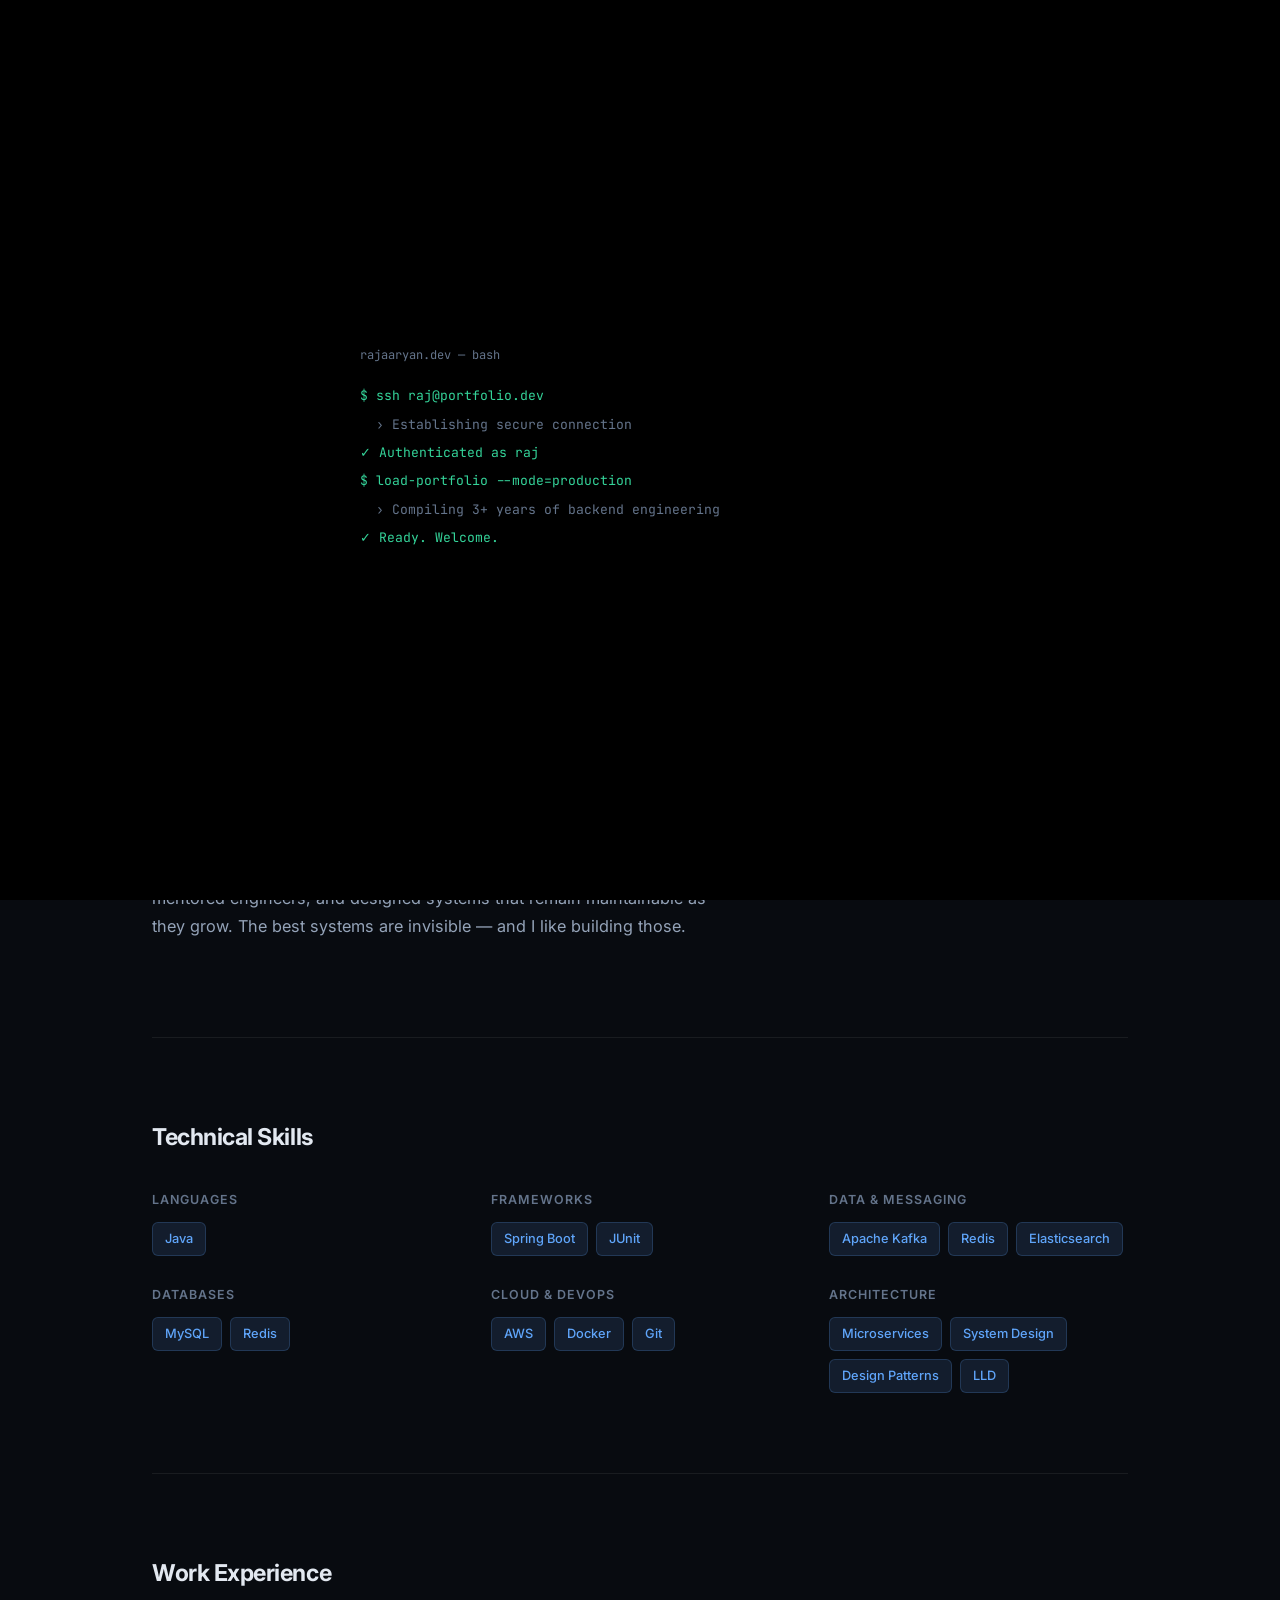
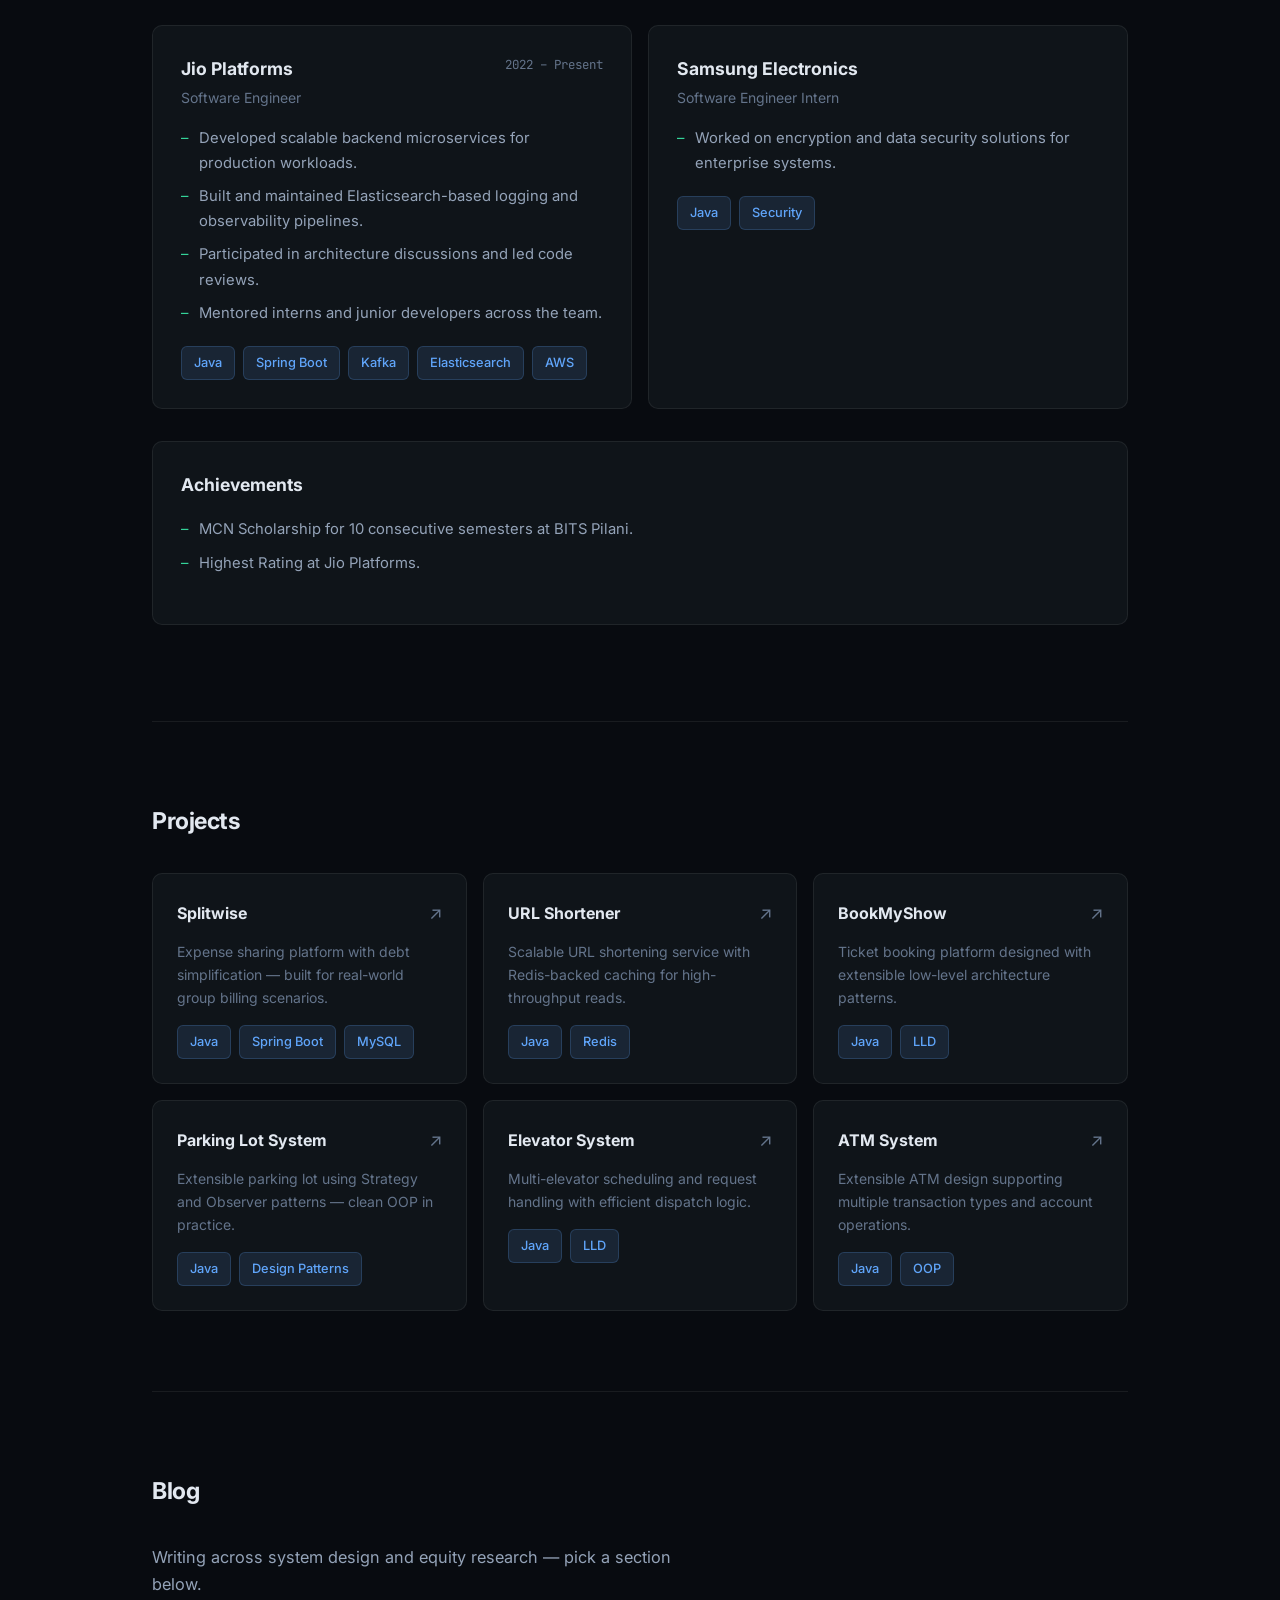
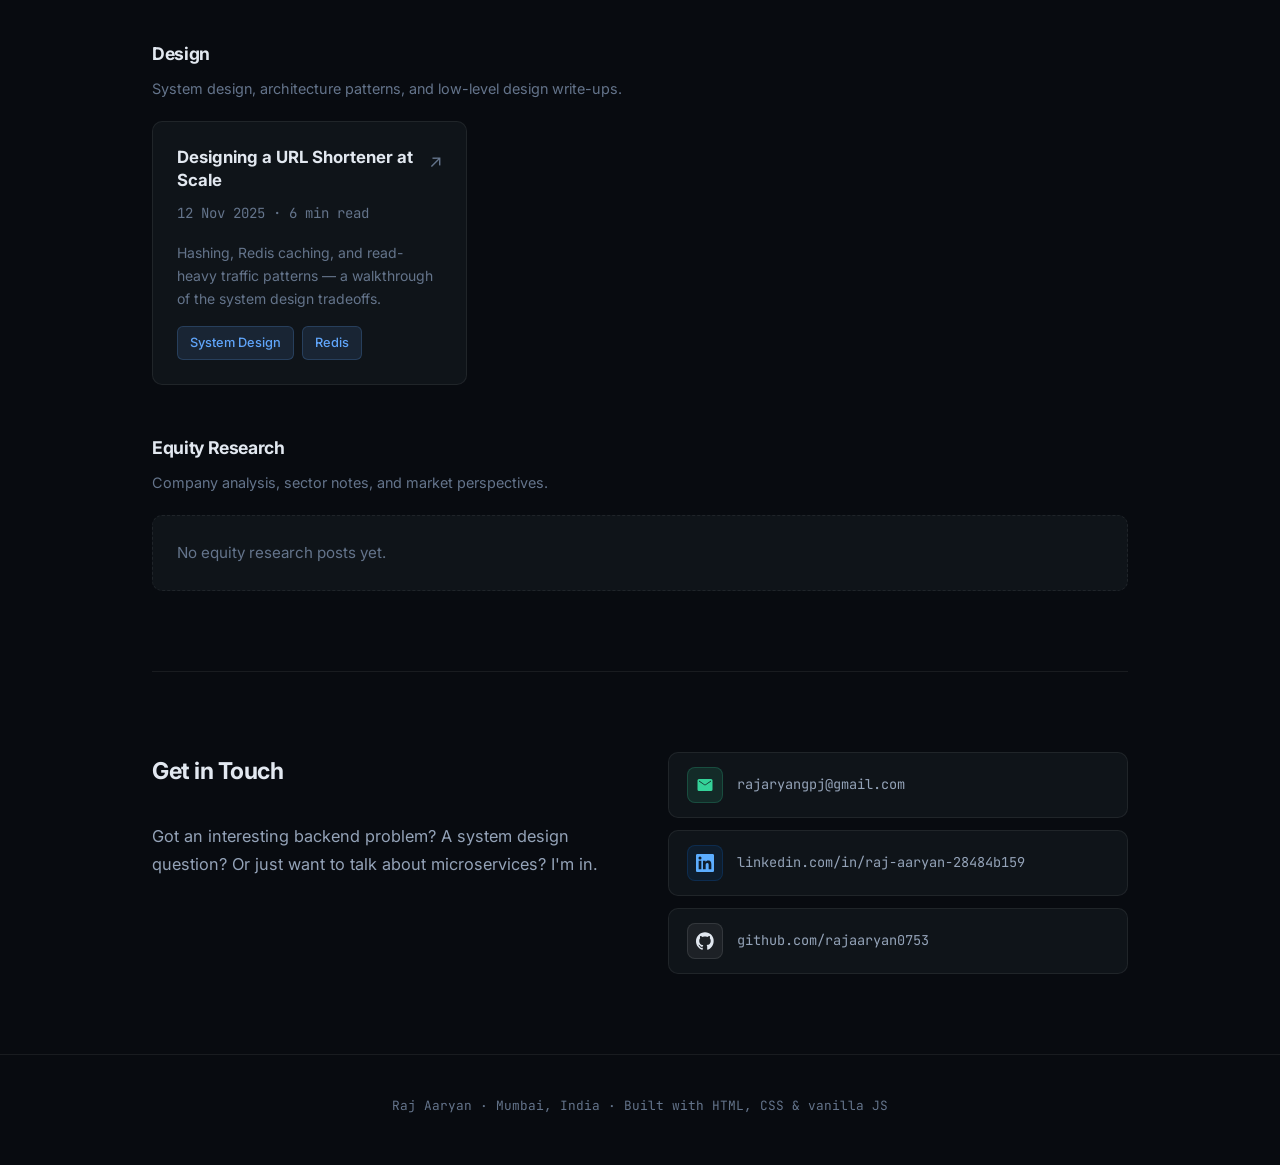
==== index.html @ 8c0559e5 "Update index.html" ====
<!DOCTYPE html>
<html lang="en" data-theme="dark">

<head>
    <meta charset="UTF-8">
    <meta name="viewport" content="width=device-width, initial-scale=1.0">
    <script>
        (function () {
            try {
                var t = localStorage.getItem('theme');
                if (t === 'light' || t === 'dark') {
                    document.documentElement.setAttribute('data-theme', t);
                }
            } catch (e) { /* ignore */ }
        })();
    </script>
    <meta name="description" content="Raj Aaryan — Software Engineer at Jio Platforms. Backend, distributed systems, and system design.">
    <title>Raj Aaryan – Software Engineer</title>
    <link rel="preconnect" href="https://fonts.googleapis.com">
    <link rel="preconnect" href="https://fonts.gstatic.com" crossorigin>
    <link href="https://fonts.googleapis.com/css2?family=Inter:wght@400;500;600;700&family=JetBrains+Mono:wght@400;500;600&display=swap" rel="stylesheet">
    <link rel="stylesheet" href="./style.css">
</head>

<body>

    <svg class="icon-sprite" xmlns="http://www.w3.org/2000/svg" aria-hidden="true">
        <symbol id="icon-email" viewBox="0 0 24 24">
            <path fill="currentColor" d="M20 4H4a2 2 0 0 0-2 2v12a2 2 0 0 0 2 2h16a2 2 0 0 0 2-2V6a2 2 0 0 0-2-2Zm0 3.2-8 5.6-8-5.6V6l8 5.6L20 6v1.2Z"/>
        </symbol>
        <symbol id="icon-linkedin" viewBox="0 0 24 24">
            <path fill="currentColor" d="M20.45 20.45h-3.55v-5.57c0-1.33-.03-3.04-1.85-3.04-1.85 0-2.14 1.45-2.14 2.94v5.67H9.35V9h3.41v1.56h.05c.48-.9 1.64-1.85 3.37-1.85 3.6 0 4.27 2.37 4.27 5.46v6.28ZM5.34 7.43a2.06 2.06 0 1 1 0-4.12 2.06 2.06 0 0 1 0 4.12ZM7.12 20.45H3.56V9h3.56v11.45ZM22.23 0H1.77C.79 0 0 .77 0 1.73v20.54C0 23.23.79 24 1.77 24h20.46c.98 0 1.77-.77 1.77-1.73V1.73C24 .77 23.2 0 22.23 0Z"/>
        </symbol>
        <symbol id="icon-github" viewBox="0 0 24 24">
            <path fill="currentColor" d="M12 .3C5.37.3 0 5.67 0 12.3c0 5.3 3.44 9.8 8.2 11.39.6.11.82-.26.82-.58 0-.28-.01-1.04-.02-2.04-3.34.73-4.04-1.61-4.04-1.61-.55-1.4-1.35-1.77-1.35-1.77-1.08-.74.08-.73.08-.73 1.2.08 1.84 1.24 1.84 1.24 1.07 1.83 2.81 1.3 3.49 1 .11-.78.42-1.31.76-1.6-2.66-.3-5.47-1.33-5.47-5.93 0-1.31.47-2.38 1.24-3.22-.12-.3-.54-1.52.12-3.18 0 0 1.01-.32 3.3 1.23.96-.27 1.98-.4 3-.4s2.04.13 3 .4c2.29-1.55 3.29-1.23 3.29-1.23.66 1.66.24 2.88.12 3.18.77.84 1.23 1.91 1.23 3.22 0 4.61-2.8 5.63-5.48 5.93.43.37.81 1.1.81 2.22 0 1.61-.01 2.9-.01 3.29 0 .32.22.69.83.57 4.36-1.42 7.8-5.92 7.8-11.56C24 5.67 18.63.3 12 .3Z"/>
        </symbol>
        <symbol id="icon-sun" viewBox="0 0 24 24">
            <path fill="currentColor" d="M12 18a6 6 0 1 1 0-12 6 6 0 0 1 0 12Zm0-16h2v3h-2V2Zm0 19h2v3h-2v-3ZM2 11h3v2H2v-2Zm19 0h3v2h-3v-2ZM4.22 4.22l2.12 2.12-1.41 1.41-2.12-2.12 1.41-1.41Zm13.24 13.24 2.12 2.12-1.41 1.41-2.12-2.12 1.41-1.41ZM19.78 4.22l-1.41 1.41-2.12-2.12 1.41-1.41 2.12 2.12ZM6.34 17.66l-1.41 1.41-2.12-2.12 1.41-1.41 2.12 2.12Z"/>
        </symbol>
        <symbol id="icon-moon" viewBox="0 0 24 24">
            <path fill="currentColor" d="M21 14.5A8.5 8.5 0 0 1 9.5 3 7 7 0 1 0 21 14.5Z"/>
        </symbol>
    </svg>

    <!-- Boot sequence -->
    <div id="boot-screen" class="boot-screen">
        <div class="boot-inner">
            <p class="boot-title">rajaaryan.dev — bash</p>
            <div class="boot-log" id="boot-log"></div>
        </div>
    </div>

    <nav class="nav">
        <div class="nav-inner">
            <a href="#" class="nav-brand">
                <span class="nav-initials">RA</span>
            </a>
            <div class="nav-links">
                <a href="#about">About</a>
                <a href="#skills">Skills</a>
                <a href="#experience">Experience</a>
                <a href="#projects">Projects</a>
                <a href="#blog">Blog</a>
                <a href="#contact">Contact</a>
            </div>
            <div class="nav-tools">
                <button type="button" id="theme-toggle" class="theme-toggle" aria-label="Switch to light mode" title="Light mode">
                    <svg class="theme-icon theme-icon--sun" width="18" height="18" aria-hidden="true"><use href="#icon-sun"/></svg>
                    <svg class="theme-icon theme-icon--moon" width="18" height="18" aria-hidden="true"><use href="#icon-moon"/></svg>
                </button>
                <button class="nav-toggle" aria-label="Open menu" aria-expanded="false">
                    <span></span><span></span><span></span>
                </button>
            </div>
        </div>
    </nav>

    <main>

        <section class="hero">
            <div class="hero-inner">
                <div class="hero-terminal">
                    <p class="cmd">$ whoami</p>
                     <h1>Raj Aaryan</h1>

<div class="role-container">
    <span id="rotating-text">Software Engineer @ Jio</span>
</div>

<p class="hero-tagline">
    I build backend systems that stay up when it matters —
    microservices, observability, and clean architecture at scale.
    Backend is where the real work happens.
</p>
                    <div class="hero-actions">
                        <a href="./resume.pdf" class="btn btn-primary" download>View Resume</a>
                        <a href="https://www.linkedin.com/in/raj-aaryan-28484b159/" target="_blank" rel="noopener noreferrer" class="btn btn-ghost btn-icon">
                            <svg class="icon" width="18" height="18" aria-hidden="true"><use href="#icon-linkedin"/></svg>
                            LinkedIn
                        </a>
                        <a href="https://github.com/rajaaryan0753" target="_blank" rel="noopener noreferrer" class="btn btn-ghost btn-icon">
                            <svg class="icon" width="18" height="18" aria-hidden="true"><use href="#icon-github"/></svg>
                            GitHub
                        </a>
                    </div>
                </div>
                <div class="hero-photo">
                    <img src="./profile.jpg" alt="Raj Aaryan" width="300" height="360">
                </div>
            </div>
            <a href="#about" class="scroll-hint" aria-label="Scroll down">
                <span class="scroll-hint-inner">
                    <span>scroll</span>
                    <svg width="16" height="16" viewBox="0 0 16 16" fill="none" aria-hidden="true">
                        <path d="M8 3v10M4 9l4 4 4-4" stroke="currentColor" stroke-width="1.5" stroke-linecap="round" stroke-linejoin="round"/>
                    </svg>
                </span>
            </a>
        </section>

        <section id="about" class="section">
            <h2 class="section-title">About Me</h2>
            <div class="about-text">
                <p>
                    3+ years building production backend systems at
                    <strong>Jio Platforms</strong> and <strong>Samsung Electronics</strong>.
                    My focus is the work most teams underestimate — distributed services,
                    observability pipelines, and infrastructure that has to work
                    <em>every single time</em>.
                </p>
                <p>
                    I've shipped scalable microservices, built Elasticsearch-based logging,
                    mentored engineers, and designed systems that remain maintainable as they grow.
                    The best systems are invisible — and I like building those.
                </p>
            </div>
            <div class="stats-row">
                <div class="stat">
                    <strong>3+</strong>
                    <span>Years Experience</span>
                </div>
                <div class="stat">
                    <strong>2</strong>
                    <span>Companies</span>
                </div>
                <div class="stat">
                    <strong>10+</strong>
                    <span>Projects Built</span>
                </div>
                <div class="stat">
                    <strong>BITS</strong>
                    <span>Pilani Graduate</span>
                </div>
            </div>
        </section>

        <section id="skills" class="section">
            <h2 class="section-title">Technical Skills</h2>
            <div class="skills-list">

                <div class="skill-group">
                    <h3>Languages</h3>
                    <div class="tags">
                        <span class="tag">Java</span>
                    </div>
                </div>

                <div class="skill-group">
                    <h3>Frameworks</h3>
                    <div class="tags">
                        <span class="tag">Spring Boot</span>
                        <span class="tag">JUnit</span>
                    </div>
                </div>

                <div class="skill-group">
                    <h3>Data &amp; Messaging</h3>
                    <div class="tags">
                        <span class="tag">Apache Kafka</span>
                        <span class="tag">Redis</span>
                        <span class="tag">Elasticsearch</span>
                    </div>
                </div>

                <div class="skill-group">
                    <h3>Databases</h3>
                    <div class="tags">
                        <span class="tag">MySQL</span>
                        <span class="tag">Redis</span>
                    </div>
                </div>

                <div class="skill-group">
                    <h3>Cloud &amp; DevOps</h3>
                    <div class="tags">
                        <span class="tag">AWS</span>
                        <span class="tag">Docker</span>
                        <span class="tag">Git</span>
                    </div>
                </div>

                <div class="skill-group">
                    <h3>Architecture</h3>
                    <div class="tags">
                        <span class="tag">Microservices</span>
                        <span class="tag">System Design</span>
                        <span class="tag">Design Patterns</span>
                        <span class="tag">LLD</span>
                    </div>
                </div>

            </div>
        </section>

        <section id="experience" class="section">
            <h2 class="section-title">Work Experience</h2>

            <article class="exp-card">
                <div class="exp-header">
                    <div>
                        <h3>Jio Platforms</h3>
                        <p class="exp-role">Software Engineer</p>
                    </div>
                    <span class="exp-date">2022 – Present</span>
                </div>
                <ul class="exp-bullets">
                    <li>Developed scalable backend microservices for production workloads.</li>
                    <li>Built and maintained Elasticsearch-based logging and observability pipelines.</li>
                    <li>Participated in architecture discussions and led code reviews.</li>
                    <li>Mentored interns and junior developers across the team.</li>
                </ul>
                <div class="tags">
                    <span class="tag">Java</span>
                    <span class="tag">Spring Boot</span>
                    <span class="tag">Kafka</span>
                    <span class="tag">Elasticsearch</span>
                    <span class="tag">AWS</span>
                </div>
            </article>

            <article class="exp-card">
                <div class="exp-header">
                    <div>
                        <h3>Samsung Electronics</h3>
                        <p class="exp-role">Software Engineer Intern</p>
                    </div>
                </div>
                <ul class="exp-bullets">
                    <li>Worked on encryption and data security solutions for enterprise systems.</li>
                </ul>
                <div class="tags">
                    <span class="tag">Java</span>
                    <span class="tag">Security</span>
                </div>
            </article>

            <article class="exp-card exp-card--compact">
                <div class="exp-header">
                    <div>
                        <h3>Achievements</h3>
                    </div>
                </div>
                <ul class="exp-bullets">
                    <li>MCN Scholarship for 10 consecutive semesters at BITS Pilani.</li>
                    <li>Highest Rating at Jio Platforms.</li>
                </ul>
            </article>
        </section>

        <section id="projects" class="section">
            <h2 class="section-title">Projects</h2>
            <div class="projects-grid">

                <article class="project-card">
                    <div class="project-top">
                        <h3>Splitwise</h3>
                        <span class="project-arrow" aria-hidden="true">↗</span>
                    </div>
                    <p>Expense sharing platform with debt simplification — built for real-world group billing scenarios.</p>
                    <div class="tags">
                        <span class="tag">Java</span>
                        <span class="tag">Spring Boot</span>
                        <span class="tag">MySQL</span>
                    </div>
                </article>

                <article class="project-card">
                    <div class="project-top">
                        <h3>URL Shortener</h3>
                        <span class="project-arrow" aria-hidden="true">↗</span>
                    </div>
                    <p>Scalable URL shortening service with Redis-backed caching for high-throughput reads.</p>
                    <div class="tags">
                        <span class="tag">Java</span>
                        <span class="tag">Redis</span>
                    </div>
                </article>

                <article class="project-card">
                    <div class="project-top">
                        <h3>BookMyShow</h3>
                        <span class="project-arrow" aria-hidden="true">↗</span>
                    </div>
                    <p>Ticket booking platform designed with extensible low-level architecture patterns.</p>
                    <div class="tags">
                        <span class="tag">Java</span>
                        <span class="tag">LLD</span>
                    </div>
                </article>

                <article class="project-card">
                    <div class="project-top">
                        <h3>Parking Lot System</h3>
                        <span class="project-arrow" aria-hidden="true">↗</span>
                    </div>
                    <p>Extensible parking lot using Strategy and Observer patterns — clean OOP in practice.</p>
                    <div class="tags">
                        <span class="tag">Java</span>
                        <span class="tag">Design Patterns</span>
                    </div>
                </article>

                <article class="project-card">
                    <div class="project-top">
                        <h3>Elevator System</h3>
                        <span class="project-arrow" aria-hidden="true">↗</span>
                    </div>
                    <p>Multi-elevator scheduling and request handling with efficient dispatch logic.</p>
                    <div class="tags">
                        <span class="tag">Java</span>
                        <span class="tag">LLD</span>
                    </div>
                </article>

                <article class="project-card">
                    <div class="project-top">
                        <h3>ATM System</h3>
                        <span class="project-arrow" aria-hidden="true">↗</span>
                    </div>
                    <p>Extensible ATM design supporting multiple transaction types and account operations.</p>
                    <div class="tags">
                        <span class="tag">Java</span>
                        <span class="tag">OOP</span>
                    </div>
                </article>

            </div>
        </section>

        <section id="blog" class="section">
            <h2 class="section-title">Blog</h2>
            <p class="blog-intro">
                Writing across system design and equity research — pick a section below.
            </p>
            <div id="blog-sections" class="blog-sections" aria-live="polite"></div>
        </section>

        <section id="contact" class="section">
            <h2 class="section-title">Get in Touch</h2>
            <p class="contact-intro">
                Got an interesting backend problem? A system design question?
                Or just want to talk about microservices? I'm in.
            </p>
            <div class="contact-links">
                <a href="mailto:rajaryangpj@gmail.com" class="contact-link">
                    <span class="contact-icon contact-icon--email" aria-hidden="true">
                        <svg class="icon" width="18" height="18"><use href="#icon-email"/></svg>
                    </span>
                    rajaryangpj@gmail.com
                </a>
                <a href="https://www.linkedin.com/in/raj-aaryan-28484b159/" target="_blank" rel="noopener noreferrer" class="contact-link">
                    <span class="contact-icon contact-icon--linkedin" aria-hidden="true">
                        <svg class="icon" width="18" height="18"><use href="#icon-linkedin"/></svg>
                    </span>
                    linkedin.com/in/raj-aaryan-28484b159
                </a>
                <a href="https://github.com/rajaaryan0753" target="_blank" rel="noopener noreferrer" class="contact-link">
                    <span class="contact-icon contact-icon--github" aria-hidden="true">
                        <svg class="icon" width="18" height="18"><use href="#icon-github"/></svg>
                    </span>
                    github.com/rajaaryan0753
                </a>
            </div>
        </section>

    </main>

    <footer>
        <p>Raj Aaryan · Mumbai, India · Built with HTML, CSS &amp; vanilla JS</p>
    </footer>

    <script src="./blogs.js"></script>
    <script src="./script.js"></script>

</body>

</html>
---- style.css ----
*,
*::before,
*::after {
    margin: 0;
    padding: 0;
    box-sizing: border-box;
}

:root,
[data-theme="dark"] {
    color-scheme: dark;
    --bg: #080b10;
    --surface: #0f1419;
    --surface-2: #151b24;
    --border: rgba(255, 255, 255, 0.07);
    --text: #e2e8f0;
    --muted: #64748b;
    --dim: #94a3b8;
    --green: #34d399;
    --green-dim: rgba(52, 211, 153, 0.15);
    --blue: #60a5fa;
    --blue-dim: rgba(96, 165, 250, 0.12);
    --nav-bg: rgba(8, 11, 16, 0.85);
    --nav-mobile-bg: rgba(8, 11, 16, 0.98);
    --boot-bg: #000;
    --glow-green: rgba(52, 211, 153, 0.05);
    --glow-blue: rgba(96, 165, 250, 0.05);
    --initials-border: rgba(52, 211, 153, 0.25);
    --btn-primary-fg: #052e1a;
    --btn-primary-hover: #2dd4a0;
    --ghost-hover-border: rgba(255, 255, 255, 0.18);
    --tag-border: rgba(96, 165, 250, 0.2);
    --card-hover-border: rgba(255, 255, 255, 0.12);
    --project-hover-border: rgba(52, 211, 153, 0.3);
    --contact-hover-border: rgba(52, 211, 153, 0.3);
    --accent-type: #3b82f6;
    --selection-fg: #052e1a;
    --linkedin-icon: #5cadff;
    --github-icon-fg: #e2e8f0;
    --github-icon-bg: rgba(255, 255, 255, 0.06);
    --github-icon-border: rgba(255, 255, 255, 0.1);
    --github-icon-fg-hover: #fff;
    --github-icon-bg-hover: rgba(255, 255, 255, 0.1);
    --github-icon-border-hover: rgba(255, 255, 255, 0.18);
    --mono: 'JetBrains Mono', 'Fira Code', monospace;
    --sans: 'Inter', -apple-system, BlinkMacSystemFont, 'Segoe UI', sans-serif;
    --max: 860px;
    --gutter: 24px;
    --radius: 10px;
}

[data-theme="light"] {
    color-scheme: light;
    --bg: #f4f7fb;
    --surface: #ffffff;
    --surface-2: #eef2f7;
    --border: rgba(15, 23, 42, 0.1);
    --text: #0f172a;
    --muted: #64748b;
    --dim: #475569;
    --green: #059669;
    --green-dim: rgba(5, 150, 105, 0.12);
    --blue: #2563eb;
    --blue-dim: rgba(37, 99, 235, 0.1);
    --nav-bg: rgba(244, 247, 251, 0.92);
    --nav-mobile-bg: rgba(244, 247, 251, 0.98);
    --boot-bg: #e8edf4;
    --glow-green: rgba(5, 150, 105, 0.08);
    --glow-blue: rgba(37, 99, 235, 0.08);
    --initials-border: rgba(5, 150, 105, 0.28);
    --btn-primary-fg: #ffffff;
    --btn-primary-hover: #047857;
    --ghost-hover-border: rgba(15, 23, 42, 0.2);
    --tag-border: rgba(37, 99, 235, 0.22);
    --card-hover-border: rgba(15, 23, 42, 0.14);
    --project-hover-border: rgba(5, 150, 105, 0.35);
    --contact-hover-border: rgba(5, 150, 105, 0.35);
    --accent-type: #2563eb;
    --selection-fg: #ffffff;
    --linkedin-icon: #0a66c2;
    --github-icon-fg: #0f172a;
    --github-icon-bg: rgba(15, 23, 42, 0.06);
    --github-icon-border: rgba(15, 23, 42, 0.1);
    --github-icon-fg-hover: #0f172a;
    --github-icon-bg-hover: rgba(15, 23, 42, 0.1);
    --github-icon-border-hover: rgba(15, 23, 42, 0.18);
}

@media (min-width: 1100px) {
    :root {
        --max: 1040px;
        --gutter: 32px;
    }
}

@media (min-width: 1400px) {
    :root {
        --max: 1200px;
        --gutter: 40px;
    }
}

html {
    scroll-behavior: smooth;
}

body {
    font-family: var(--sans);
    background: var(--bg);
    color: var(--text);
    line-height: 1.7;
    -webkit-font-smoothing: antialiased;
    overflow-x: hidden;
    transition: background-color 0.25s ease, color 0.25s ease;
}

body::before {
    content: '';
    position: fixed;
    inset: 0;
    z-index: -1;
    pointer-events: none;
    background:
        radial-gradient(ellipse 50% 70% at 0% 40%, var(--glow-green), transparent 55%),
        radial-gradient(ellipse 50% 70% at 100% 60%, var(--glow-blue), transparent 55%);
    transition: opacity 0.25s ease;
}

body.booting {
    overflow: hidden;
}

a {
    color: var(--blue);
    text-decoration: none;
}

img {
    max-width: 100%;
    display: block;
}

/* ── Boot screen ── */

.boot-screen {
    position: fixed;
    inset: 0;
    z-index: 9999;
    background: var(--boot-bg);
    display: flex;
    align-items: center;
    justify-content: center;
    transition: opacity 0.5s ease, visibility 0.5s ease;
}

.boot-screen.hidden {
    opacity: 0;
    visibility: hidden;
    pointer-events: none;
}

.boot-inner {
    width: min(560px, 90vw);
    font-family: var(--mono);
    font-size: 0.82rem;
}

.boot-title {
    color: var(--muted);
    margin-bottom: 20px;
    font-size: 0.75rem;
}

.boot-log p {
    margin-bottom: 6px;
    color: var(--dim);
    opacity: 0;
    animation: fadeIn 0.3s ease forwards;
}

.boot-log .cmd-line {
    color: var(--green);
}

.boot-log .info-line {
    color: var(--muted);
    padding-left: 16px;
}

.boot-log .ok-line {
    color: var(--green);
}

@keyframes fadeIn {
    to { opacity: 1; }
}

/* ── Nav ── */

.nav {
    position: fixed;
    top: 0;
    left: 0;
    right: 0;
    z-index: 100;
    background: var(--nav-bg);
    backdrop-filter: blur(12px);
    -webkit-backdrop-filter: blur(12px);
    border-bottom: 1px solid var(--border);
    transition: background-color 0.25s ease, border-color 0.25s ease;
}

.nav-inner {
    max-width: calc(var(--max) + var(--gutter) * 2);
    margin: 0 auto;
    padding: 0 var(--gutter);
    height: 56px;
    display: flex;
    align-items: center;
    justify-content: space-between;
}

.nav-brand {
    display: flex;
    align-items: center;
}

.nav-initials {
    display: flex;
    align-items: center;
    justify-content: center;
    width: 36px;
    height: 36px;
    border-radius: 8px;
    background: var(--green-dim);
    border: 1px solid var(--initials-border);
    color: var(--green);
    font-family: var(--mono);
    font-size: 0.75rem;
    font-weight: 600;
}

.nav-tools {
    display: flex;
    align-items: center;
    gap: 8px;
    flex-shrink: 0;
}

.theme-toggle {
    display: flex;
    align-items: center;
    justify-content: center;
    width: 36px;
    height: 36px;
    padding: 0;
    border: 1px solid var(--border);
    border-radius: 8px;
    background: var(--surface);
    color: var(--dim);
    cursor: pointer;
    transition: color 0.2s, border-color 0.2s, background 0.2s;
}

.theme-toggle:hover {
    color: var(--text);
    border-color: var(--ghost-hover-border);
}

.theme-icon {
    display: block;
}

.theme-icon--moon {
    display: none;
}

[data-theme="light"] .theme-icon--sun {
    display: none;
}

[data-theme="light"] .theme-icon--moon {
    display: block;
}

.nav-links a.is-active {
    color: var(--text);
}

.nav-links {
    display: flex;
    gap: 32px;
}

.nav-links a {
    color: var(--muted);
    font-size: 0.85rem;
    font-weight: 500;
    transition: color 0.2s;
}

.nav-links a:hover {
    color: var(--text);
}

.nav-toggle {
    display: none;
    flex-direction: column;
    gap: 5px;
    background: none;
    border: none;
    cursor: pointer;
    padding: 4px;
}

.nav-toggle span {
    display: block;
    width: 20px;
    height: 2px;
    background: var(--text);
    border-radius: 2px;
}

/* ── Layout ── */

main {
    max-width: var(--max);
    margin: 0 auto;
    padding: 0 var(--gutter);
}

.section {
    padding: 80px 0;
    border-top: 1px solid var(--border);
}

.section-title {
    font-size: 1.35rem;
    font-weight: 700;
    letter-spacing: -0.02em;
    margin-bottom: 32px;
}

/* ── Hero ── */

.hero {
    min-height: 100vh;
    display: flex;
    flex-direction: column;
    justify-content: center;
    padding: 100px 0 60px;
    position: relative;
}

.hero-inner {
    display: flex;
    align-items: center;
    gap: 56px;
}

.hero-terminal {
    flex: 1;
    min-width: 0;
}

.cmd {
    font-family: var(--mono);
    font-size: 0.9rem;
    color: var(--green);
    margin-bottom: 16px;
}

.hero h1 {
    font-size: clamp(2.5rem, 6vw, 3.75rem);
    font-weight: 800;
    letter-spacing: -0.04em;
    line-height: 1.05;
    margin-bottom: 24px;
}

.cursor {
    color: var(--green);
    animation: blink 1s step-end infinite;
    font-weight: 400;
}

@keyframes blink {
    50% { opacity: 0; }
}

.hero-tagline {
    color: var(--dim);
    font-size: 1.05rem;
    max-width: 480px;
    margin-bottom: 32px;
    line-height: 1.75;
}

.hero-actions {
    display: flex;
    flex-wrap: wrap;
    gap: 12px;
}

.hero-photo {
    flex-shrink: 0;
}

.hero-photo img {
    width: 260px;
    height: 320px;
    object-fit: cover;
    object-position: center 15%;
    border-radius: var(--radius);
    border: 1px solid var(--border);
    filter: grayscale(15%);
    transition: filter 0.3s, transform 0.3s;
}

.hero-photo img:hover {
    filter: grayscale(0%);
    transform: translateY(-4px);
}

.scroll-hint {
    position: absolute;
    bottom: 32px;
    left: 50%;
    transform: translateX(-50%);
    display: flex;
    flex-direction: column;
    align-items: center;
    gap: 6px;
    color: var(--muted);
    font-family: var(--mono);
    font-size: 0.7rem;
    letter-spacing: 0.1em;
    text-transform: uppercase;
    animation: bob 2s ease-in-out infinite;
}

.scroll-hint:hover {
    color: var(--dim);
}

@keyframes bob {
    0%, 100% { transform: translateX(-50%) translateY(0); }
    50% { transform: translateX(-50%) translateY(6px); }
}

/* ── Buttons ── */

.icon-sprite {
    position: absolute;
    width: 0;
    height: 0;
    overflow: hidden;
}

.icon {
    display: block;
    flex-shrink: 0;
}

.btn-icon {
    display: inline-flex;
    align-items: center;
    gap: 8px;
}

.btn {
    display: inline-block;
    padding: 11px 22px;
    border-radius: 8px;
    font-size: 0.875rem;
    font-weight: 600;
    transition: background 0.2s, border-color 0.2s, transform 0.2s;
}

.btn:hover {
    transform: translateY(-1px);
}

.btn-primary {
    background: var(--green);
    color: var(--btn-primary-fg);
}

.btn-primary:hover {
    background: var(--btn-primary-hover);
    color: var(--btn-primary-fg);
}

.btn-ghost {
    background: transparent;
    color: var(--text);
    border: 1px solid var(--border);
}

.btn-ghost:hover {
    border-color: var(--ghost-hover-border);
    color: var(--text);
}

/* ── About ── */

.about-text {
    margin-bottom: 40px;
}

.about-text p {
    color: var(--dim);
    margin-bottom: 16px;
    font-size: 1.02rem;
}

.about-text strong {
    color: var(--text);
    font-weight: 600;
}

.about-text em {
    color: var(--text);
    font-style: italic;
}

.stats-row {
    display: grid;
    grid-template-columns: repeat(4, 1fr);
    gap: 16px;
}

.stat {
    background: var(--surface);
    border: 1px solid var(--border);
    border-radius: var(--radius);
    padding: 24px 16px;
    text-align: center;
}

.stat strong {
    display: block;
    font-size: 1.6rem;
    font-weight: 800;
    letter-spacing: -0.03em;
    color: var(--green);
    margin-bottom: 6px;
}

.stat span {
    font-size: 0.78rem;
    color: var(--muted);
    line-height: 1.4;
}

/* ── Skills ── */

.skills-list {
    display: flex;
    flex-direction: column;
    gap: 28px;
}

.skill-group h3 {
    font-size: 0.78rem;
    font-weight: 600;
    text-transform: uppercase;
    letter-spacing: 0.08em;
    color: var(--muted);
    margin-bottom: 12px;
}

.tags {
    display: flex;
    flex-wrap: wrap;
    gap: 8px;
}

.tag {
    display: inline-block;
    padding: 5px 12px;
    background: var(--blue-dim);
    border: 1px solid var(--tag-border);
    border-radius: 6px;
    font-size: 0.8rem;
    color: var(--blue);
    font-weight: 500;
}

/* ── Experience ── */

.exp-card {
    background: var(--surface);
    border: 1px solid var(--border);
    border-radius: var(--radius);
    padding: 28px;
    margin-bottom: 16px;
    transition: border-color 0.2s;
}

.exp-card:hover {
    border-color: var(--card-hover-border);
}

.exp-header {
    display: flex;
    justify-content: space-between;
    align-items: flex-start;
    gap: 16px;
    margin-bottom: 16px;
}

.exp-header h3 {
    font-size: 1.1rem;
    font-weight: 700;
    margin-bottom: 2px;
}

.exp-role {
    color: var(--muted);
    font-size: 0.875rem;
}

.exp-date {
    font-family: var(--mono);
    font-size: 0.78rem;
    color: var(--muted);
    white-space: nowrap;
    flex-shrink: 0;
}

.exp-bullets {
    list-style: none;
    margin-bottom: 20px;
}

.exp-bullets li {
    position: relative;
    padding-left: 18px;
    color: var(--dim);
    font-size: 0.925rem;
    margin-bottom: 8px;
}

.exp-bullets li::before {
    content: '–';
    position: absolute;
    left: 0;
    color: var(--green);
}

.exp-card .tags {
    margin-top: 4px;
}

/* ── Projects ── */

.projects-grid {
    display: grid;
    grid-template-columns: repeat(auto-fill, minmax(260px, 1fr));
    gap: 16px;
}

.project-card {
    background: var(--surface);
    border: 1px solid var(--border);
    border-radius: var(--radius);
    padding: 24px;
    transition: border-color 0.2s, transform 0.2s;
    cursor: default;
}

.project-card:hover {
    border-color: var(--project-hover-border);
    transform: translateY(-3px);
}

.project-top {
    display: flex;
    justify-content: space-between;
    align-items: center;
    margin-bottom: 12px;
}

.project-top h3 {
    font-size: 1rem;
    font-weight: 700;
}

.project-arrow {
    color: var(--muted);
    font-size: 1.1rem;
    transition: color 0.2s, transform 0.2s;
}

.project-card:hover .project-arrow {
    color: var(--green);
    transform: translate(2px, -2px);
}

.project-card p {
    color: var(--muted);
    font-size: 0.875rem;
    margin-bottom: 16px;
    line-height: 1.65;
}
.role-container{
    margin: 12px 0 24px;
}

#rotating-text {
    color: var(--accent-type);
    font-family: 'JetBrains Mono', monospace;
    font-size: 1.7rem;
    font-weight: 500;
}

#rotating-text::after {
    content: '|';
    animation: blink 1s infinite;
}

@keyframes blink {
    50% {
        opacity: 0;
    }
}

#rotating-text.fade{
    opacity: 0;
    transform: translateY(-10px);
}

/* ── Blog ── */

.blog-intro {
    color: var(--dim);
    font-size: 1.02rem;
    margin-bottom: 40px;
    max-width: 560px;
}

.blog-sections {
    display: flex;
    flex-direction: column;
    gap: 48px;
}

.blog-category-title {
    font-size: 1.1rem;
    font-weight: 700;
    letter-spacing: -0.02em;
    margin-bottom: 8px;
}

.blog-category-desc {
    color: var(--muted);
    font-size: 0.9rem;
    margin-bottom: 20px;
    max-width: 520px;
}

.blog-grid {
    display: grid;
    grid-template-columns: repeat(auto-fill, minmax(280px, 1fr));
    gap: 16px;
}

.blog-card {
    display: flex;
    flex-direction: column;
    background: var(--surface);
    border: 1px solid var(--border);
    border-radius: var(--radius);
    padding: 24px;
    color: inherit;
    transition: border-color 0.2s, transform 0.2s;
    height: 100%;
}

.blog-card:hover {
    border-color: var(--project-hover-border);
    transform: translateY(-3px);
    color: inherit;
}

.blog-card-top {
    display: flex;
    justify-content: space-between;
    align-items: flex-start;
    gap: 12px;
    margin-bottom: 10px;
}

.blog-card-top h3 {
    font-size: 1.05rem;
    font-weight: 700;
    line-height: 1.35;
}

.blog-meta {
    font-family: var(--mono);
    font-size: 0.72rem;
    color: var(--muted);
    margin-bottom: 12px;
}

.blog-card p {
    color: var(--muted);
    font-size: 0.875rem;
    line-height: 1.65;
    margin-bottom: 16px;
    flex: 1;
}

.blog-card .tags {
    margin-top: auto;
}

.blog-arrow {
    color: var(--muted);
    font-size: 1.1rem;
    flex-shrink: 0;
    transition: color 0.2s, transform 0.2s;
}

.blog-card:hover .blog-arrow {
    color: var(--green);
    transform: translate(2px, -2px);
}

.blog-empty {
    color: var(--muted);
    font-size: 0.95rem;
    padding: 24px;
    background: var(--surface);
    border: 1px dashed var(--border);
    border-radius: var(--radius);
}

.blog-empty--inline {
    grid-column: 1 / -1;
}

/* ── Blog post page ── */

.post-page {
    max-width: 720px;
    padding: 96px var(--gutter) 80px;
}

.post-back {
    display: inline-block;
    font-family: var(--mono);
    font-size: 0.85rem;
    color: var(--muted);
    margin-bottom: 32px;
    transition: color 0.2s;
}

.post-back:hover {
    color: var(--green);
}

.post-header {
    margin-bottom: 32px;
}

.post-meta {
    font-family: var(--mono);
    font-size: 0.78rem;
    color: var(--muted);
    margin-bottom: 12px;
}

.post-header h1 {
    font-size: clamp(1.75rem, 4vw, 2.35rem);
    font-weight: 800;
    letter-spacing: -0.03em;
    line-height: 1.15;
    margin-bottom: 16px;
}

.post-body {
    color: var(--dim);
    font-size: 1.02rem;
}

.post-body h2 {
    color: var(--text);
    font-size: 1.2rem;
    font-weight: 700;
    margin: 32px 0 12px;
}

.post-body p {
    margin-bottom: 16px;
}

.post-body ul {
    margin: 0 0 16px 1.25rem;
}

.post-body li {
    margin-bottom: 8px;
}

.post-body code {
    font-family: var(--mono);
    font-size: 0.88em;
    background: var(--surface-2);
    padding: 2px 6px;
    border-radius: 4px;
    color: var(--green);
}

/* ── Contact ── */

.contact-intro {
    color: var(--dim);
    font-size: 1.02rem;
    margin-bottom: 28px;
    max-width: 520px;
}

.contact-links {
    display: flex;
    flex-direction: column;
    gap: 12px;
}

.contact-link {
    display: flex;
    align-items: center;
    gap: 14px;
    padding: 14px 18px;
    background: var(--surface);
    border: 1px solid var(--border);
    border-radius: var(--radius);
    color: var(--dim);
    font-family: var(--mono);
    font-size: 0.85rem;
    transition: border-color 0.2s, color 0.2s;
}

.contact-link:hover {
    border-color: var(--contact-hover-border);
    color: var(--text);
}

.contact-icon {
    display: flex;
    align-items: center;
    justify-content: center;
    width: 36px;
    height: 36px;
    border-radius: 8px;
    border: 1px solid transparent;
    flex-shrink: 0;
    transition: background 0.2s, border-color 0.2s, color 0.2s;
}

.contact-icon--email {
    background: rgba(52, 211, 153, 0.12);
    border-color: rgba(52, 211, 153, 0.2);
    color: var(--green);
}

.contact-icon--linkedin {
    background: rgba(10, 102, 194, 0.12);
    border-color: rgba(10, 102, 194, 0.22);
    color: var(--linkedin-icon);
}

.contact-icon--github {
    background: var(--github-icon-bg);
    border-color: var(--github-icon-border);
    color: var(--github-icon-fg);
}

.contact-link:hover .contact-icon--email {
    background: rgba(52, 211, 153, 0.2);
    color: #4ade80;
}

.contact-link:hover .contact-icon--linkedin {
    background: rgba(10, 102, 194, 0.22);
    color: #7cbcff;
}

.contact-link:hover .contact-icon--github {
    background: var(--github-icon-bg-hover);
    border-color: var(--github-icon-border-hover);
    color: var(--github-icon-fg-hover);
}

/* ── Footer ── */

footer {
    text-align: center;
    padding: 40px 24px 48px;
    color: var(--muted);
    font-size: 0.8rem;
    font-family: var(--mono);
    border-top: 1px solid var(--border);
}

/* ── Large screens ── */

@media (min-width: 1024px) {

    .hero {
        min-height: auto;
        padding: 110px 0 72px;
    }

    .hero-inner {
        gap: 64px;
    }

    .hero-tagline {
        max-width: none;
        font-size: 1.1rem;
    }

    .hero-photo img {
        width: 300px;
        height: 380px;
    }

    #about.section {
        display: grid;
        grid-template-columns: 1fr minmax(280px, 360px);
        gap: 24px 48px;
        align-items: start;
    }

    #about .section-title {
        grid-column: 1 / -1;
        margin-bottom: 8px;
    }

    .about-text {
        margin-bottom: 0;
    }

    .stats-row {
        gap: 12px;
    }

    .stat {
        padding: 20px 12px;
    }

    .skills-list {
        display: grid;
        grid-template-columns: repeat(2, 1fr);
        gap: 28px 40px;
    }

    #experience.section {
        display: grid;
        grid-template-columns: repeat(2, 1fr);
        gap: 16px;
    }

    #experience .section-title {
        grid-column: 1 / -1;
        margin-bottom: 16px;
    }

    .exp-card--compact {
        grid-column: 1 / -1;
    }

    .projects-grid,
    .blog-grid {
        grid-template-columns: repeat(3, 1fr);
    }

    #contact.section {
        display: grid;
        grid-template-columns: 1fr 1fr;
        gap: 20px 56px;
        align-items: start;
    }

    #contact .section-title {
        grid-column: 1;
        margin-bottom: 12px;
    }

    .contact-intro {
        grid-column: 1;
        max-width: none;
        margin-bottom: 0;
    }

    .contact-links {
        grid-column: 2;
        grid-row: 1 / span 3;
        align-self: center;
    }
}

@media (min-width: 1280px) {

    .skills-list {
        grid-template-columns: repeat(3, 1fr);
    }

    .section-title {
        font-size: 1.45rem;
    }

    .hero h1 {
        font-size: 4rem;
    }

    #rotating-text {
        font-size: 1.85rem;
    }
}

/* ── Mobile ── */

@media (max-width: 768px) {

    .nav-toggle {
        display: flex;
    }

    .nav-links {
        display: none;
        position: absolute;
        top: 56px;
        left: 0;
        right: 0;
        flex-direction: column;
        gap: 0;
        background: var(--nav-mobile-bg);
        border-bottom: 1px solid var(--border);
        padding: 8px 0 16px;
    }

    .nav-links.open {
        display: flex;
    }

    .nav-links a {
        padding: 12px 24px;
    }

    .hero-inner {
        flex-direction: column-reverse;
        text-align: center;
        gap: 40px;
    }

    .hero-tagline {
        margin-left: auto;
        margin-right: auto;
    }

    .hero-actions {
        justify-content: center;
    }

    .hero-photo img {
        width: 200px;
        height: 250px;
    }

    .stats-row {
        grid-template-columns: repeat(2, 1fr);
    }

    .exp-header {
        flex-direction: column;
        gap: 4px;
    }

    .section {
        padding: 60px 0;
    }

    .scroll-hint {
        display: none;
    }
}

.stat,
.exp-card,
.project-card,
.contact-link,
.tag {
    transition: background-color 0.25s ease, border-color 0.25s ease, color 0.25s ease;
}

::selection {
    background: var(--green);
    color: var(--selection-fg);
}
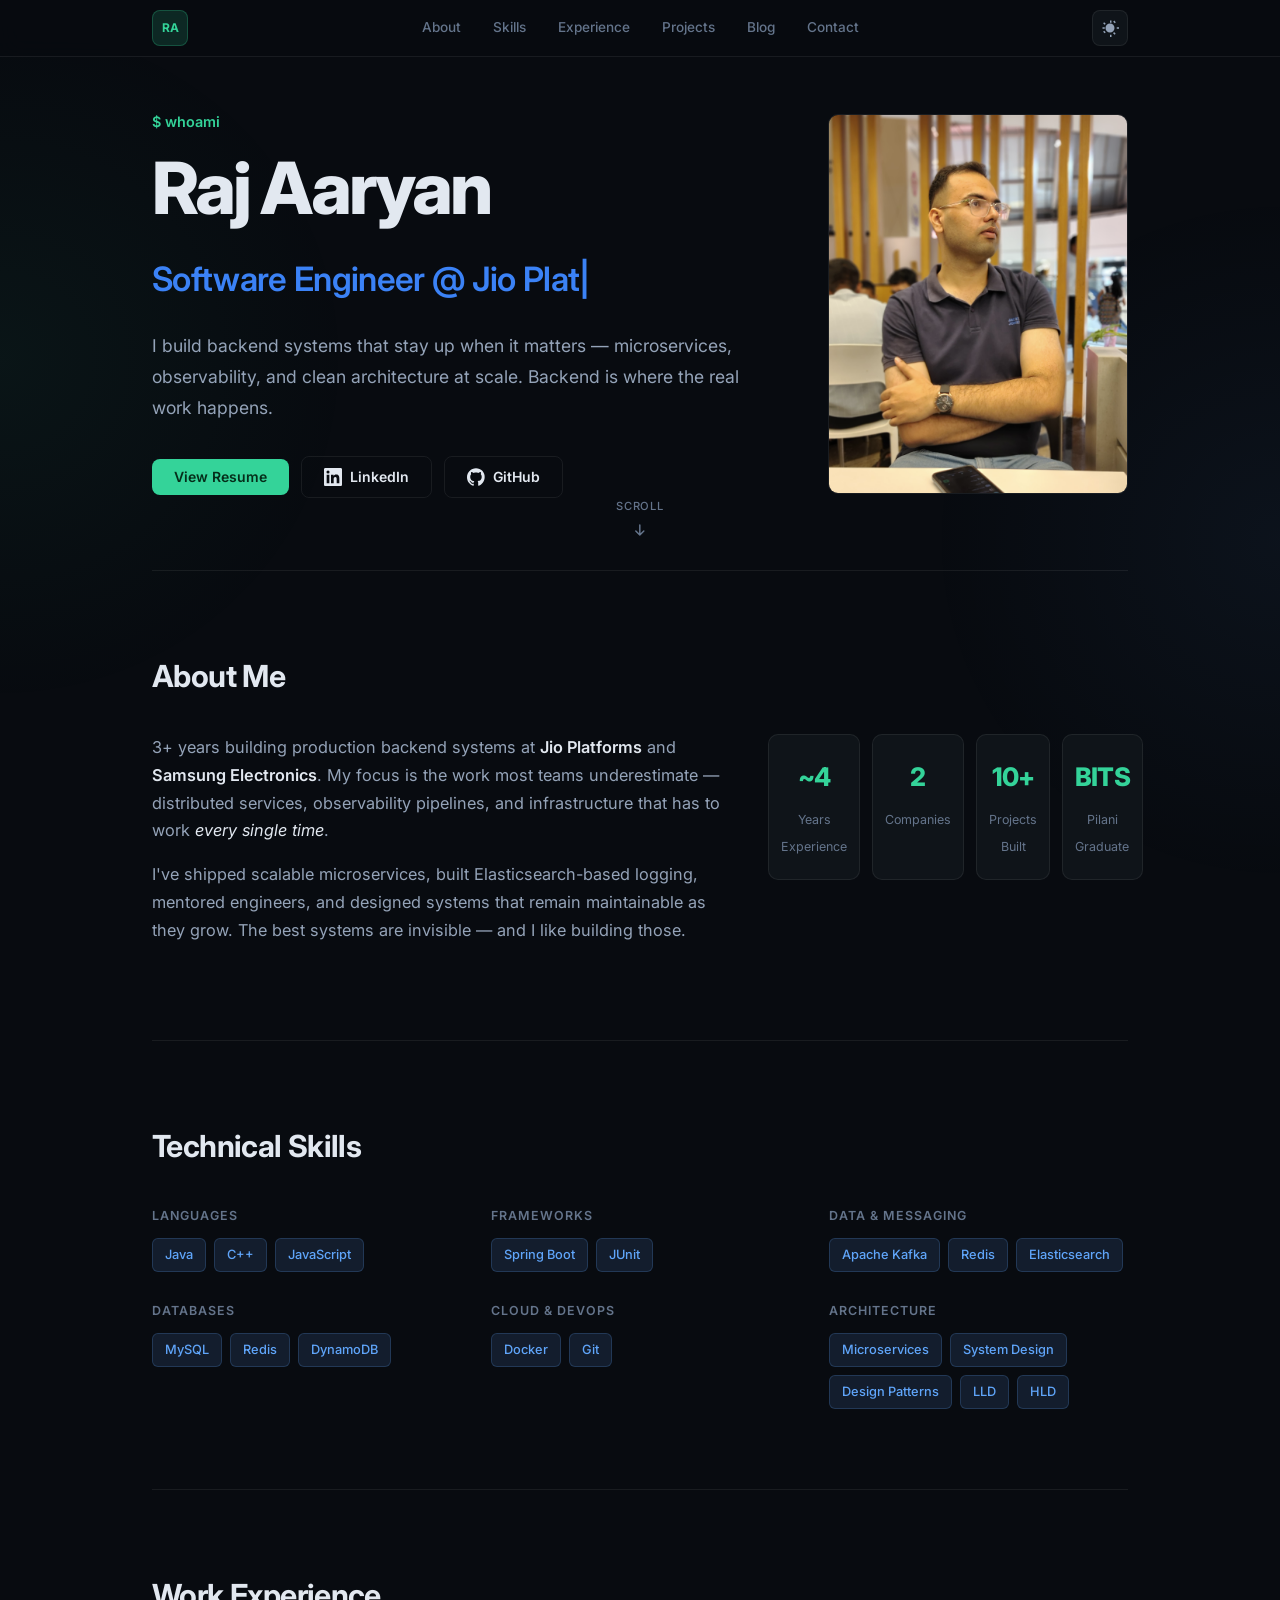
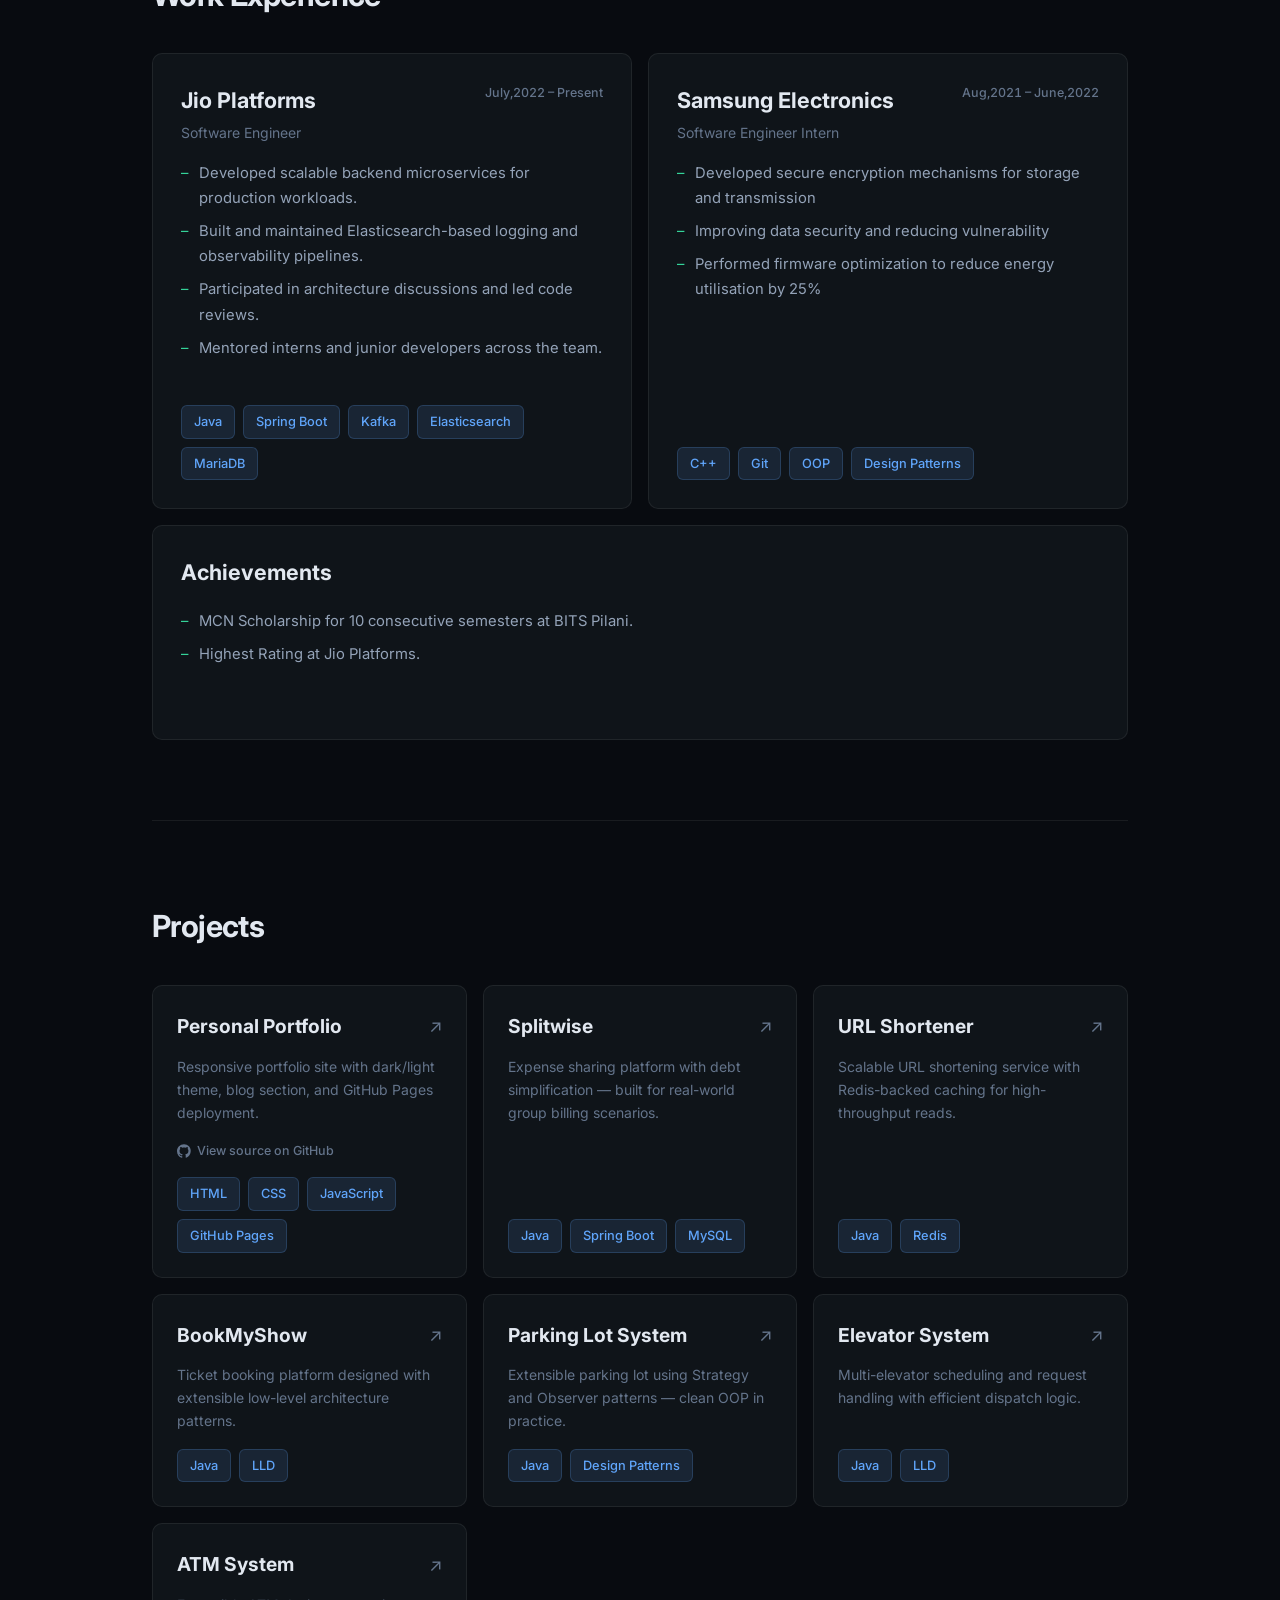
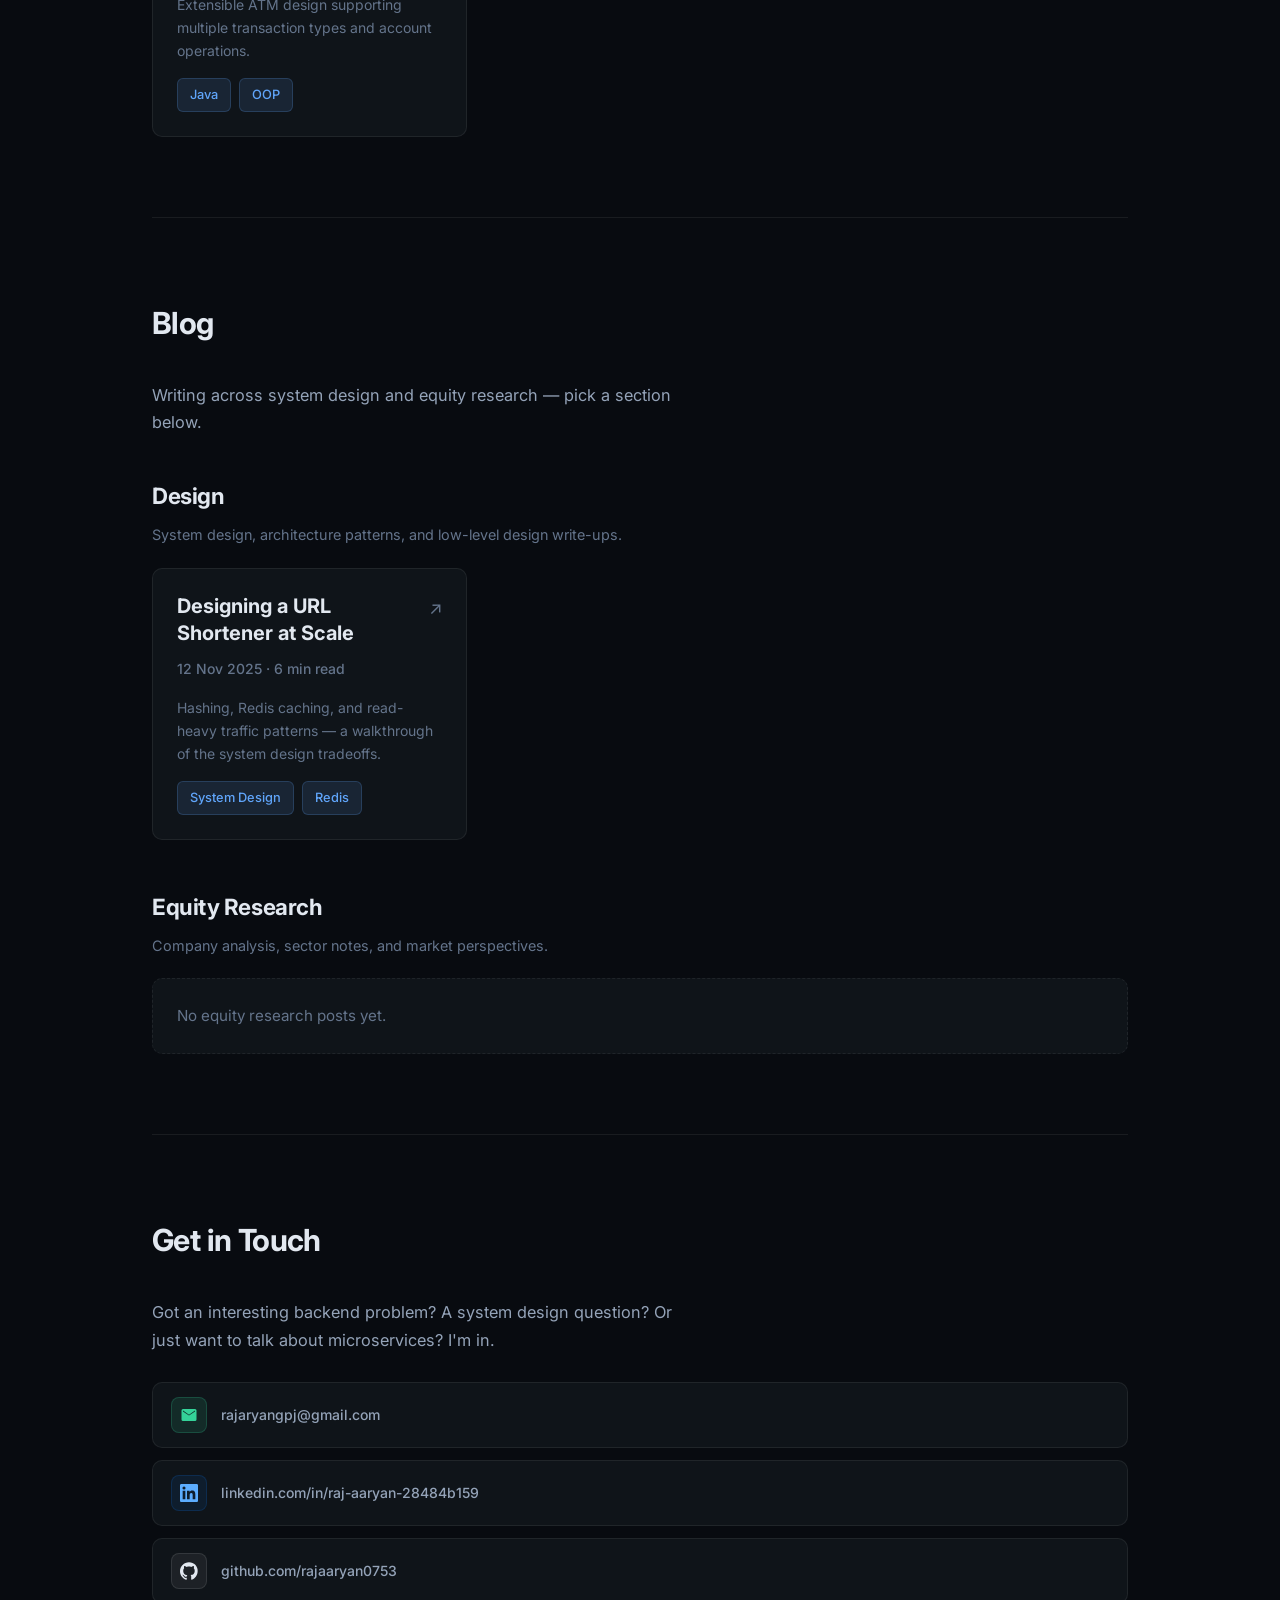
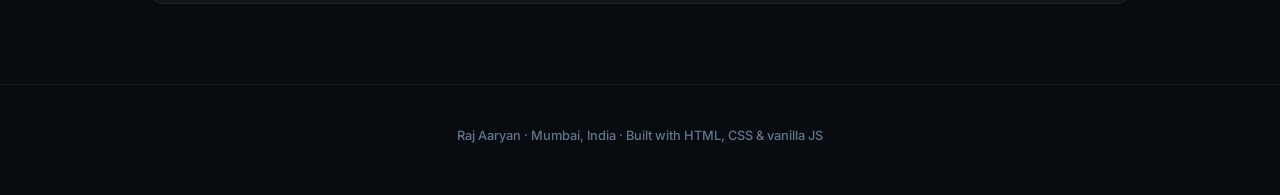
==== commit 1ec05308: "Update index.html" ====
--- a/index.html
+++ b/index.html
@@ -136,7 +136,7 @@
             </div>
             <div class="stats-row">
                 <div class="stat">
-                    <strong>3+</strong>
+                    <strong>~4</strong>
                     <span>Years Experience</span>
                 </div>
                 <div class="stat">
@@ -162,6 +162,8 @@
                     <h3>Languages</h3>
                     <div class="tags">
                         <span class="tag">Java</span>
+                        <span class="tag">C++</span>
+                        <span class="tag">JavaScript</span>
                     </div>
                 </div>
 
@@ -187,13 +189,13 @@
                     <div class="tags">
                         <span class="tag">MySQL</span>
                         <span class="tag">Redis</span>
+                        <span class="tag">DynamoDB</span>
                     </div>
                 </div>
 
                 <div class="skill-group">
                     <h3>Cloud &amp; DevOps</h3>
                     <div class="tags">
-                        <span class="tag">AWS</span>
                         <span class="tag">Docker</span>
                         <span class="tag">Git</span>
                     </div>
@@ -206,6 +208,7 @@
                         <span class="tag">System Design</span>
                         <span class="tag">Design Patterns</span>
                         <span class="tag">LLD</span>
+                        <span class="tag">HLD</span>
                     </div>
                 </div>
 
@@ -221,7 +224,7 @@
                         <h3>Jio Platforms</h3>
                         <p class="exp-role">Software Engineer</p>
                     </div>
-                    <span class="exp-date">2022 – Present</span>
+                    <span class="exp-date">July,2022 – Present</span>
                 </div>
                 <ul class="exp-bullets">
                     <li>Developed scalable backend microservices for production workloads.</li>
@@ -234,7 +237,7 @@
                     <span class="tag">Spring Boot</span>
                     <span class="tag">Kafka</span>
                     <span class="tag">Elasticsearch</span>
-                    <span class="tag">AWS</span>
+                    <span class="tag">MariaDB</span>
                 </div>
             </article>
 
@@ -244,13 +247,18 @@
                         <h3>Samsung Electronics</h3>
                         <p class="exp-role">Software Engineer Intern</p>
                     </div>
+                    <span class="exp-date">Aug,2021 – June,2022</span>
                 </div>
                 <ul class="exp-bullets">
-                    <li>Worked on encryption and data security solutions for enterprise systems.</li>
+                    <li>Developed secure encryption mechanisms for storage and transmission</li>
+                    <li>Improving data security and reducing vulnerability </li>
+                    <li>Performed firmware optimization to reduce energy utilisation by 25%</li>
                 </ul>
                 <div class="tags">
-                    <span class="tag">Java</span>
-                    <span class="tag">Security</span>
+                    <span class="tag">C++</span>
+                    <span class="tag">Git</span>
+                    <span class="tag">OOP</span>
+                    <span class="tag">Design Patterns</span>
                 </div>
             </article>
 
@@ -270,6 +278,26 @@
         <section id="projects" class="section">
             <h2 class="section-title">Projects</h2>
             <div class="projects-grid">
+
+                <article class="project-card project-card--linked">
+                    <a href="https://rajaaryan0753.github.io/" target="_blank" rel="noopener noreferrer" class="project-card-link">
+                        <div class="project-top">
+                            <h3>Personal Portfolio</h3>
+                            <span class="project-arrow" aria-hidden="true">↗</span>
+                        </div>
+                        <p>Responsive portfolio site with dark/light theme, blog section, and GitHub Pages deployment.</p>
+                    </a>
+                    <a href="https://github.com/rajaaryan0753/rajaaryan0753.github.io" target="_blank" rel="noopener noreferrer" class="project-repo-link">
+                        <svg class="icon" width="14" height="14" aria-hidden="true"><use href="#icon-github"/></svg>
+                        View source on GitHub
+                    </a>
+                    <div class="tags">
+                        <span class="tag">HTML</span>
+                        <span class="tag">CSS</span>
+                        <span class="tag">JavaScript</span>
+                        <span class="tag">GitHub Pages</span>
+                    </div>
+                </article>
 
                 <article class="project-card">
                     <div class="project-top">
--- a/style.css
+++ b/style.css
@@ -102,16 +102,24 @@
 
 html {
     scroll-behavior: smooth;
+    font-family: var(--sans);
 }
 
 body {
-    font-family: var(--sans);
+    font-family: inherit;
     background: var(--bg);
     color: var(--text);
     line-height: 1.7;
     -webkit-font-smoothing: antialiased;
     overflow-x: hidden;
     transition: background-color 0.25s ease, color 0.25s ease;
+}
+
+button,
+input,
+textarea,
+select {
+    font: inherit;
 }
 
 body::before {
@@ -161,8 +169,8 @@
 
 .boot-inner {
     width: min(560px, 90vw);
-    font-family: var(--mono);
     font-size: 0.82rem;
+    font-weight: 500;
 }
 
 .boot-title {
@@ -211,18 +219,19 @@
 }
 
 .nav-inner {
-    max-width: calc(var(--max) + var(--gutter) * 2);
+    max-width: var(--max);
     margin: 0 auto;
     padding: 0 var(--gutter);
     height: 56px;
-    display: flex;
-    align-items: center;
-    justify-content: space-between;
+    display: grid;
+    grid-template-columns: 1fr auto 1fr;
+    align-items: center;
 }
 
 .nav-brand {
     display: flex;
     align-items: center;
+    justify-self: start;
 }
 
 .nav-initials {
@@ -235,9 +244,8 @@
     background: var(--green-dim);
     border: 1px solid var(--initials-border);
     color: var(--green);
-    font-family: var(--mono);
     font-size: 0.75rem;
-    font-weight: 600;
+    font-weight: 700;
 }
 
 .nav-tools {
@@ -245,6 +253,7 @@
     align-items: center;
     gap: 8px;
     flex-shrink: 0;
+    justify-self: end;
 }
 
 .theme-toggle {
@@ -290,6 +299,7 @@
 .nav-links {
     display: flex;
     gap: 32px;
+    justify-self: center;
 }
 
 .nav-links a {
@@ -364,8 +374,8 @@
 }
 
 .cmd {
-    font-family: var(--mono);
     font-size: 0.9rem;
+    font-weight: 600;
     color: var(--green);
     margin-bottom: 16px;
 }
@@ -399,6 +409,7 @@
 .hero-actions {
     display: flex;
     flex-wrap: wrap;
+    align-items: center;
     gap: 12px;
 }
 
@@ -427,25 +438,29 @@
     bottom: 32px;
     left: 50%;
     transform: translateX(-50%);
+    color: var(--muted);
+    will-change: transform, opacity;
+}
+
+.scroll-hint-inner {
     display: flex;
     flex-direction: column;
     align-items: center;
     gap: 6px;
-    color: var(--muted);
-    font-family: var(--mono);
     font-size: 0.7rem;
-    letter-spacing: 0.1em;
+    font-weight: 500;
+    letter-spacing: 0.08em;
     text-transform: uppercase;
-    animation: bob 2s ease-in-out infinite;
+    animation: scroll-hint-bob 2s ease-in-out infinite;
 }
 
 .scroll-hint:hover {
     color: var(--dim);
 }
 
-@keyframes bob {
-    0%, 100% { transform: translateX(-50%) translateY(0); }
-    50% { transform: translateX(-50%) translateY(6px); }
+@keyframes scroll-hint-bob {
+    0%, 100% { transform: translateY(0); }
+    50% { transform: translateY(6px); }
 }
 
 /* ── Buttons ── */
@@ -469,11 +484,14 @@
 }
 
 .btn {
-    display: inline-block;
+    display: inline-flex;
+    align-items: center;
+    justify-content: center;
     padding: 11px 22px;
     border-radius: 8px;
     font-size: 0.875rem;
     font-weight: 600;
+    line-height: 1;
     transition: background 0.2s, border-color 0.2s, transform 0.2s;
 }
 
@@ -590,6 +608,9 @@
 /* ── Experience ── */
 
 .exp-card {
+    display: flex;
+    flex-direction: column;
+    height: 100%;
     background: var(--surface);
     border: 1px solid var(--border);
     border-radius: var(--radius);
@@ -622,11 +643,12 @@
 }
 
 .exp-date {
-    font-family: var(--mono);
     font-size: 0.78rem;
+    font-weight: 500;
     color: var(--muted);
     white-space: nowrap;
     flex-shrink: 0;
+    font-variant-numeric: tabular-nums;
 }
 
 .exp-bullets {
@@ -650,7 +672,7 @@
 }
 
 .exp-card .tags {
-    margin-top: 4px;
+    margin-top: auto;
 }
 
 /* ── Projects ── */
@@ -662,6 +684,9 @@
 }
 
 .project-card {
+    display: flex;
+    flex-direction: column;
+    height: 100%;
     background: var(--surface);
     border: 1px solid var(--border);
     border-radius: var(--radius);
@@ -703,6 +728,44 @@
     font-size: 0.875rem;
     margin-bottom: 16px;
     line-height: 1.65;
+    flex: 1;
+}
+
+.project-card .tags {
+    margin-top: auto;
+}
+
+.project-card-link {
+    display: flex;
+    flex-direction: column;
+    flex: 1;
+    color: inherit;
+    text-decoration: none;
+}
+
+.project-card-link:hover {
+    color: inherit;
+}
+
+.project-repo-link {
+    display: inline-flex;
+    align-items: center;
+    gap: 6px;
+    font-size: 0.78rem;
+    font-weight: 500;
+    color: var(--muted);
+    margin-bottom: 16px;
+    width: fit-content;
+    transition: color 0.2s;
+}
+
+.project-repo-link:hover {
+    color: var(--green);
+}
+
+.project-card--linked:hover .project-arrow {
+    color: var(--green);
+    transform: translate(2px, -2px);
 }
 .role-container{
     margin: 12px 0 24px;
@@ -710,9 +773,9 @@
 
 #rotating-text {
     color: var(--accent-type);
-    font-family: 'JetBrains Mono', monospace;
     font-size: 1.7rem;
-    font-weight: 500;
+    font-weight: 600;
+    letter-spacing: -0.02em;
 }
 
 #rotating-text::after {
@@ -799,8 +862,8 @@
 }
 
 .blog-meta {
-    font-family: var(--mono);
-    font-size: 0.72rem;
+    font-size: 0.78rem;
+    font-weight: 500;
     color: var(--muted);
     margin-bottom: 12px;
 }
@@ -851,8 +914,8 @@
 
 .post-back {
     display: inline-block;
-    font-family: var(--mono);
-    font-size: 0.85rem;
+    font-size: 0.875rem;
+    font-weight: 500;
     color: var(--muted);
     margin-bottom: 32px;
     transition: color 0.2s;
@@ -867,8 +930,8 @@
 }
 
 .post-meta {
-    font-family: var(--mono);
-    font-size: 0.78rem;
+    font-size: 0.8rem;
+    font-weight: 500;
     color: var(--muted);
     margin-bottom: 12px;
 }
@@ -938,8 +1001,8 @@
     border: 1px solid var(--border);
     border-radius: var(--radius);
     color: var(--dim);
-    font-family: var(--mono);
-    font-size: 0.85rem;
+    font-size: 0.875rem;
+    font-weight: 500;
     transition: border-color 0.2s, color 0.2s;
 }
 
@@ -1001,7 +1064,7 @@
     padding: 40px 24px 48px;
     color: var(--muted);
     font-size: 0.8rem;
-    font-family: var(--mono);
+    font-weight: 500;
     border-top: 1px solid var(--border);
 }
 
@@ -1016,6 +1079,34 @@
 
     .hero-inner {
         gap: 64px;
+    }
+
+    .hero h1 {
+        font-size: clamp(3.25rem, 4.5vw, 4.25rem);
+    }
+
+    #rotating-text {
+        font-size: 1.9rem;
+    }
+
+    .section-title {
+        font-size: 1.65rem;
+    }
+
+    .exp-header h3 {
+        font-size: 1.2rem;
+    }
+
+    .project-top h3 {
+        font-size: 1.1rem;
+    }
+
+    .blog-category-title {
+        font-size: 1.25rem;
+    }
+
+    .blog-card-top h3 {
+        font-size: 1.15rem;
     }
 
     .hero-tagline {
@@ -1077,30 +1168,6 @@
     .blog-grid {
         grid-template-columns: repeat(3, 1fr);
     }
-
-    #contact.section {
-        display: grid;
-        grid-template-columns: 1fr 1fr;
-        gap: 20px 56px;
-        align-items: start;
-    }
-
-    #contact .section-title {
-        grid-column: 1;
-        margin-bottom: 12px;
-    }
-
-    .contact-intro {
-        grid-column: 1;
-        max-width: none;
-        margin-bottom: 0;
-    }
-
-    .contact-links {
-        grid-column: 2;
-        grid-row: 1 / span 3;
-        align-self: center;
-    }
 }
 
 @media (min-width: 1280px) {
@@ -1110,21 +1177,63 @@
     }
 
     .section-title {
-        font-size: 1.45rem;
+        font-size: 1.9rem;
     }
 
     .hero h1 {
-        font-size: 4rem;
+        font-size: 4.5rem;
     }
 
     #rotating-text {
-        font-size: 1.85rem;
+        font-size: 2.1rem;
+    }
+
+    .exp-header h3 {
+        font-size: 1.35rem;
+    }
+
+    .project-top h3 {
+        font-size: 1.2rem;
+    }
+
+    .blog-category-title {
+        font-size: 1.4rem;
+    }
+
+    .blog-card-top h3 {
+        font-size: 1.25rem;
+    }
+}
+
+@media (min-width: 1400px) {
+
+    .section-title {
+        font-size: 2.1rem;
+    }
+
+    .hero h1 {
+        font-size: 5rem;
+    }
+
+    #rotating-text {
+        font-size: 2.25rem;
     }
 }
 
 /* ── Mobile ── */
 
 @media (max-width: 768px) {
+
+    .nav-inner {
+        display: flex;
+        justify-content: space-between;
+    }
+
+    .nav-brand,
+    .nav-links,
+    .nav-tools {
+        justify-self: auto;
+    }
 
     .nav-toggle {
         display: flex;
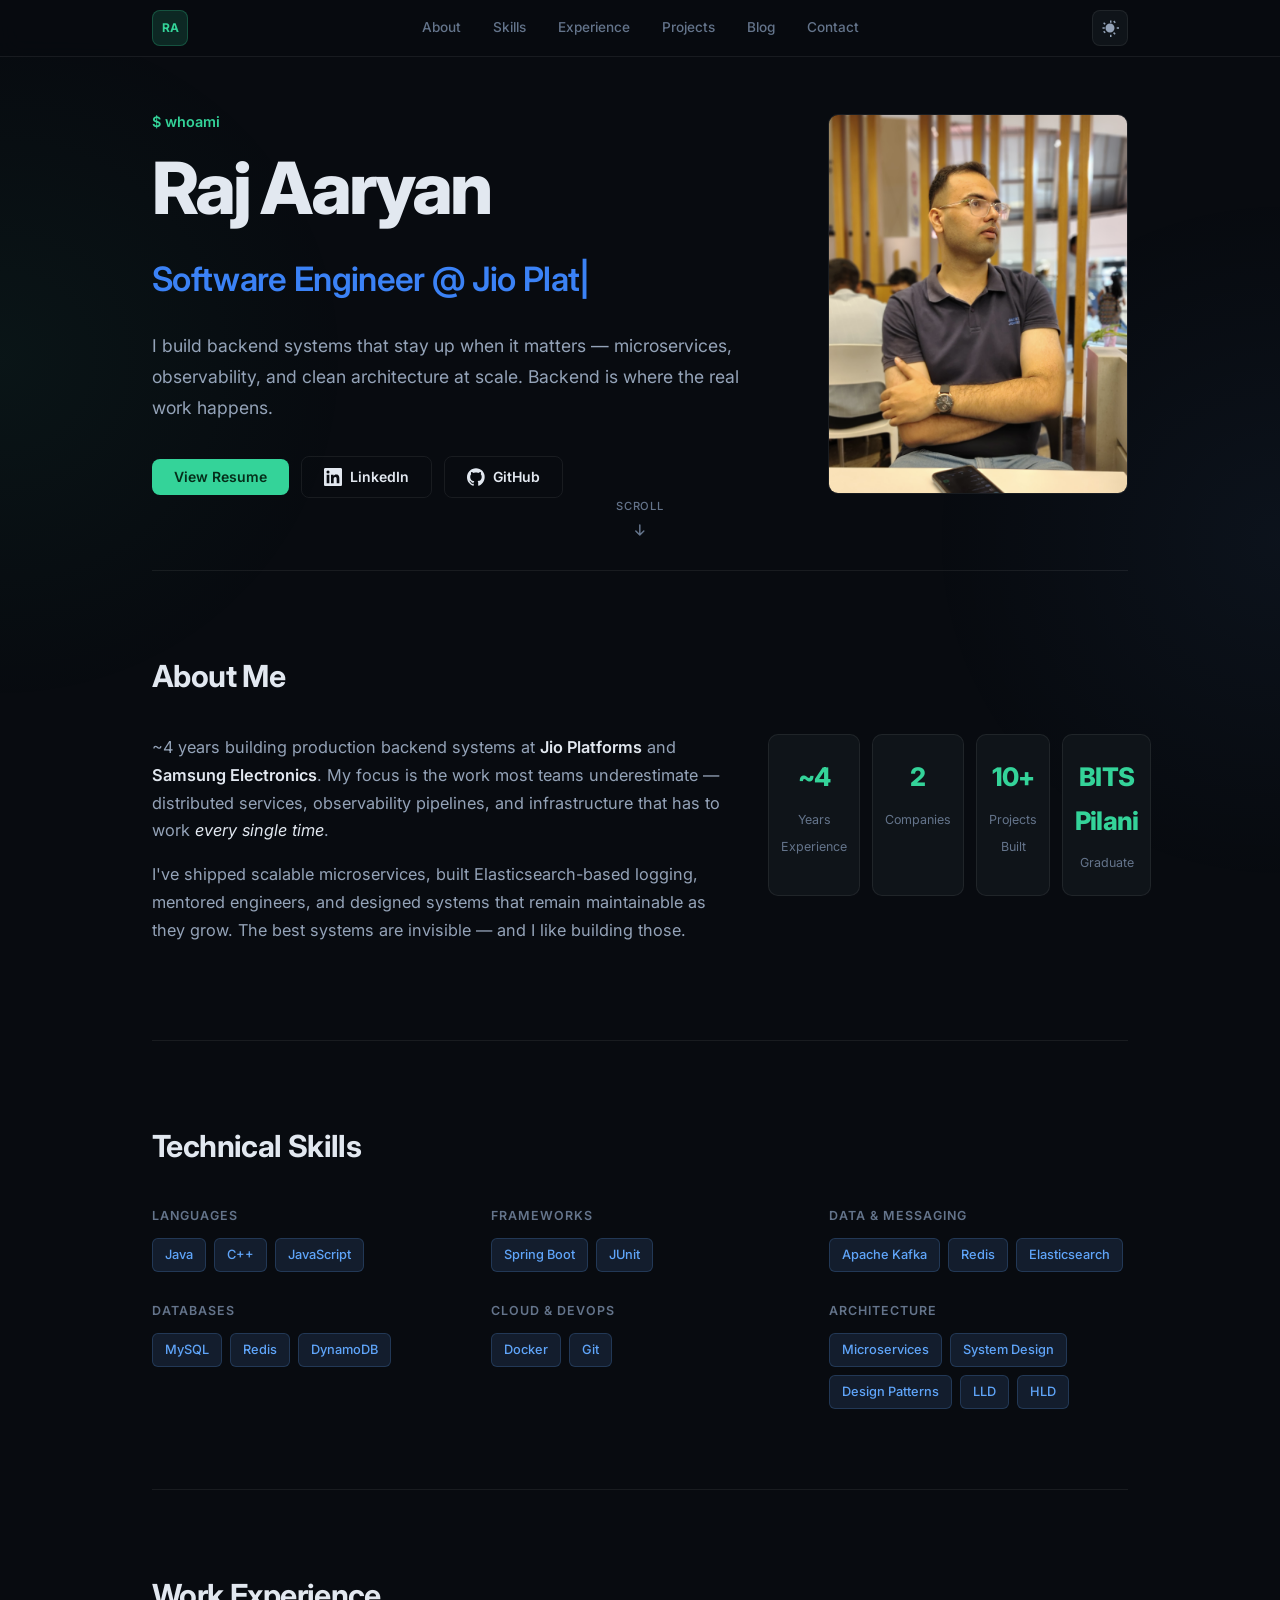
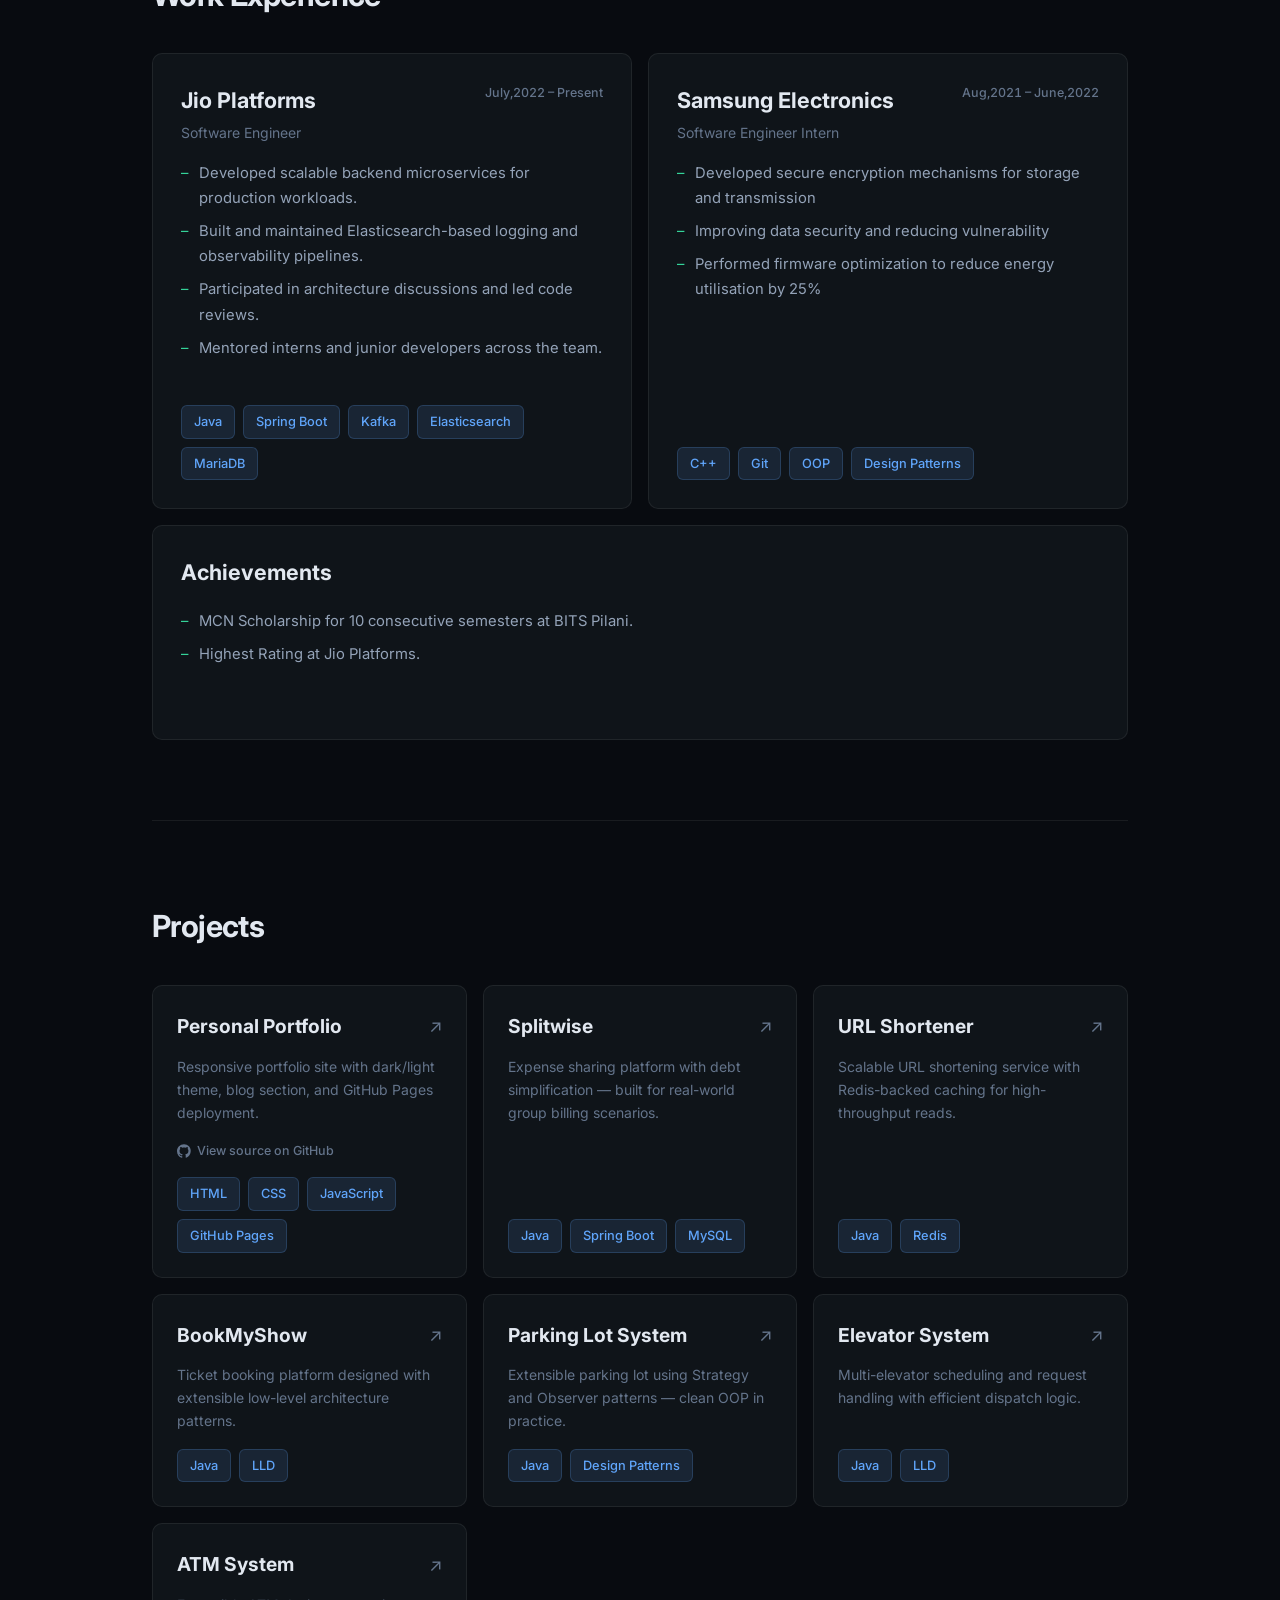
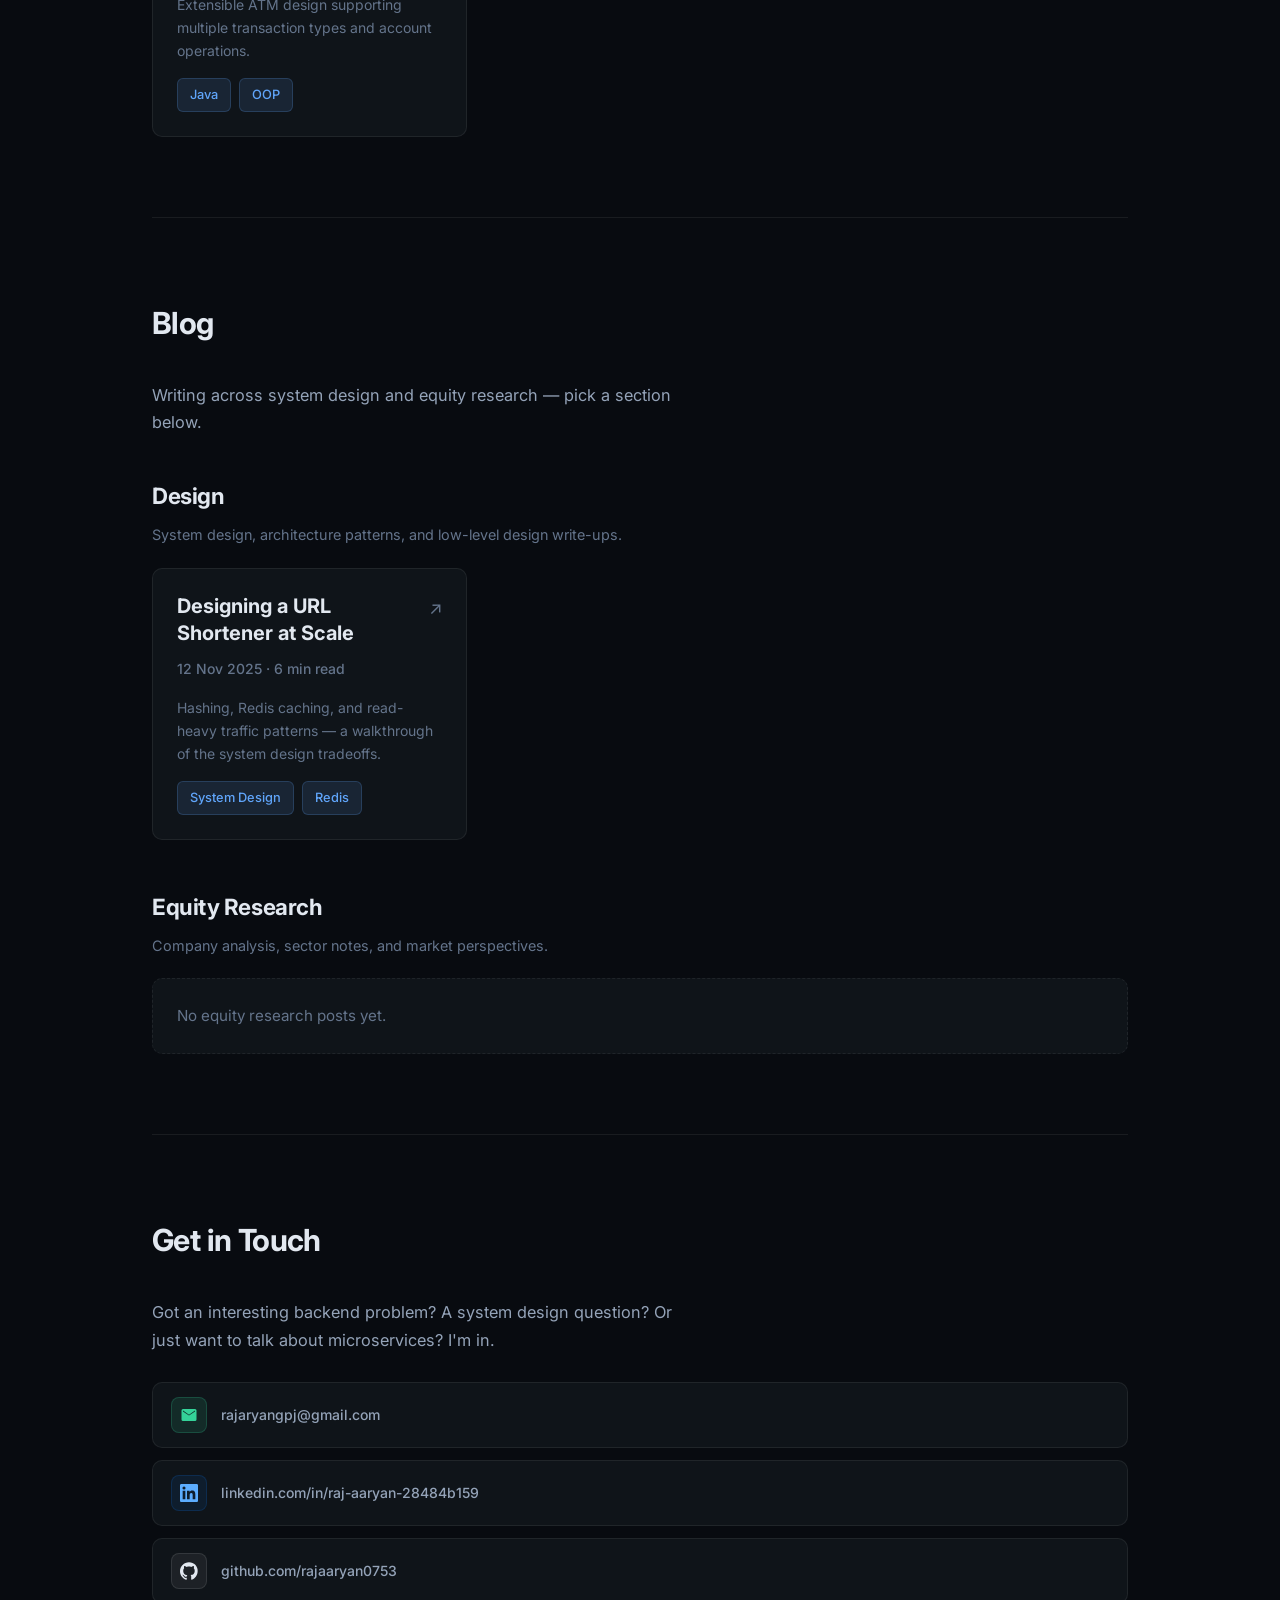
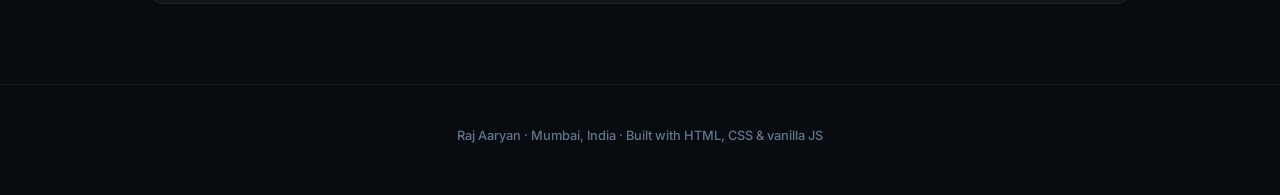
==== commit 080fb601: "Update index.html" ====
--- a/index.html
+++ b/index.html
@@ -122,7 +122,7 @@
             <h2 class="section-title">About Me</h2>
             <div class="about-text">
                 <p>
-                    3+ years building production backend systems at
+                    ~4 years building production backend systems at
                     <strong>Jio Platforms</strong> and <strong>Samsung Electronics</strong>.
                     My focus is the work most teams underestimate — distributed services,
                     observability pipelines, and infrastructure that has to work
@@ -148,8 +148,8 @@
                     <span>Projects Built</span>
                 </div>
                 <div class="stat">
-                    <strong>BITS</strong>
-                    <span>Pilani Graduate</span>
+                    <strong>BITS Pilani</strong>
+                    <span>Graduate</span>
                 </div>
             </div>
         </section>
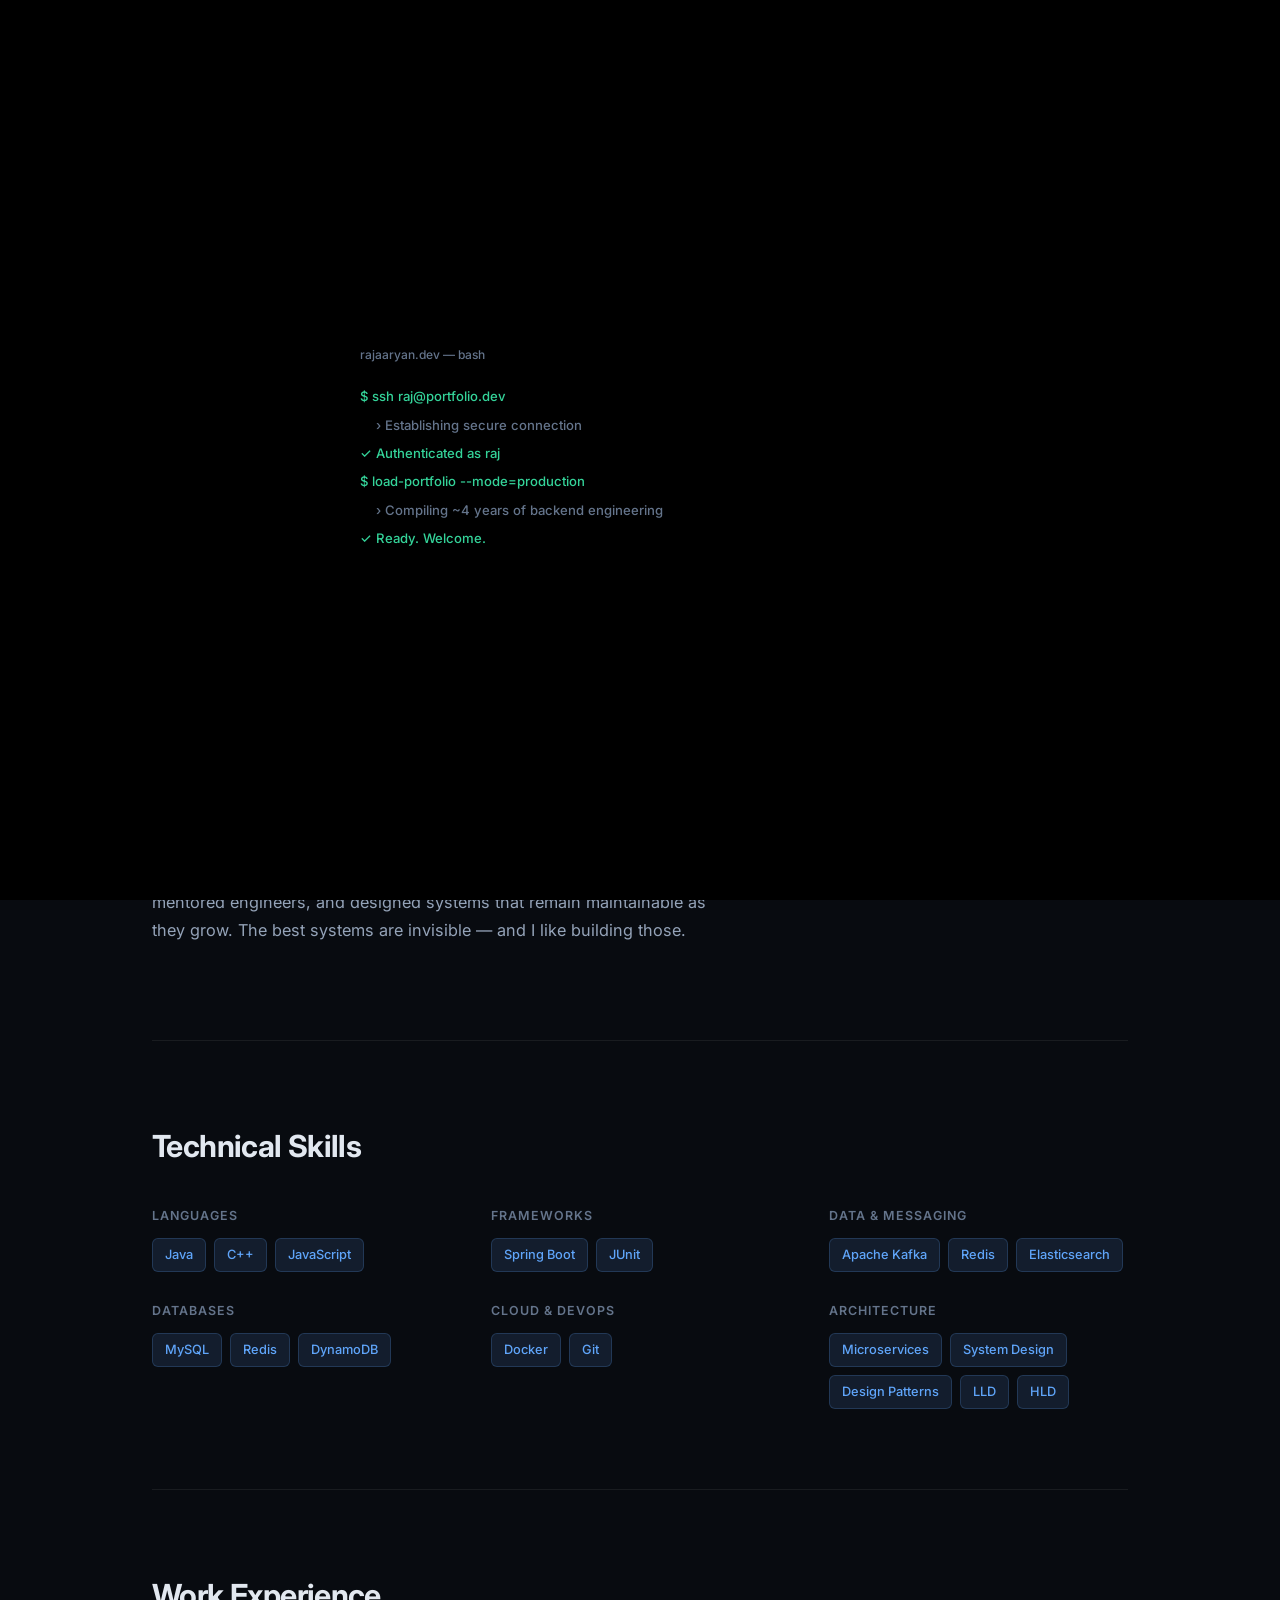
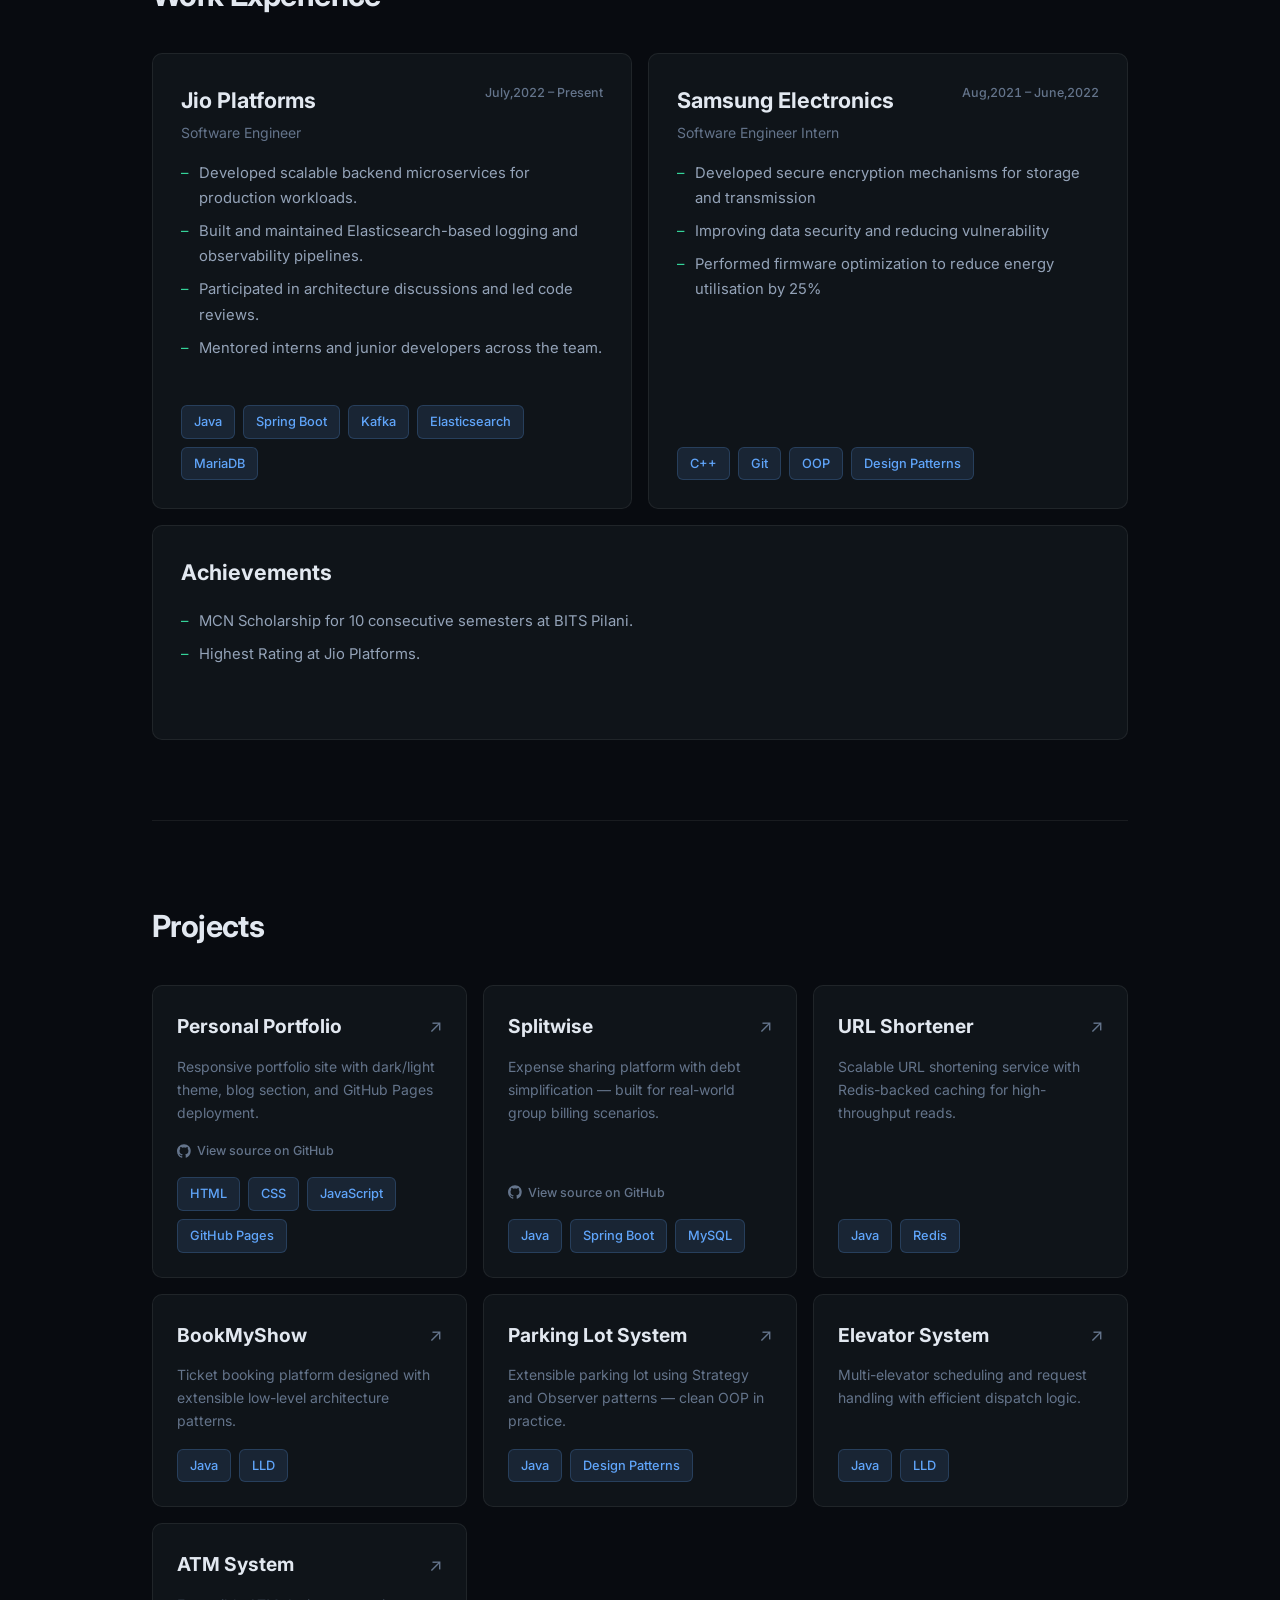
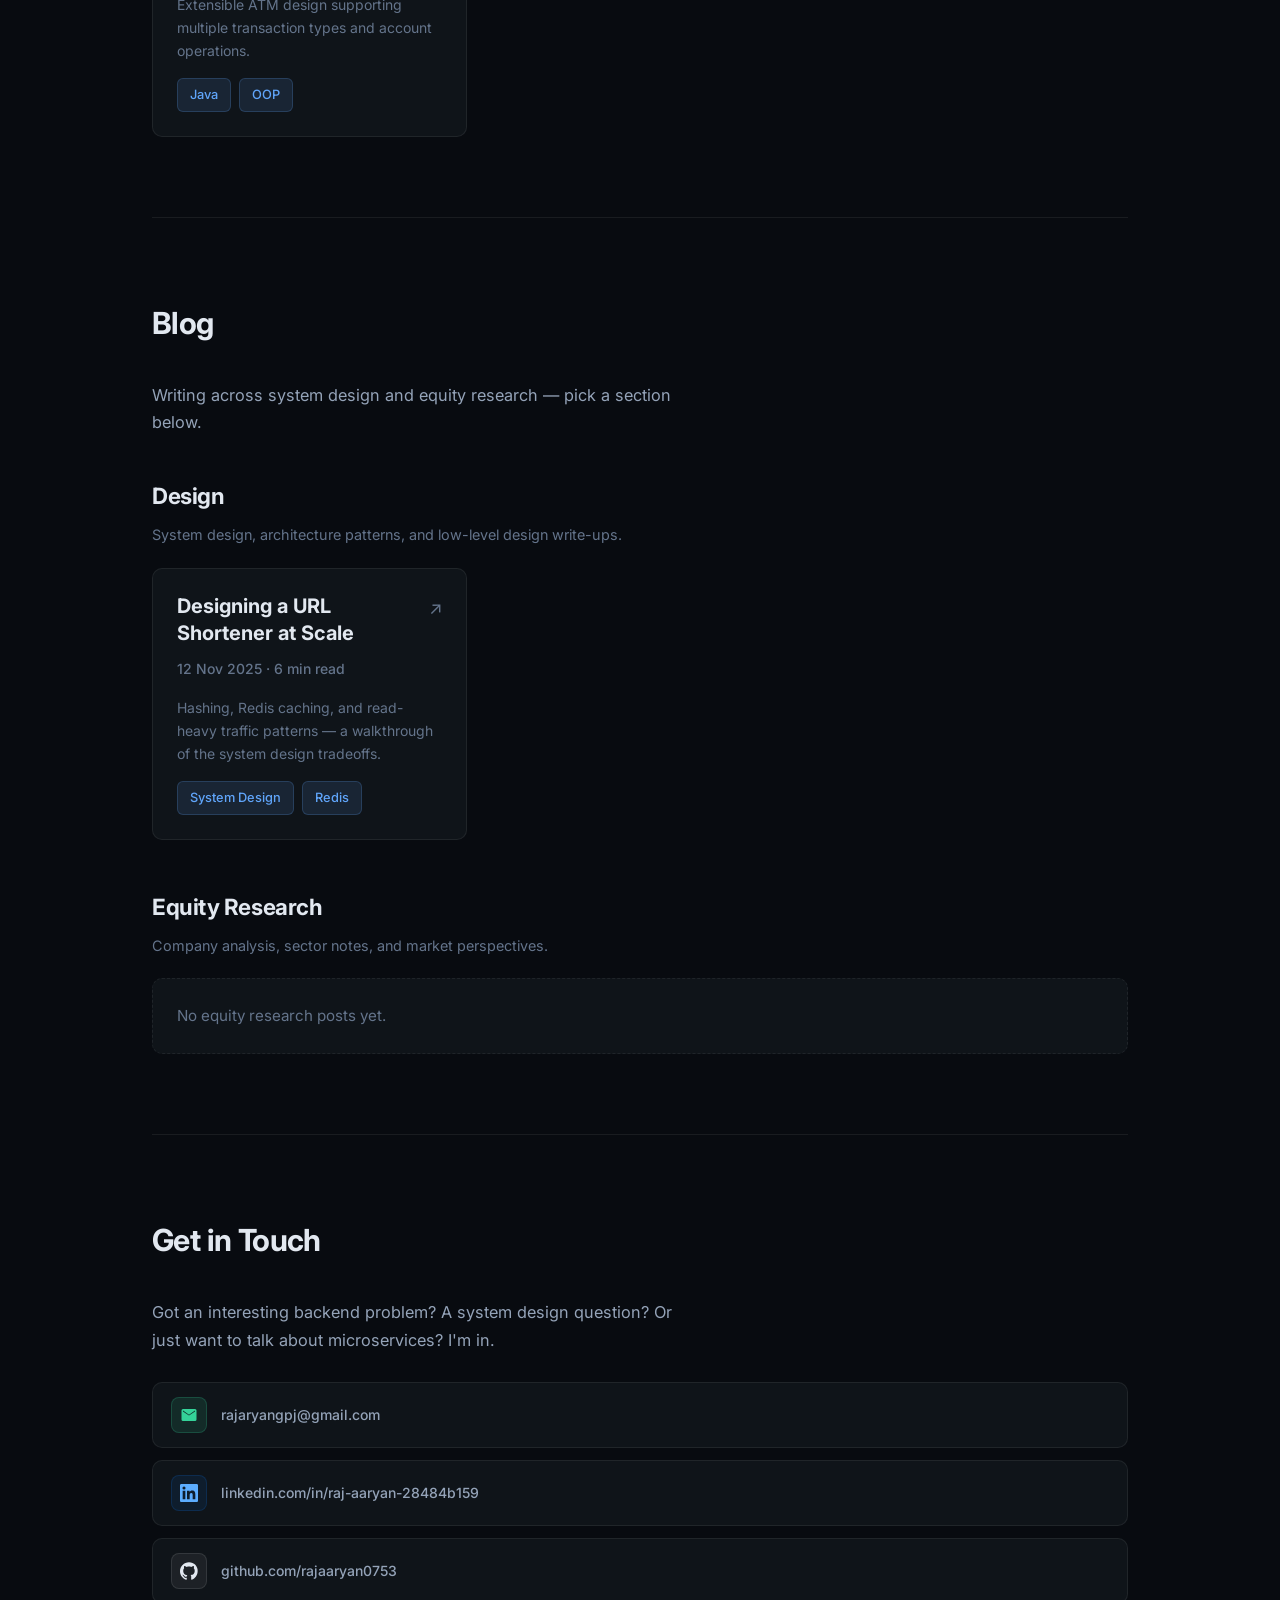
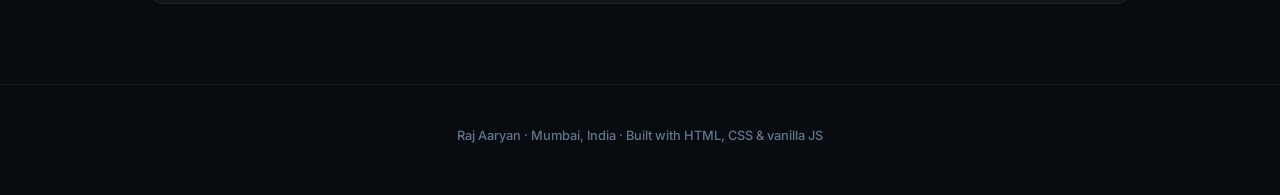
==== commit 6aca80d5: "Update index.html" ====
--- a/index.html
+++ b/index.html
@@ -299,12 +299,18 @@
                     </div>
                 </article>
 
-                <article class="project-card">
-                    <div class="project-top">
-                        <h3>Splitwise</h3>
-                        <span class="project-arrow" aria-hidden="true">↗</span>
-                    </div>
-                    <p>Expense sharing platform with debt simplification — built for real-world group billing scenarios.</p>
+                <article class="project-card project-card--linked">
+                    <a href="https://github.com/rajaaryan0753/Splitwise" target="_blank" rel="noopener noreferrer" class="project-card-link">
+                        <div class="project-top">
+                            <h3>Splitwise</h3>
+                            <span class="project-arrow" aria-hidden="true">↗</span>
+                        </div>
+                        <p>Expense sharing platform with debt simplification — built for real-world group billing scenarios.</p>
+                    </a>
+                    <a href="https://github.com/rajaaryan0753/Splitwise" target="_blank" rel="noopener noreferrer" class="project-repo-link">
+                        <svg class="icon" width="14" height="14" aria-hidden="true"><use href="#icon-github"/></svg>
+                        View source on GitHub
+                    </a>
                     <div class="tags">
                         <span class="tag">Java</span>
                         <span class="tag">Spring Boot</span>
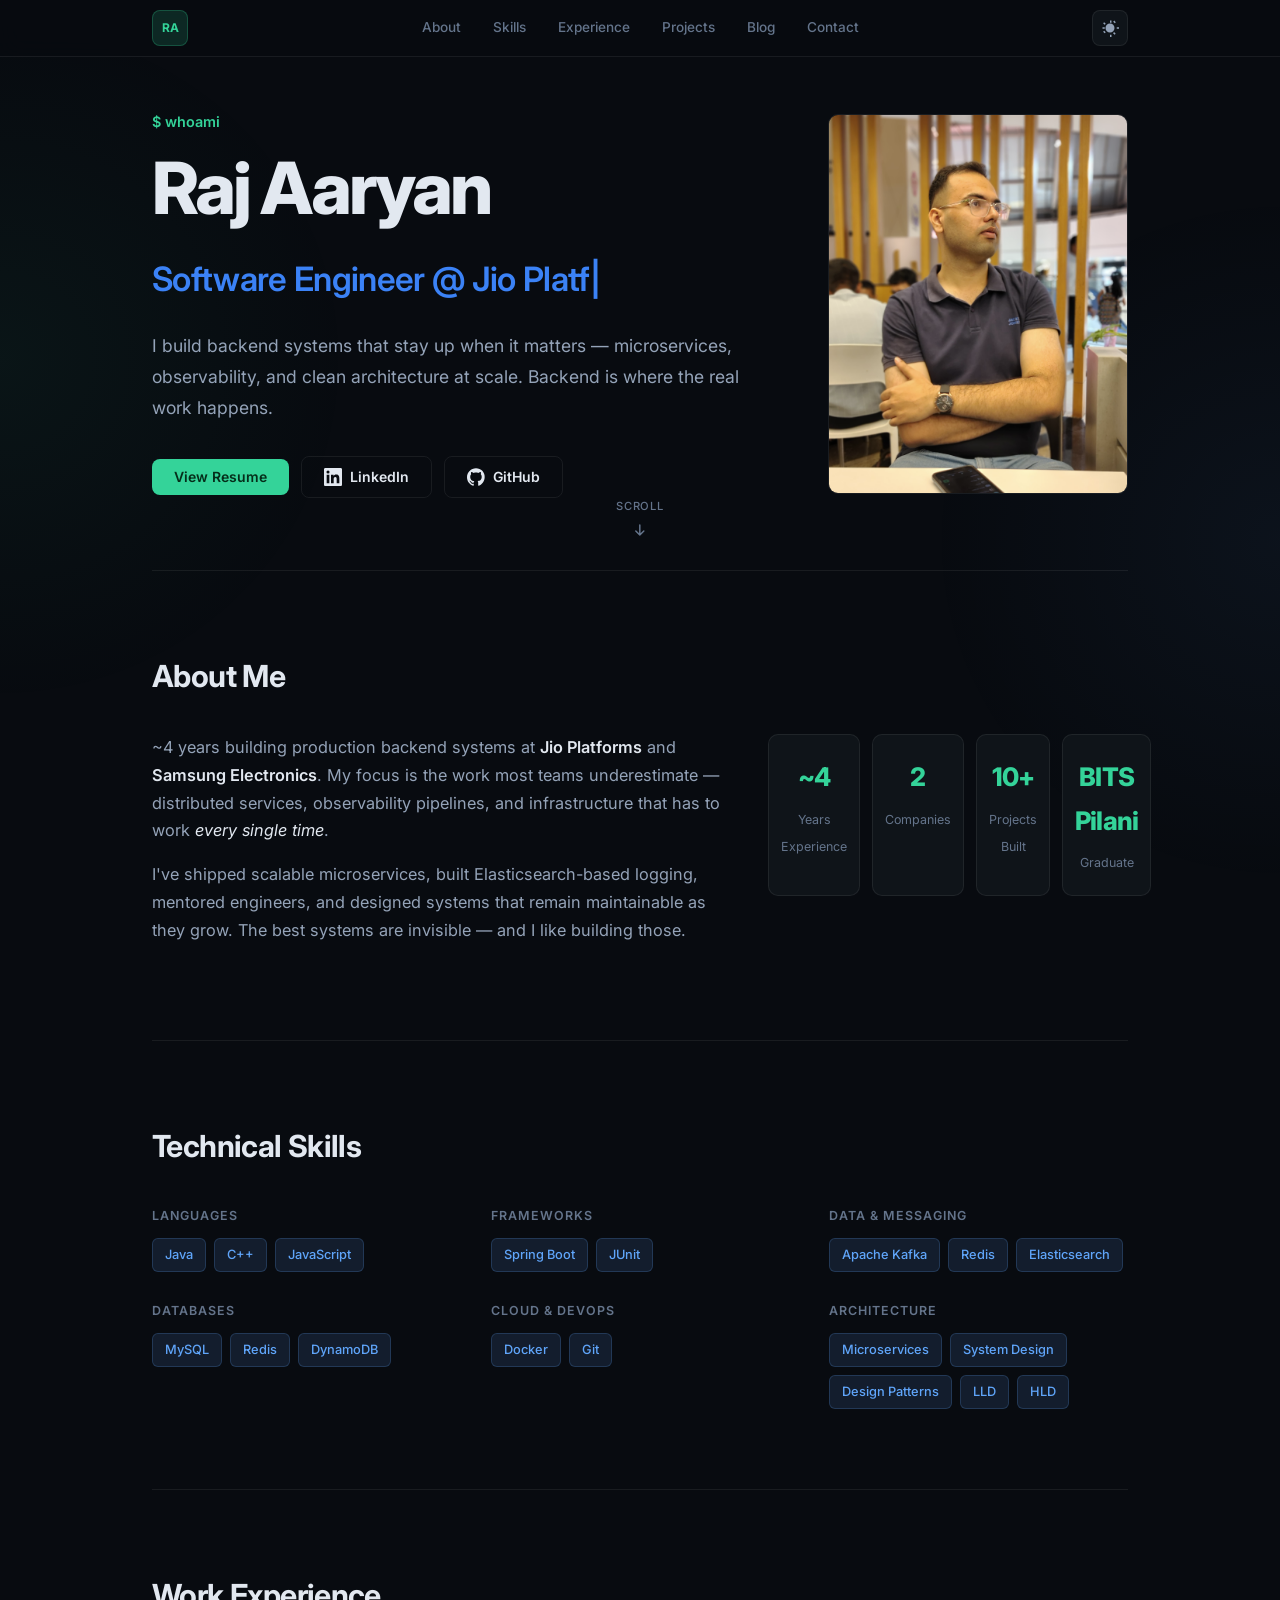
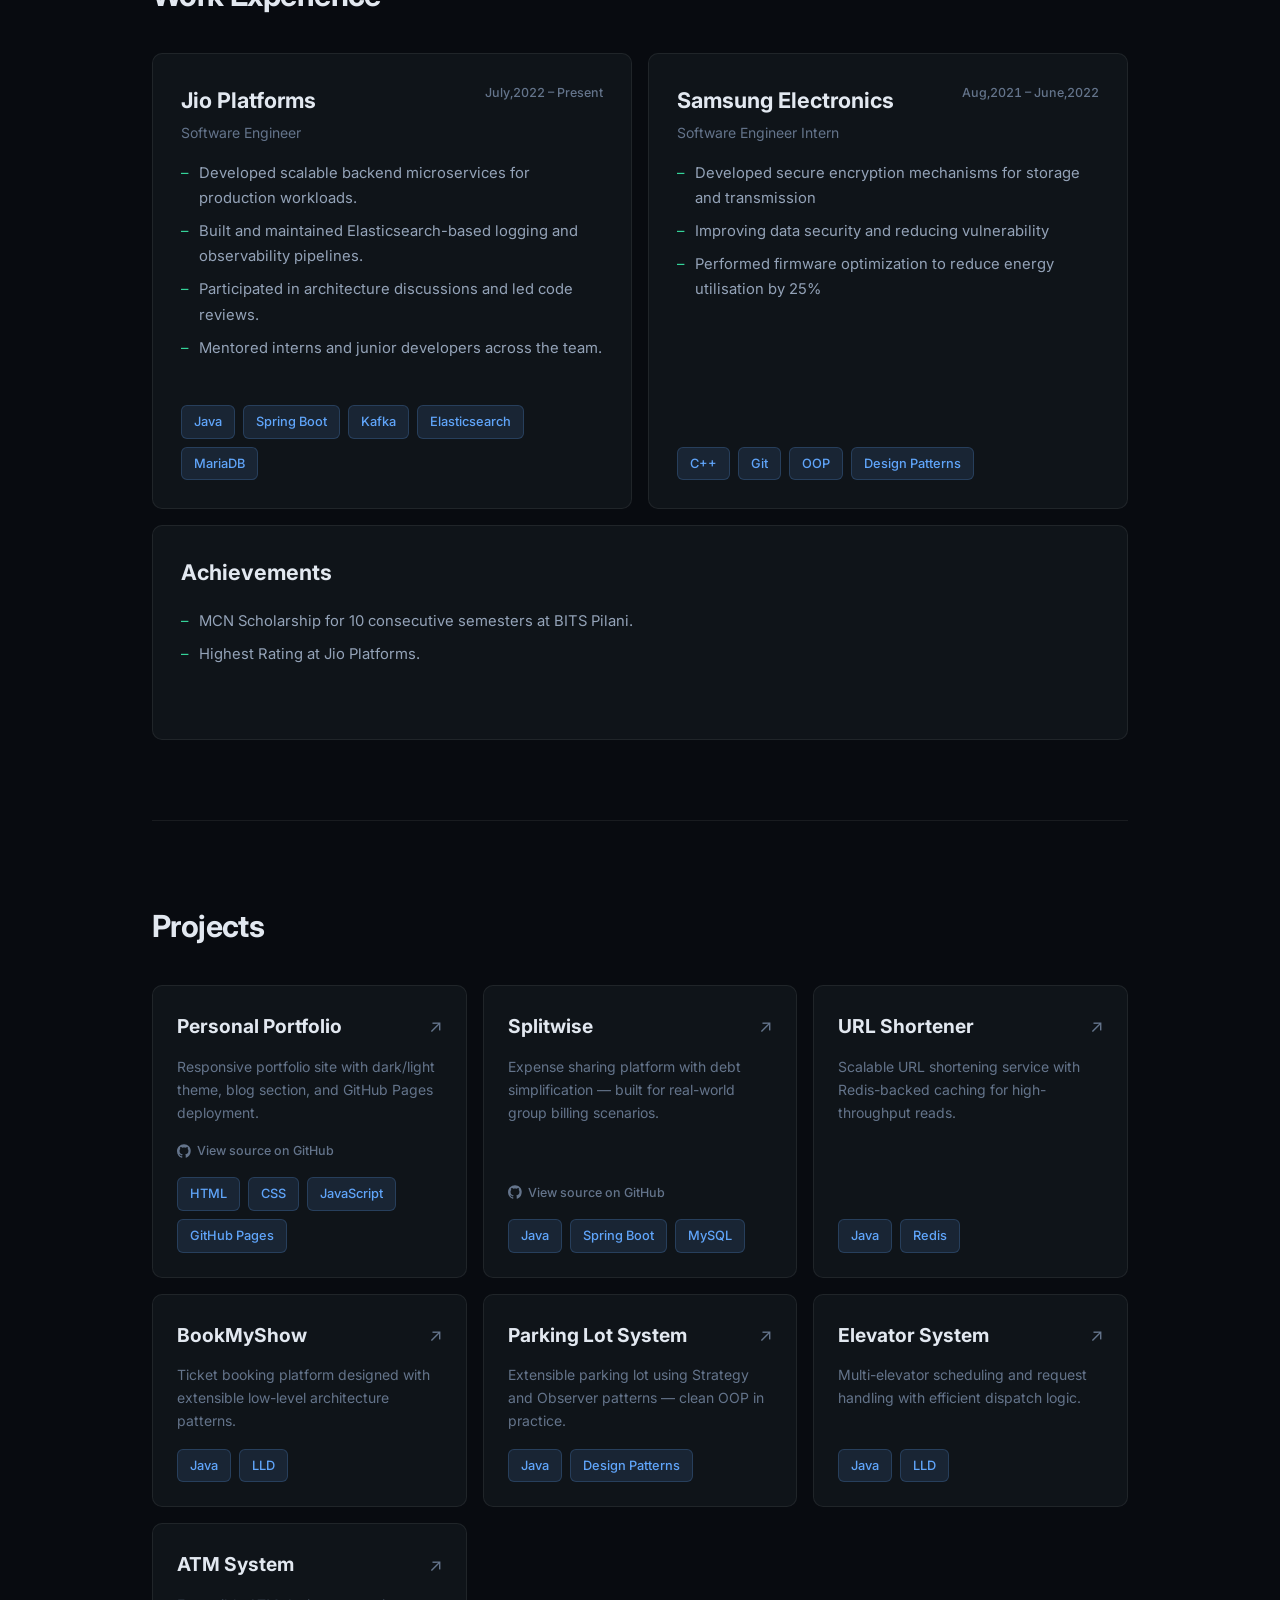
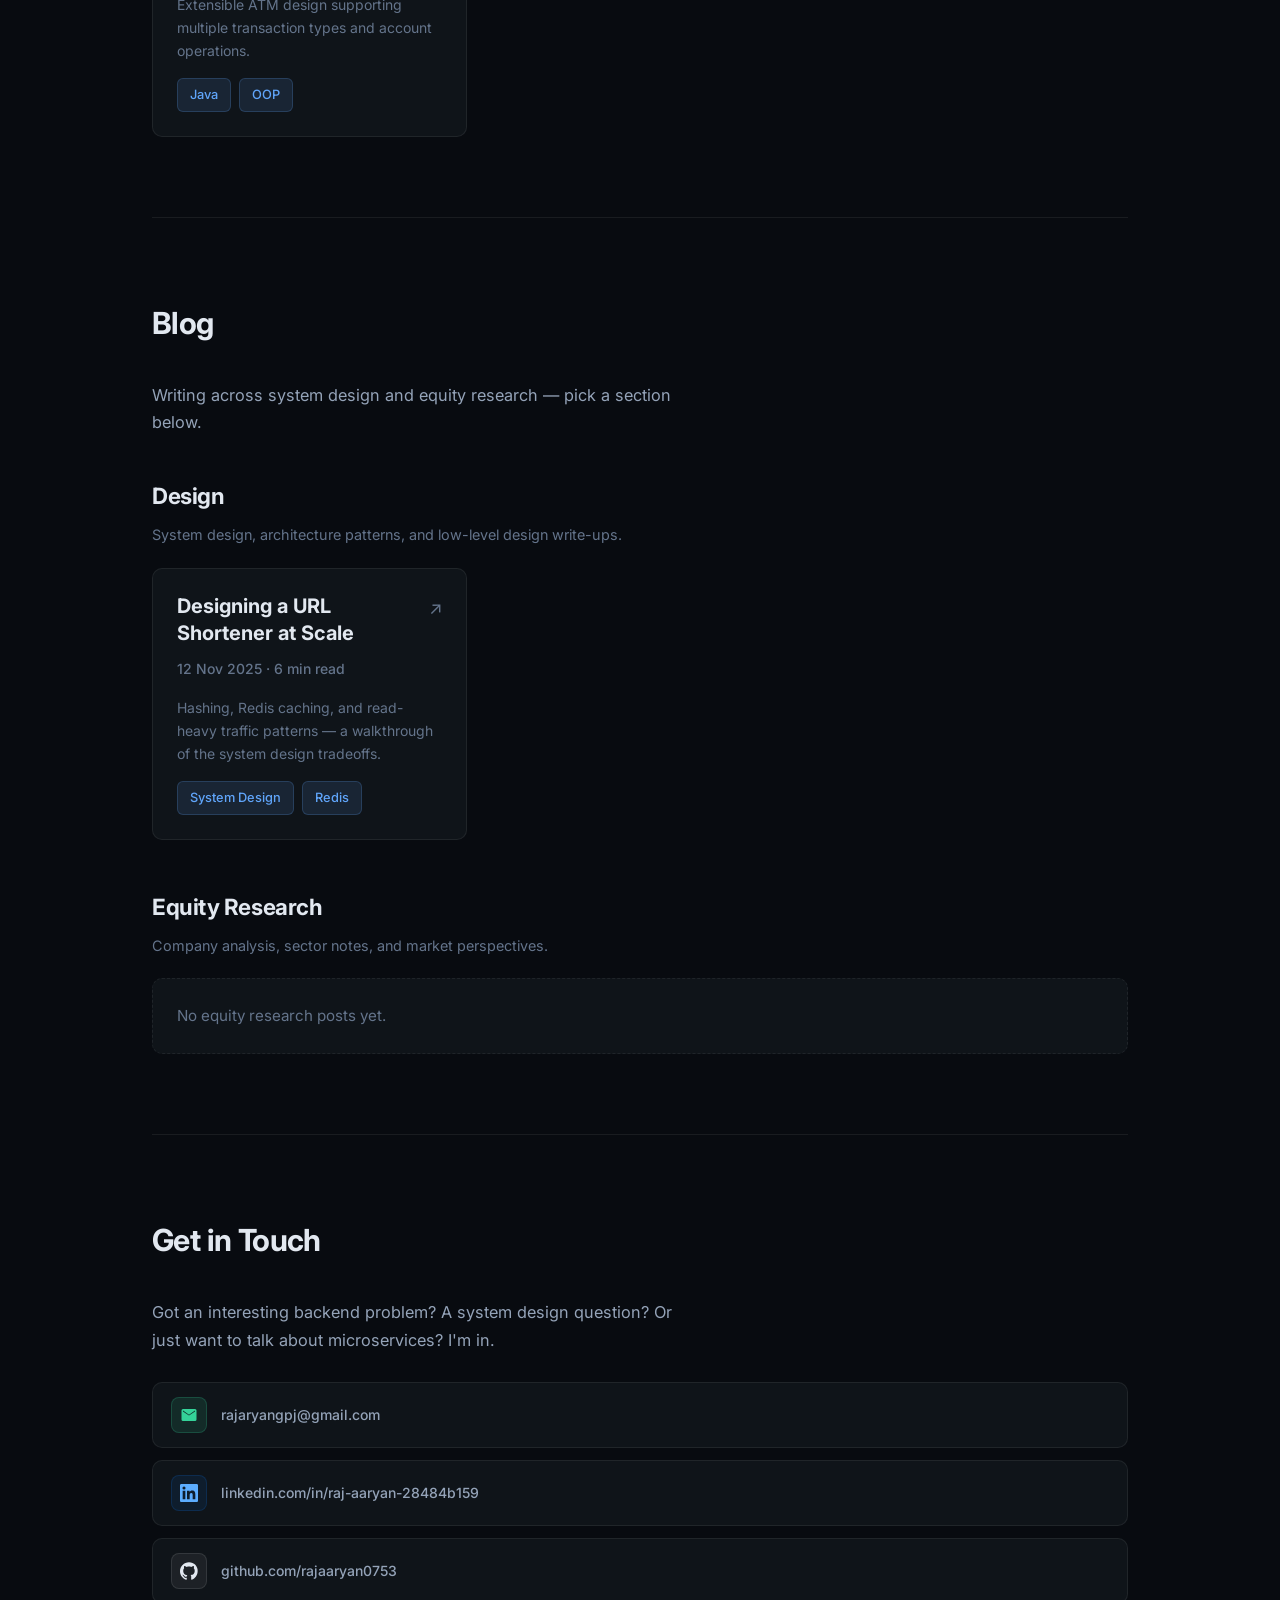
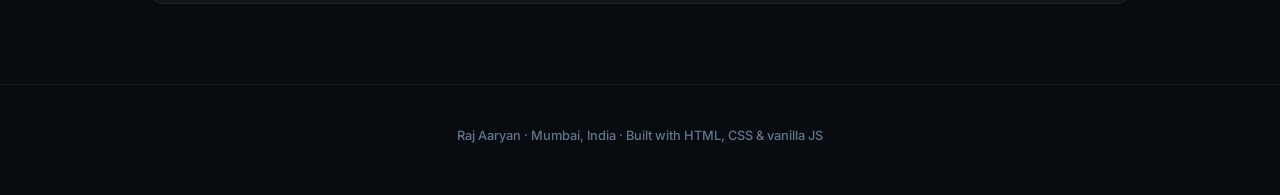
==== commit e48932aa: "Added resume" ====
--- a/index.html
+++ b/index.html
@@ -93,7 +93,7 @@
     Backend is where the real work happens.
 </p>
                     <div class="hero-actions">
-                        <a href="./resume.pdf" class="btn btn-primary" download>View Resume</a>
+                        <a href="./Raj_Aaryan_SDE_resume..pdf" class="btn btn-primary" download>View Resume</a>
                         <a href="https://www.linkedin.com/in/raj-aaryan-28484b159/" target="_blank" rel="noopener noreferrer" class="btn btn-ghost btn-icon">
                             <svg class="icon" width="18" height="18" aria-hidden="true"><use href="#icon-linkedin"/></svg>
                             LinkedIn
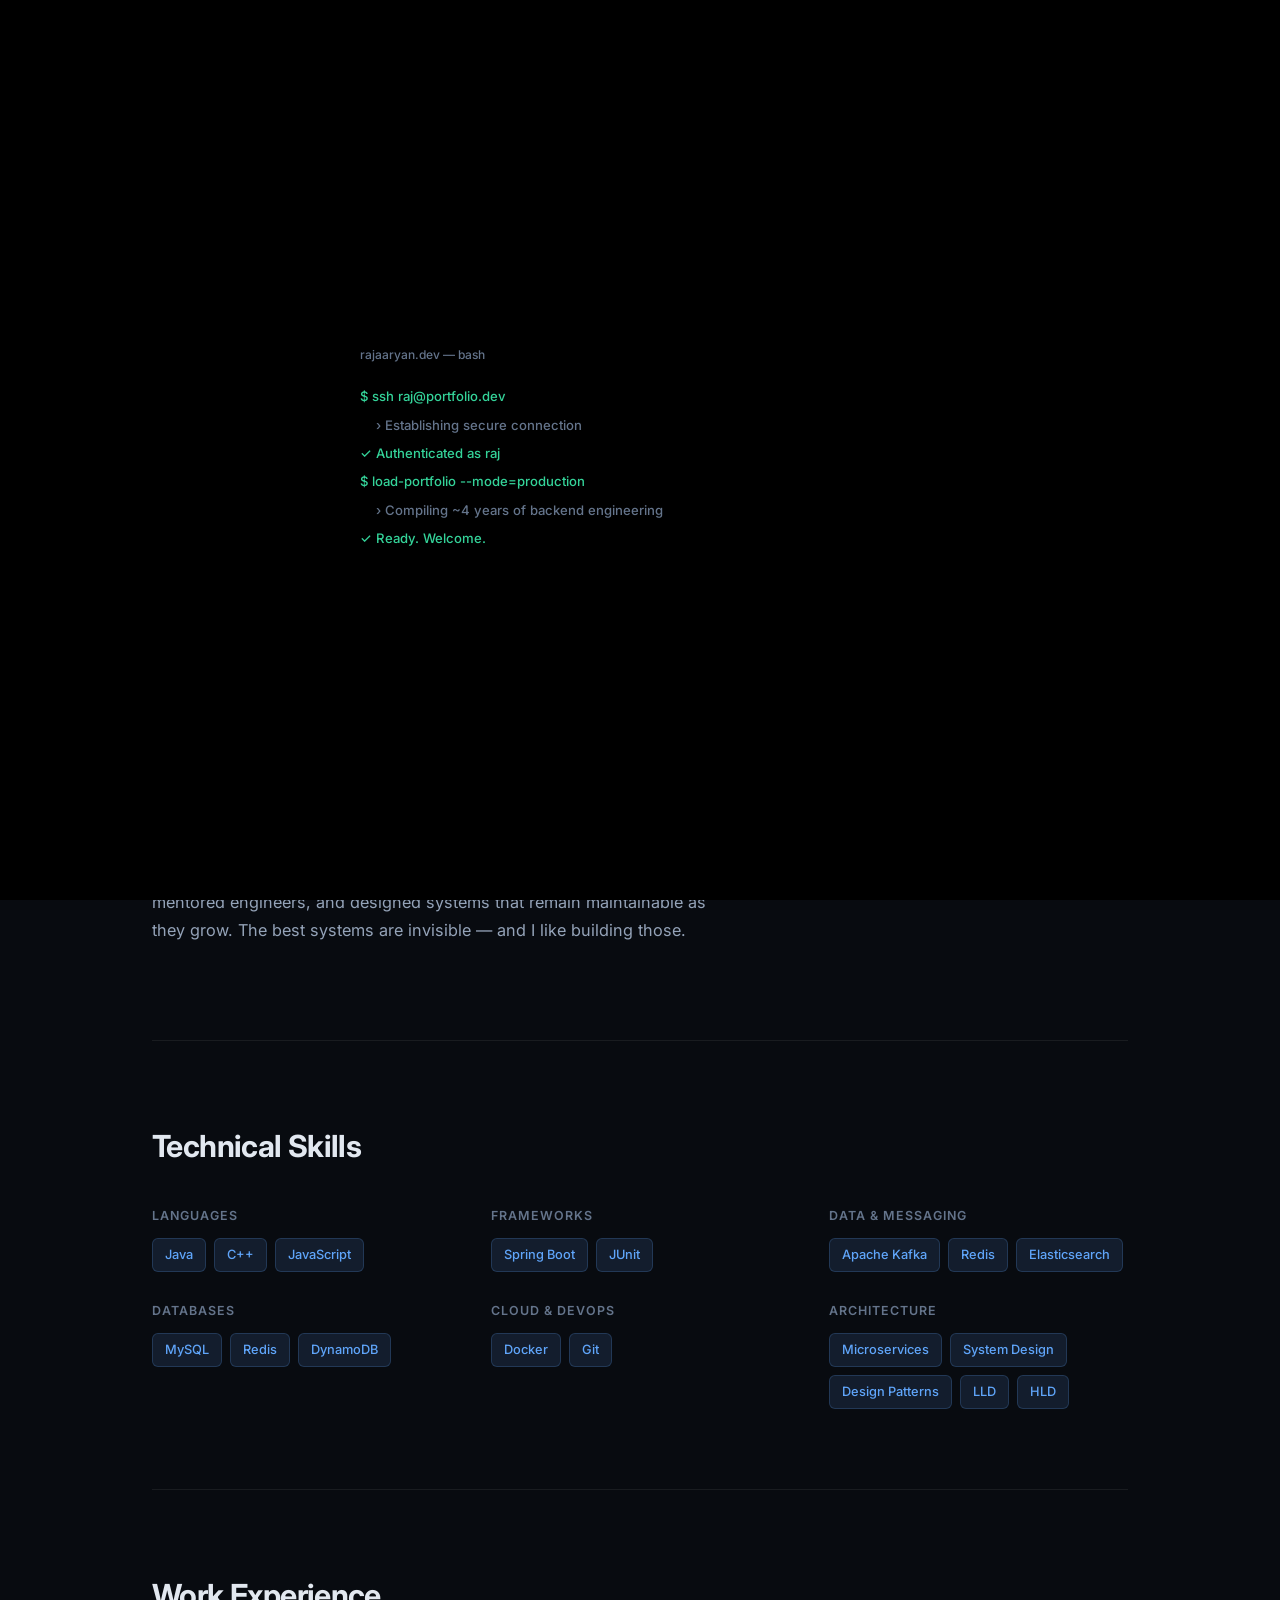
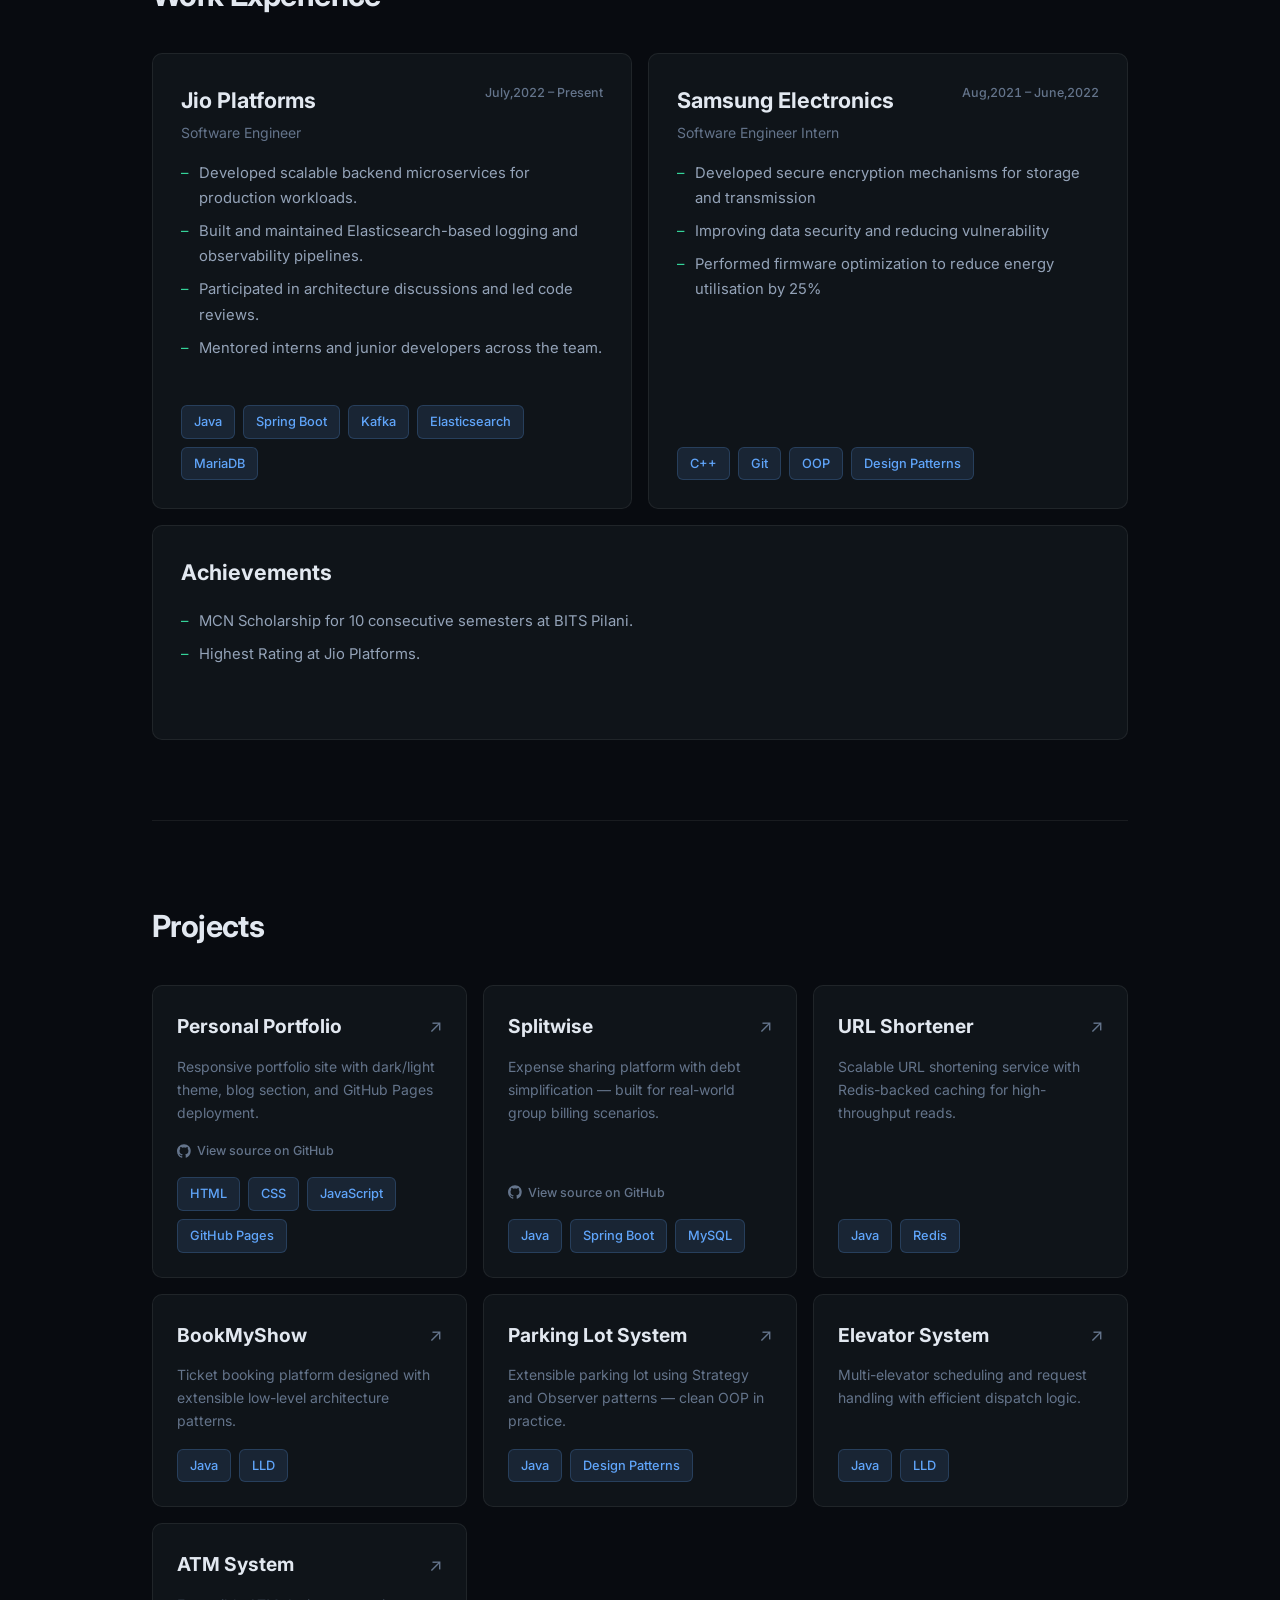
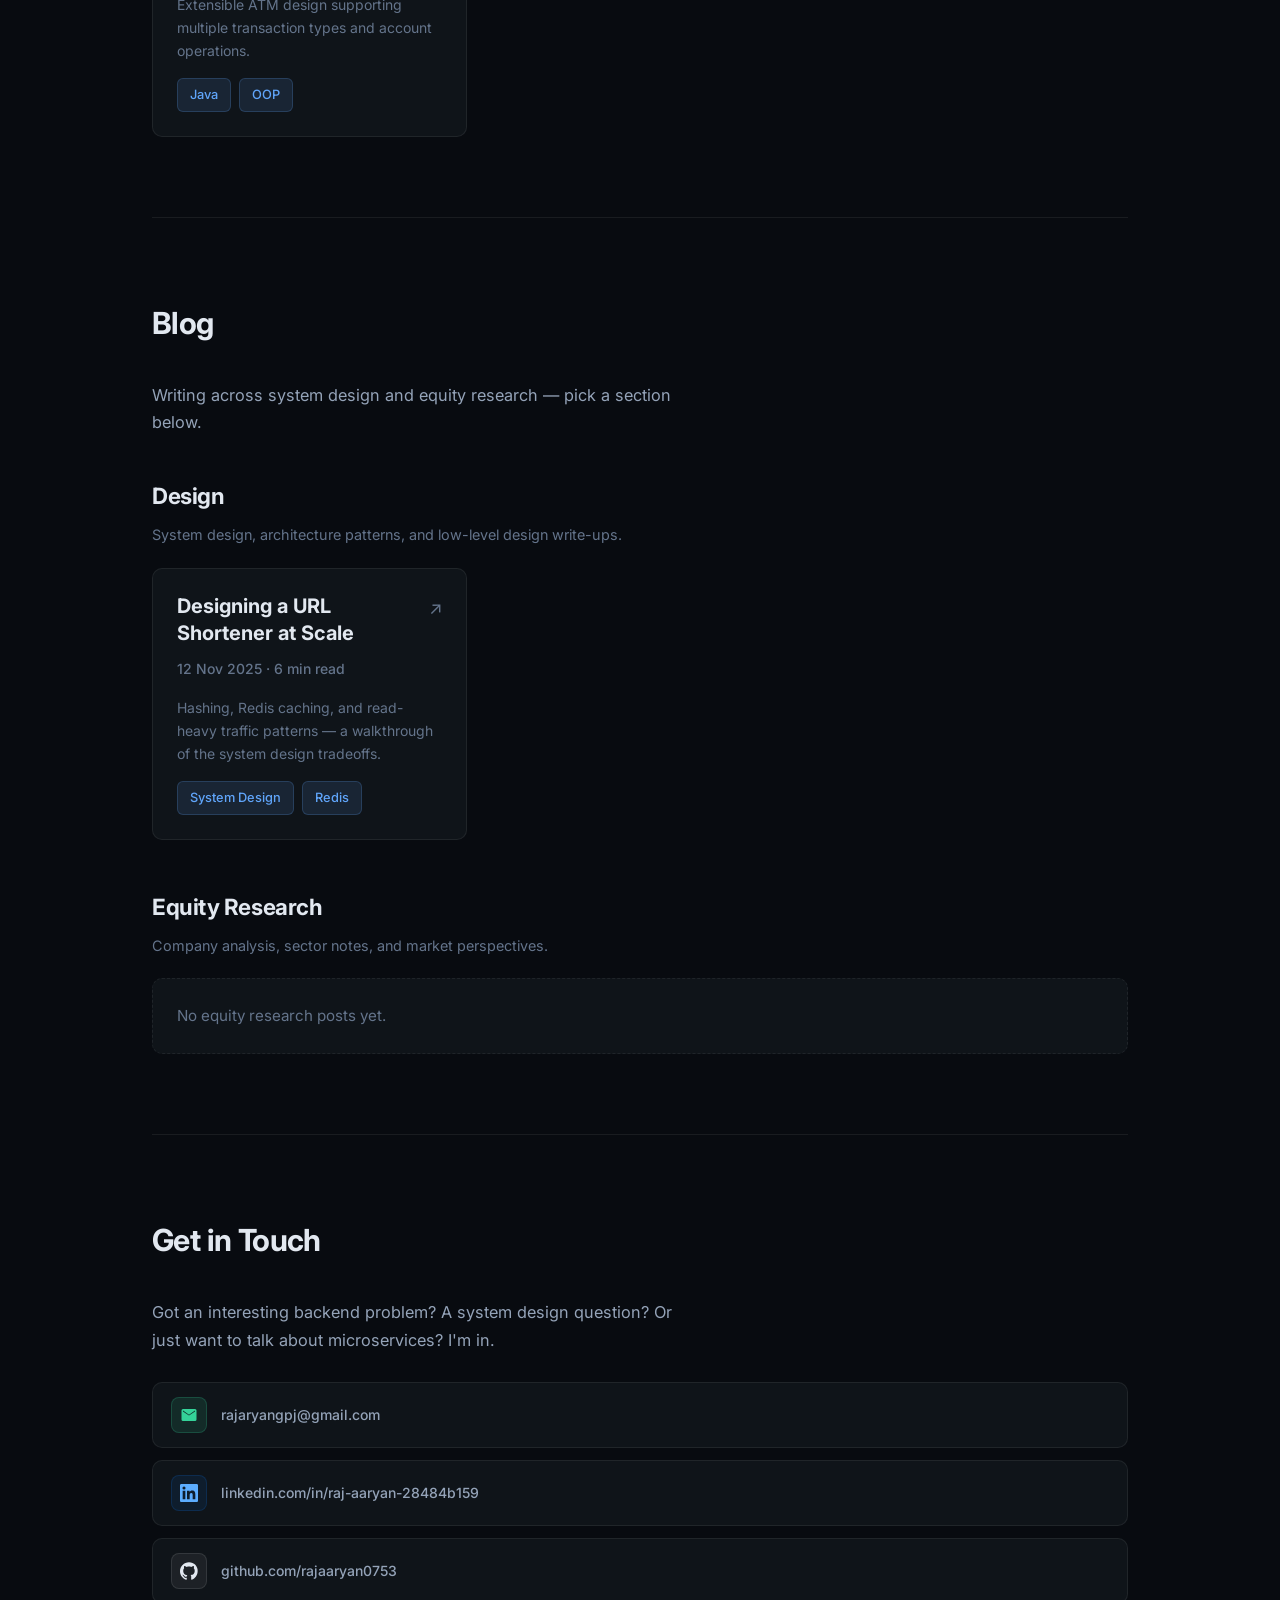
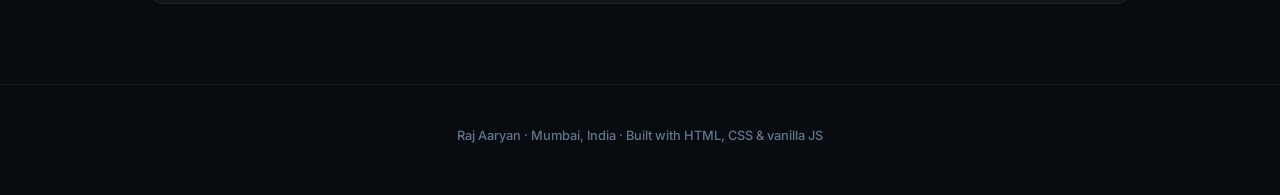
==== commit f5c8bd82: "Update index.html" ====
--- a/index.html
+++ b/index.html
@@ -93,7 +93,7 @@
     Backend is where the real work happens.
 </p>
                     <div class="hero-actions">
-                        <a href="./Raj_Aaryan_SDE_resume..pdf" class="btn btn-primary" download>View Resume</a>
+                        <a href="./Raj_Aaryan_SDE_resume.pdf" class="btn btn-primary" download>View Resume</a>
                         <a href="https://www.linkedin.com/in/raj-aaryan-28484b159/" target="_blank" rel="noopener noreferrer" class="btn btn-ghost btn-icon">
                             <svg class="icon" width="18" height="18" aria-hidden="true"><use href="#icon-linkedin"/></svg>
                             LinkedIn
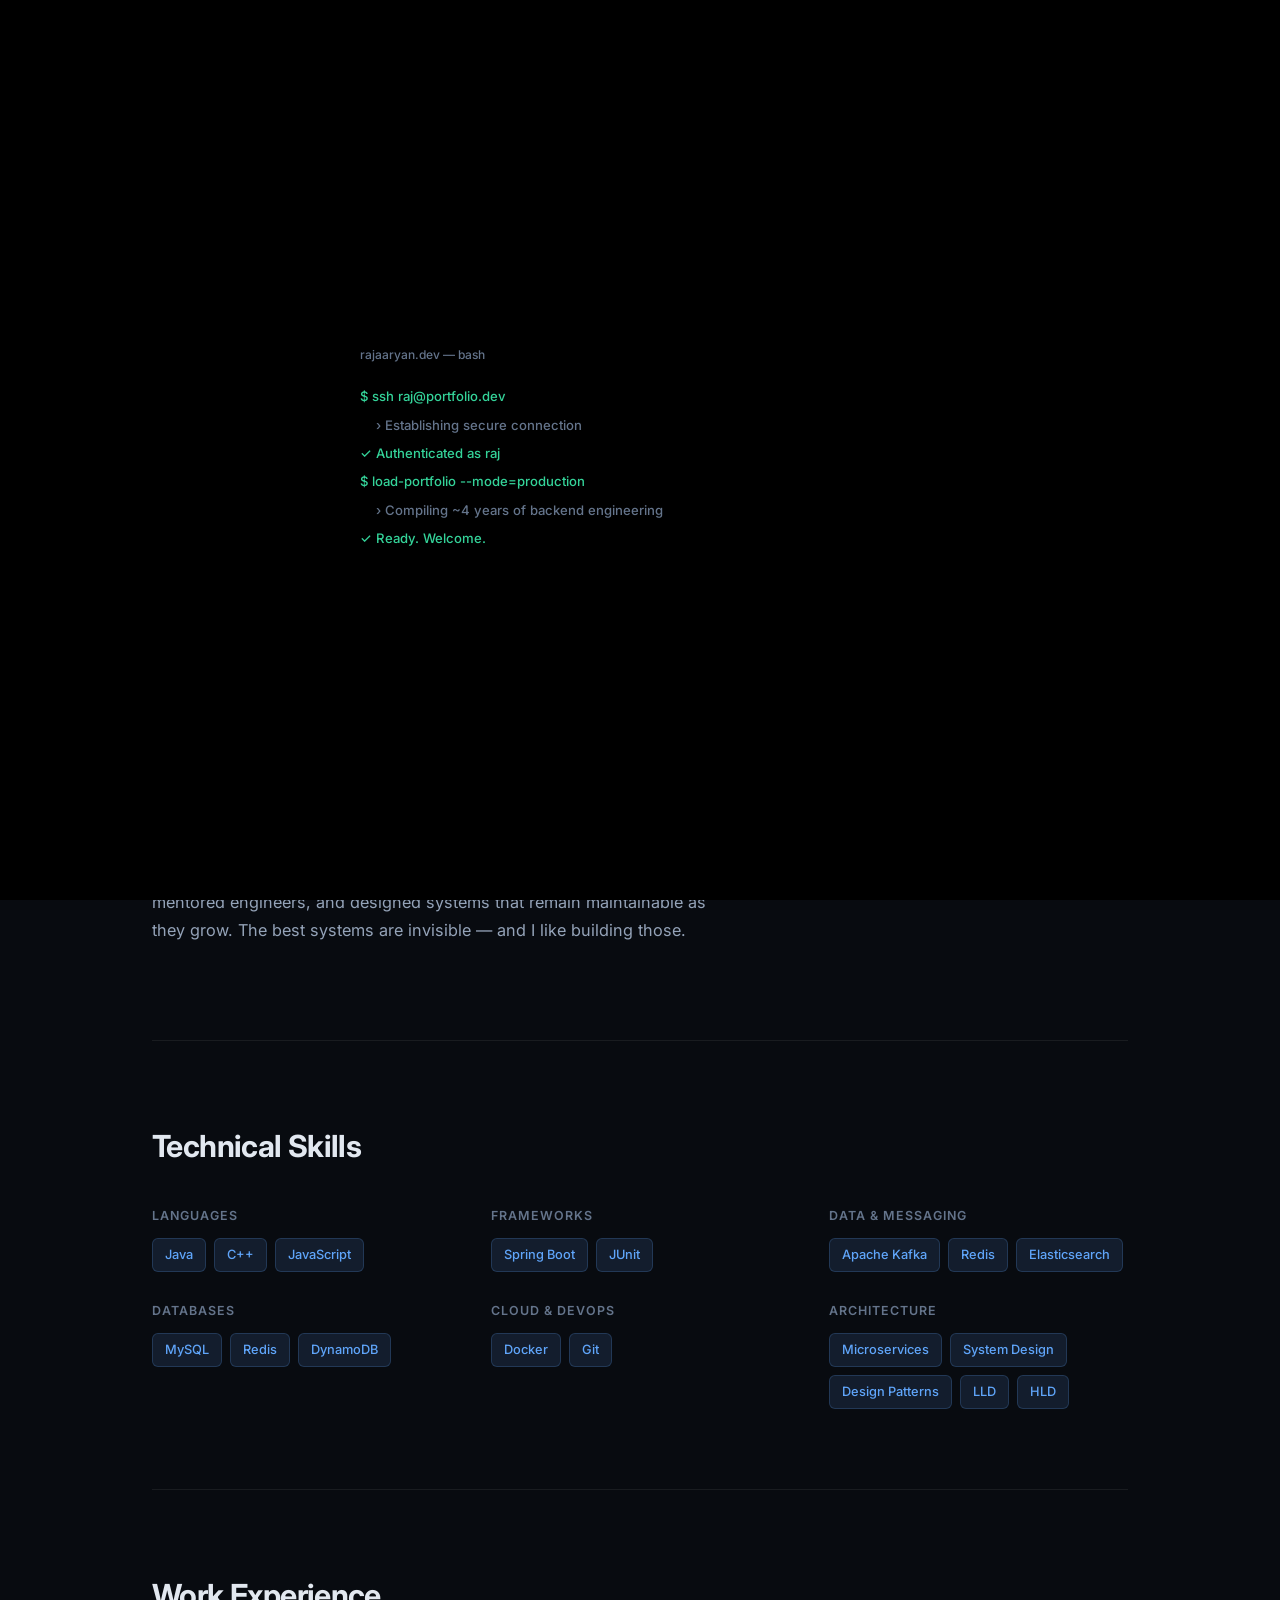
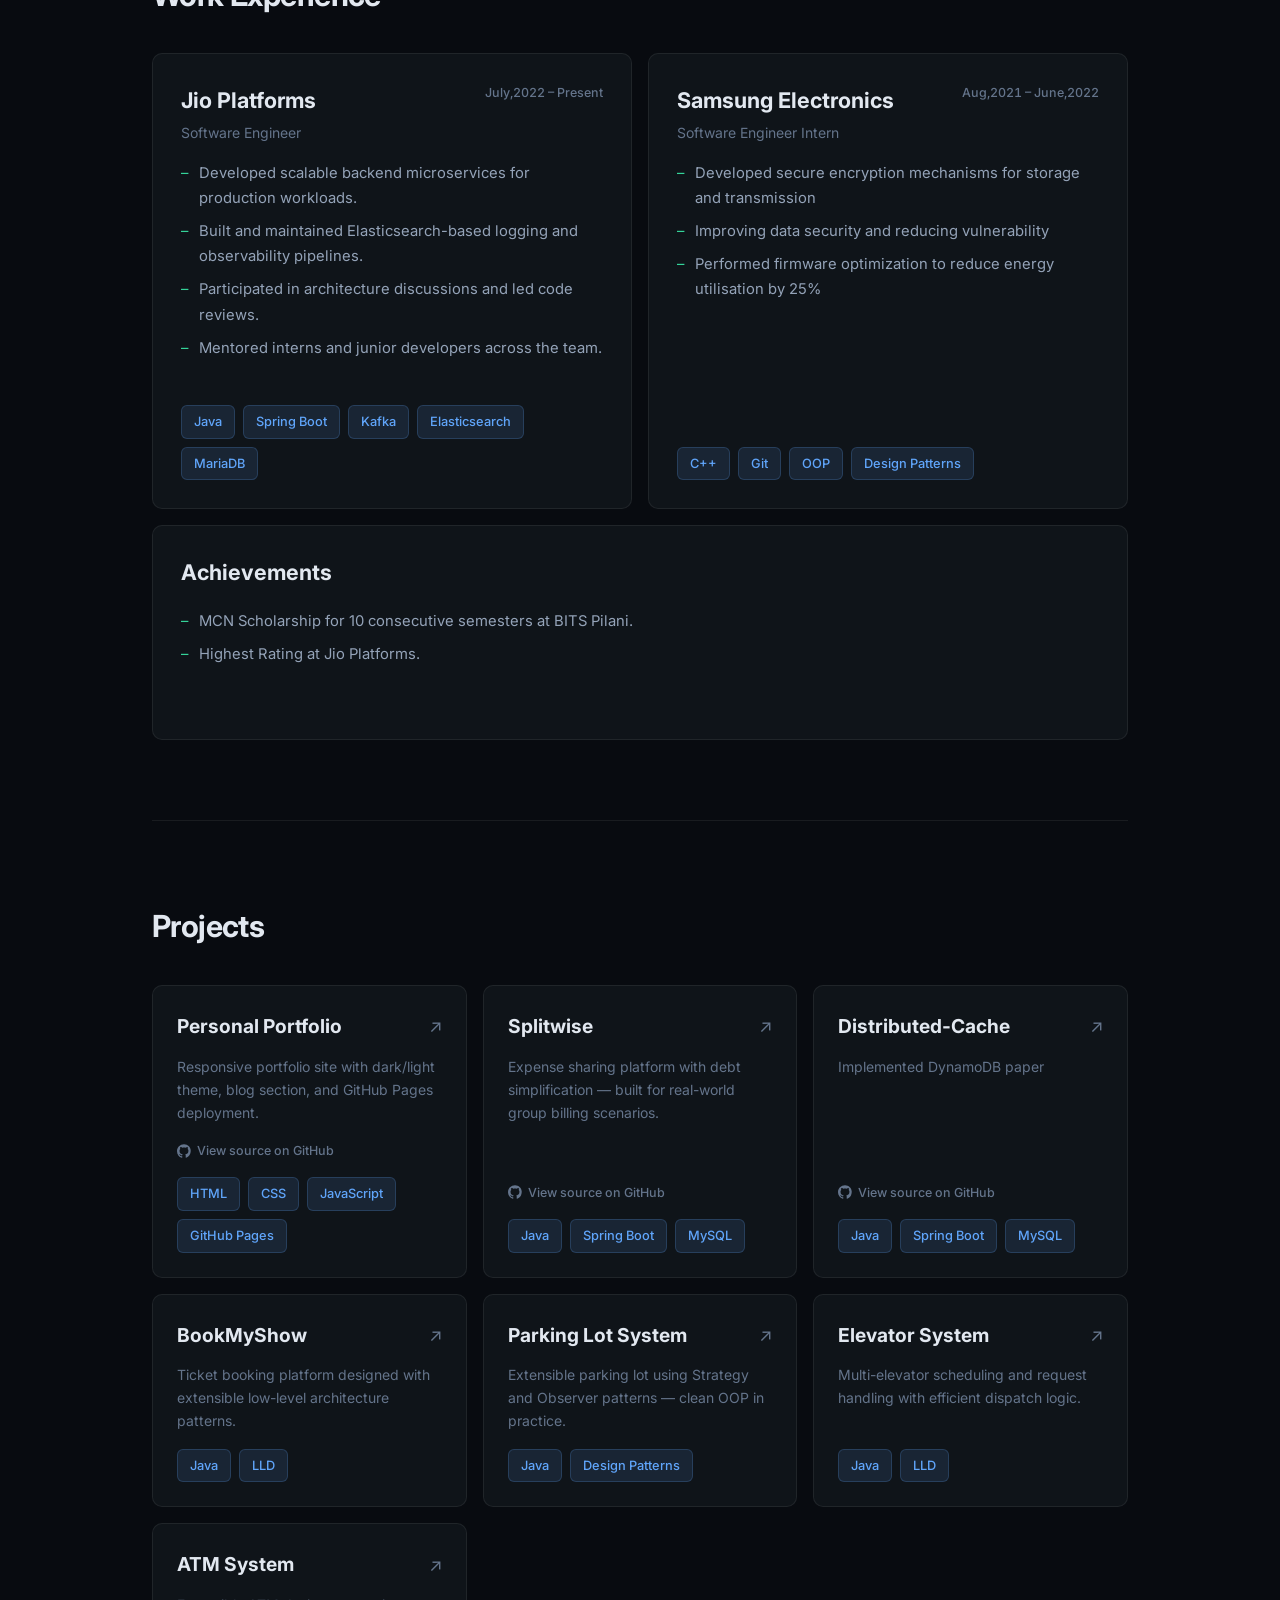
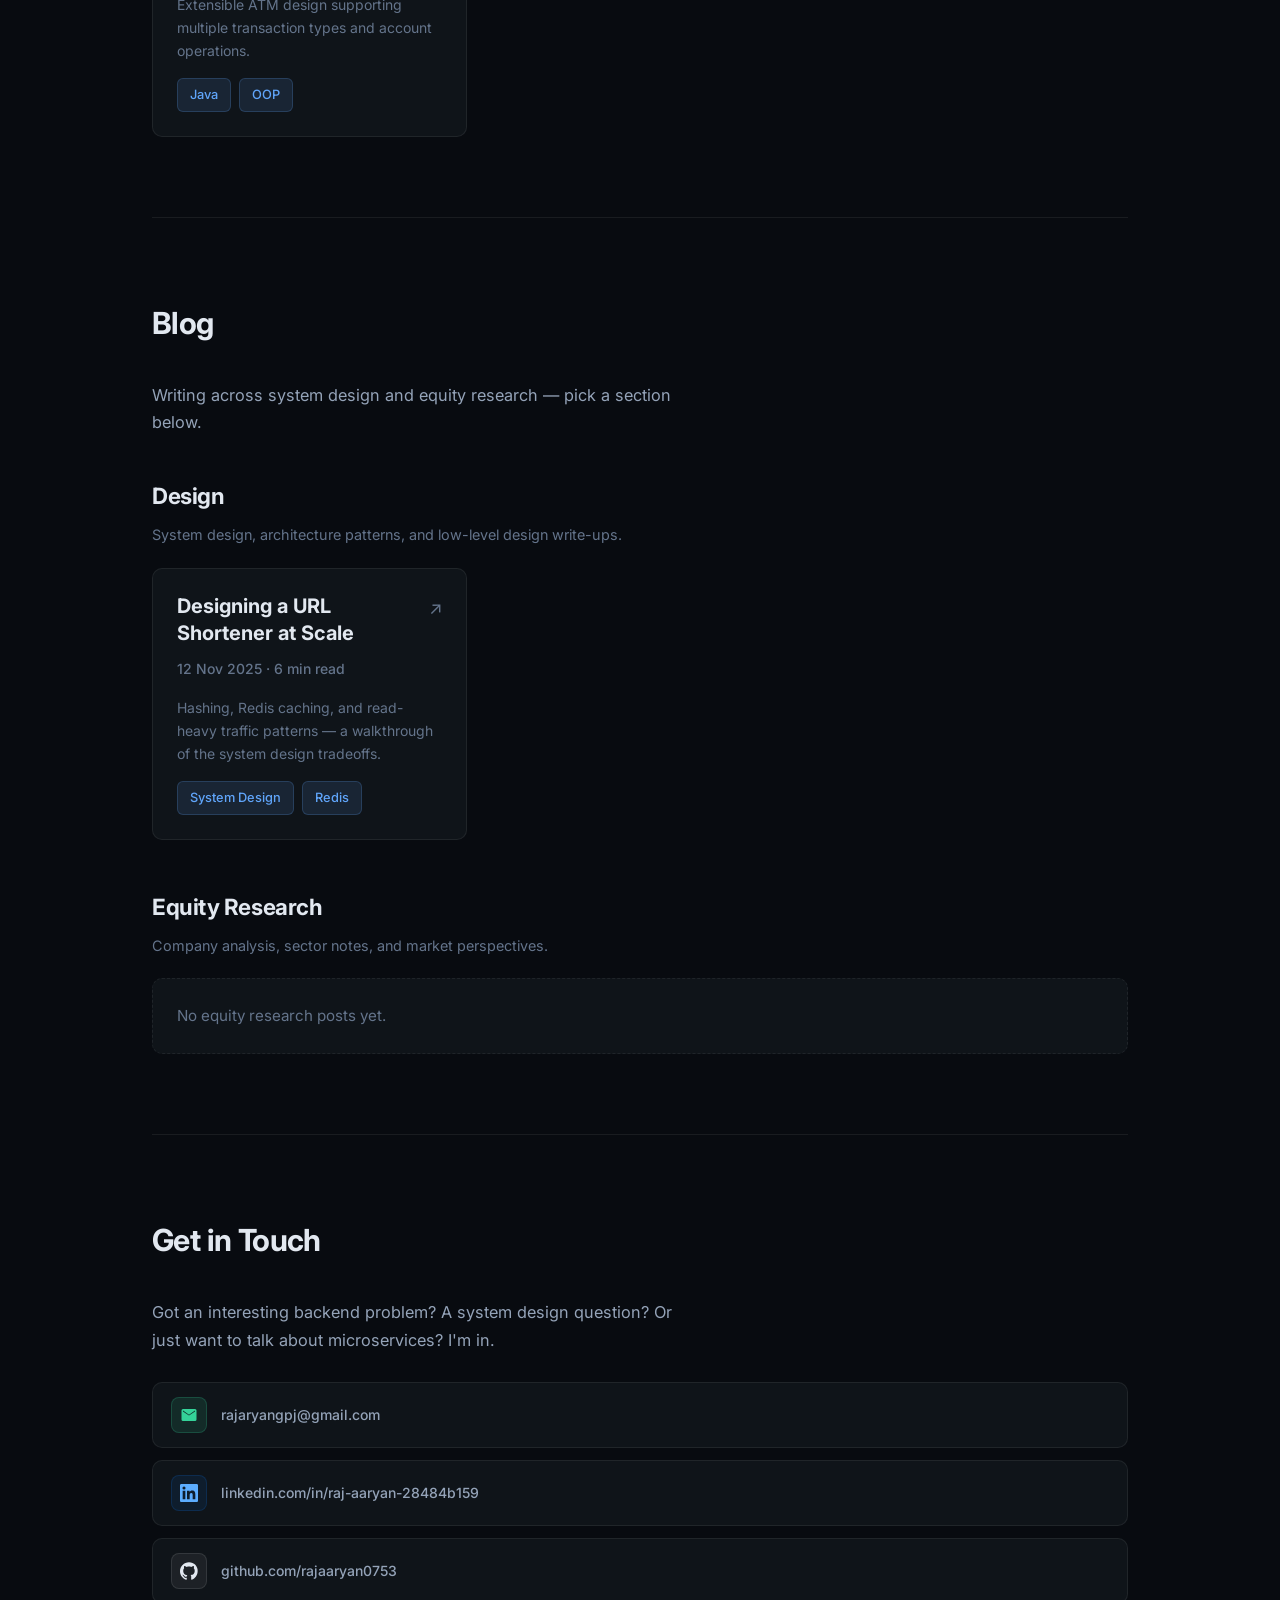
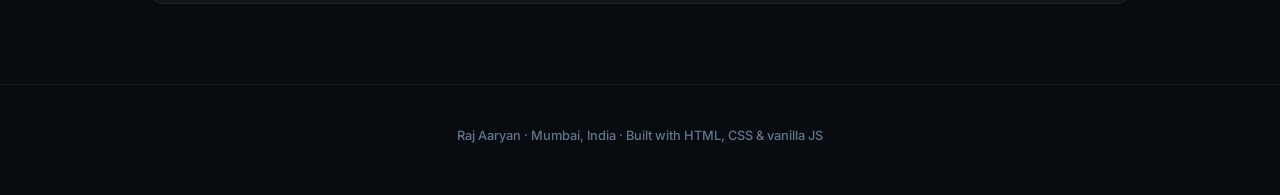
==== commit 95595869: "Added Distributed Cache Paper Implementation" ====
--- a/index.html
+++ b/index.html
@@ -318,17 +318,26 @@
                     </div>
                 </article>
 
-                <article class="project-card">
-                    <div class="project-top">
-                        <h3>URL Shortener</h3>
-                        <span class="project-arrow" aria-hidden="true">↗</span>
-                    </div>
-                    <p>Scalable URL shortening service with Redis-backed caching for high-throughput reads.</p>
-                    <div class="tags">
-                        <span class="tag">Java</span>
-                        <span class="tag">Redis</span>
-                    </div>
-                </article>
+                <article class="project-card project-card--linked">
+                    <a href="https://github.com/rajaaryan0753/Distributed-Cache" target="_blank" rel="noopener noreferrer" class="project-card-link">
+                        <div class="project-top">
+                            <h3>Distributed-Cache</h3>
+                            <span class="project-arrow" aria-hidden="true">↗</span>
+                        </div>
+                        <p>Implemented DynamoDB paper</p>
+                    </a>
+                    <a href="https://github.com/rajaaryan0753/Distributed-Cache" target="_blank" rel="noopener noreferrer" class="project-repo-link">
+                        <svg class="icon" width="14" height="14" aria-hidden="true"><use href="#icon-github"/></svg>
+                        View source on GitHub
+                    </a>
+                    <div class="tags">
+                        <span class="tag">Java</span>
+                        <span class="tag">Spring Boot</span>
+                        <span class="tag">MySQL</span>
+                    </div>
+                </article>
+
+                
 
                 <article class="project-card">
                     <div class="project-top">
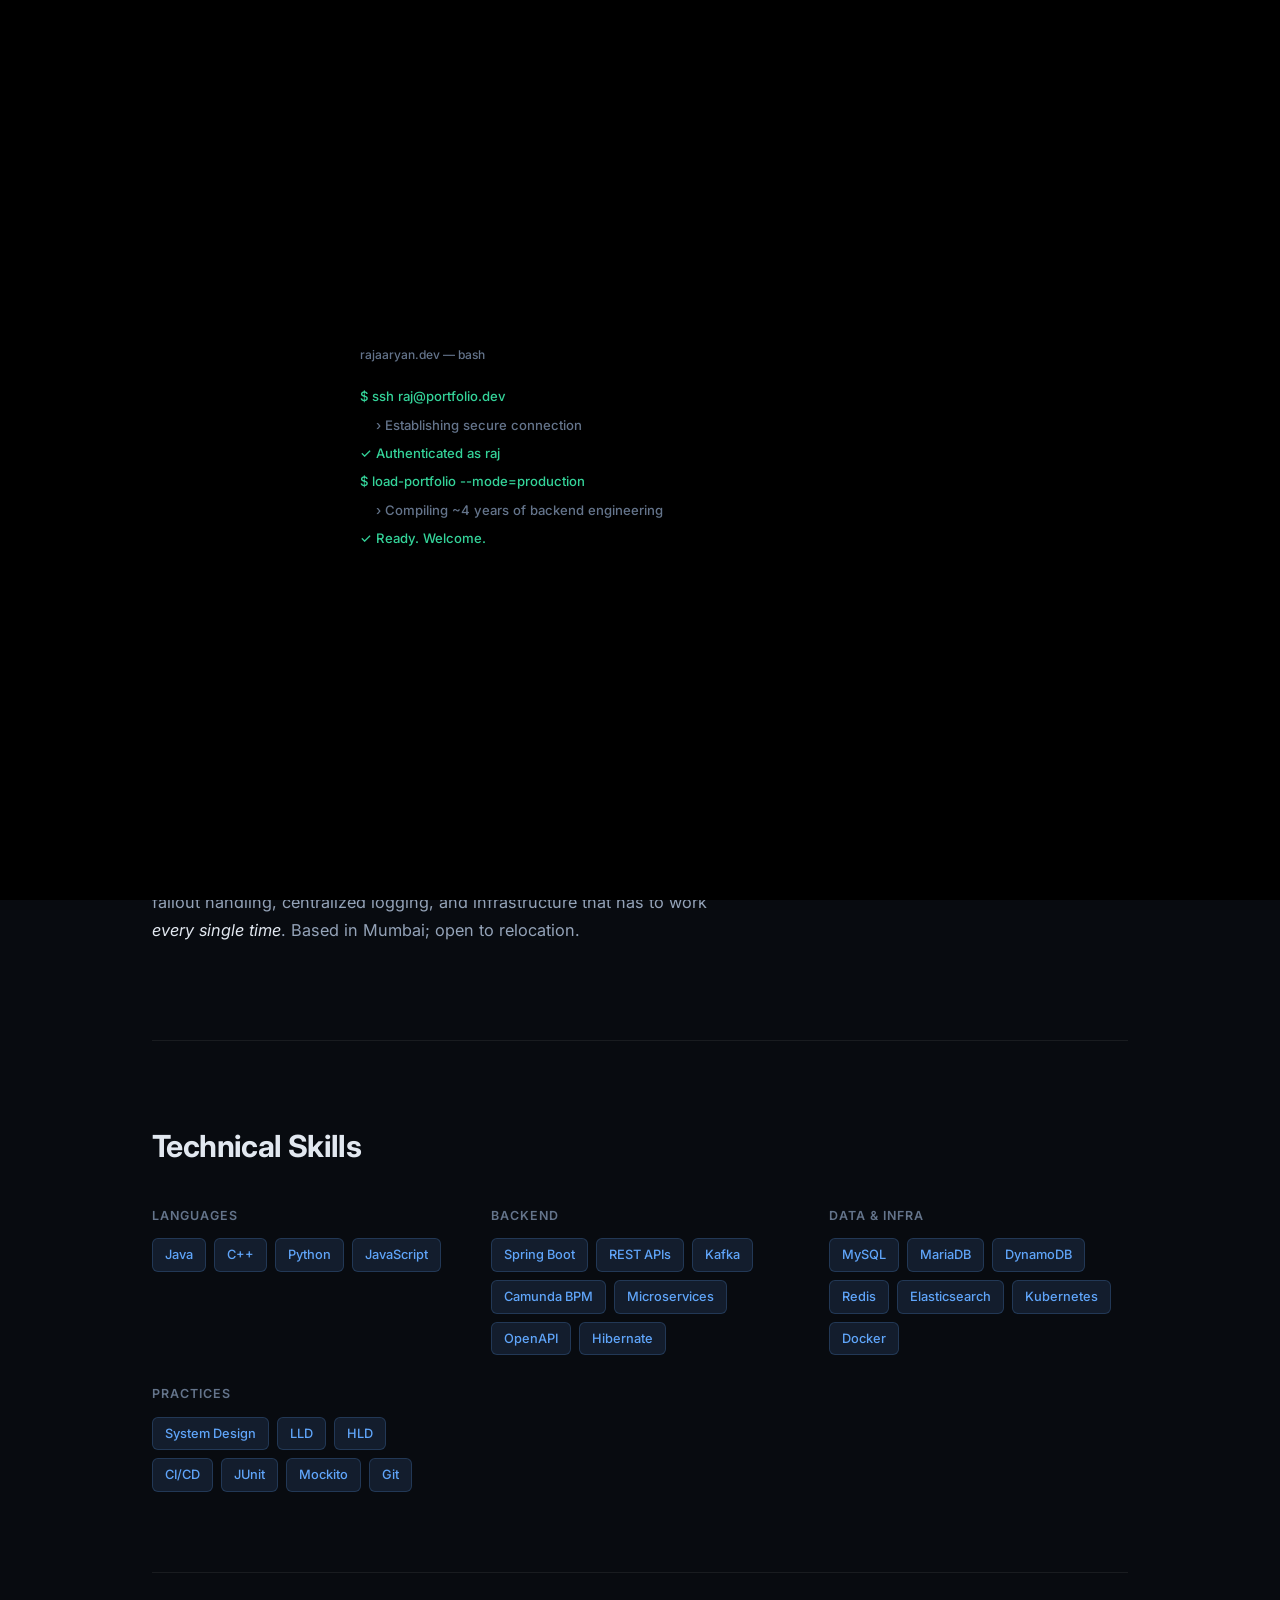
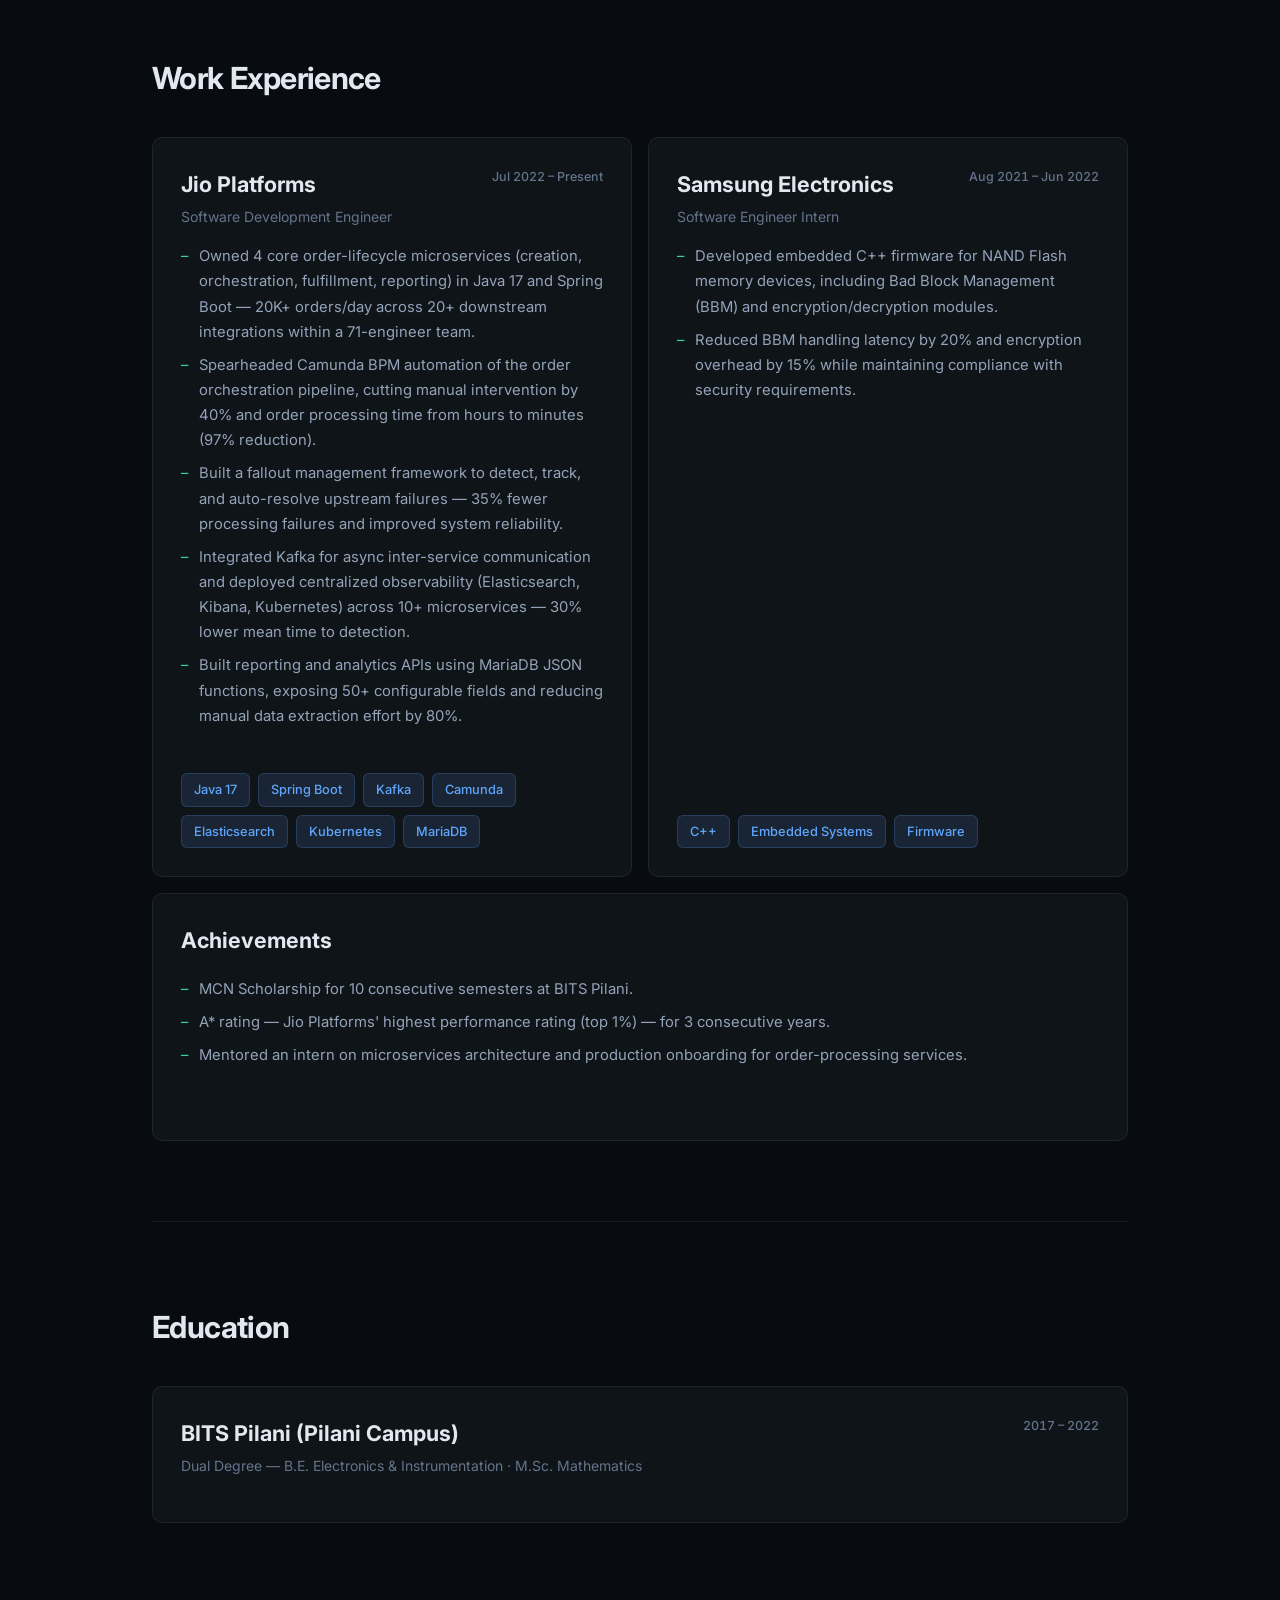
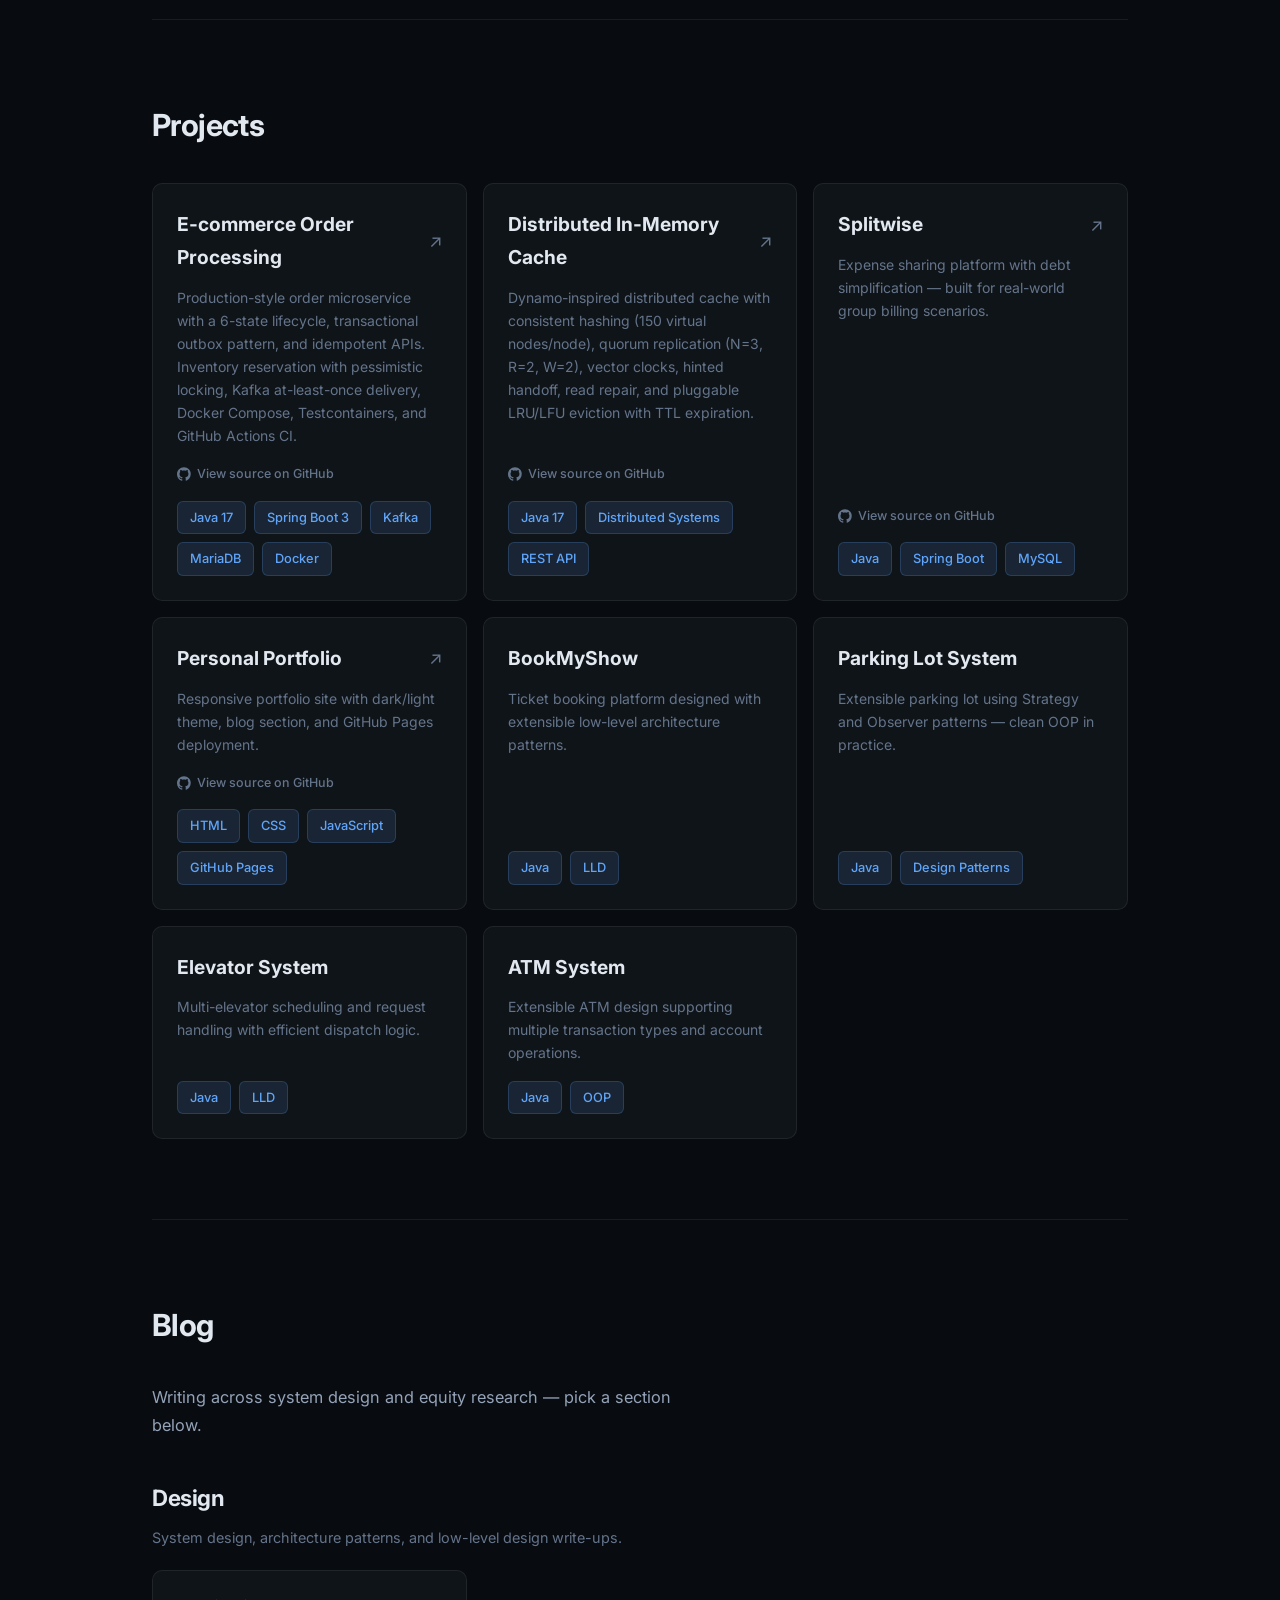
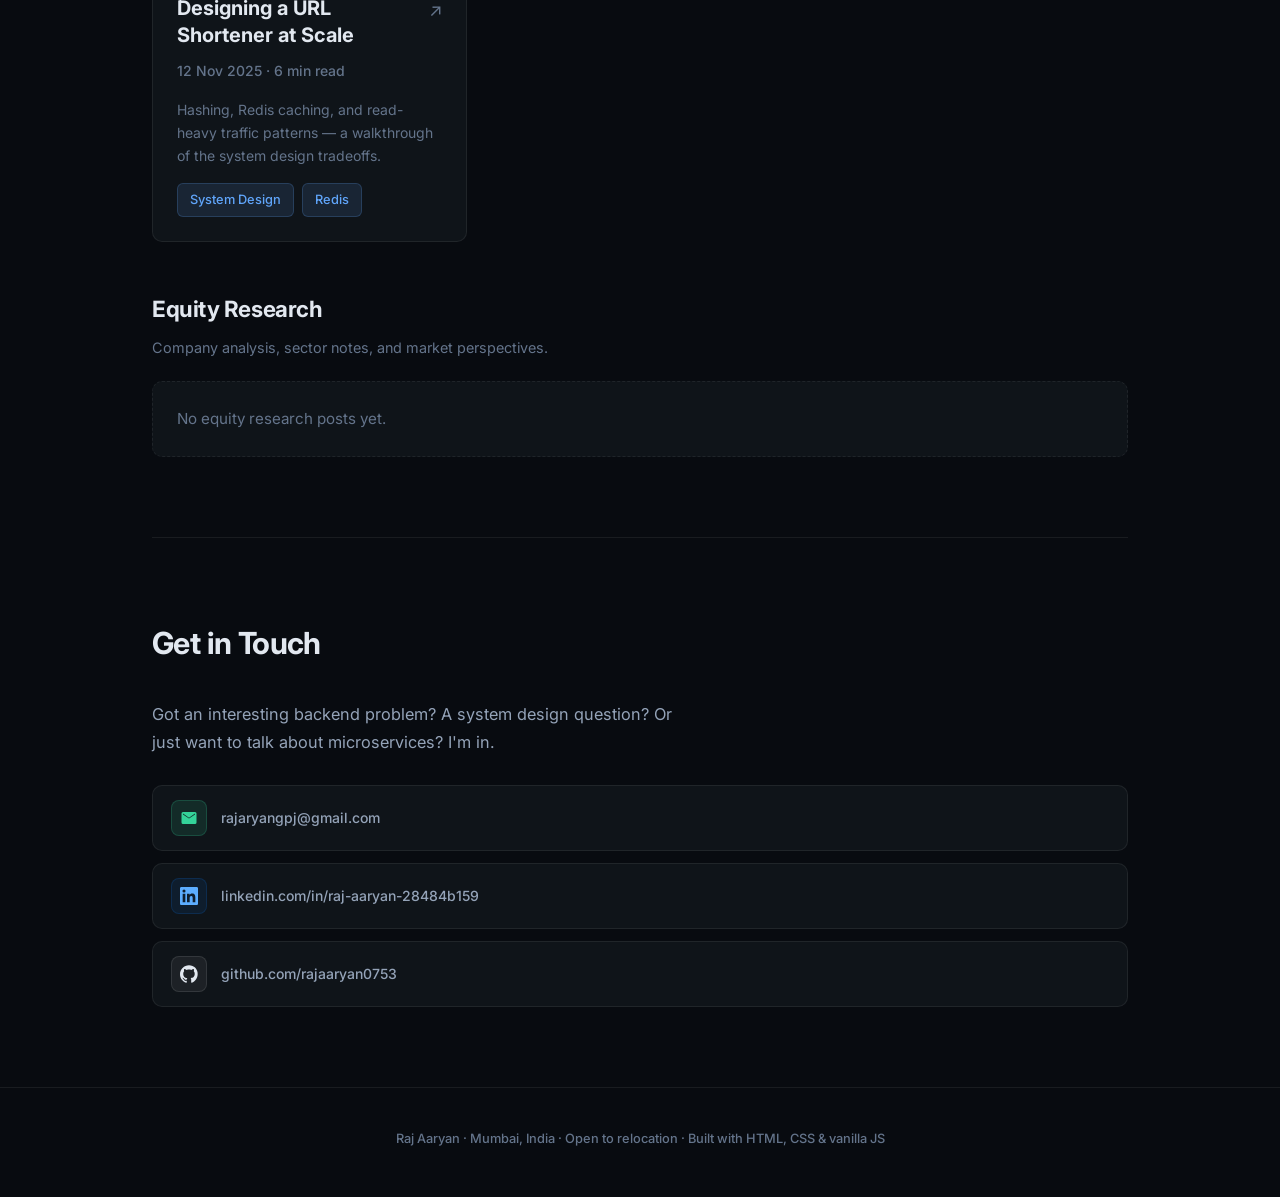
==== commit baf2ce8c: "Align portfolio content with resume for stronger SDE positioning. Sync experience bullets, skills, p" ====
--- a/index.html
+++ b/index.html
@@ -14,8 +14,8 @@
             } catch (e) { /* ignore */ }
         })();
     </script>
-    <meta name="description" content="Raj Aaryan — Software Engineer at Jio Platforms. Backend, distributed systems, and system design.">
-    <title>Raj Aaryan – Software Engineer</title>
+    <meta name="description" content="Raj Aaryan — Software Development Engineer at Jio Platforms. Backend systems, distributed microservices, Java, Spring Boot, Kafka, and system design.">
+    <title>Raj Aaryan – Software Development Engineer</title>
     <link rel="preconnect" href="https://fonts.googleapis.com">
     <link rel="preconnect" href="https://fonts.gstatic.com" crossorigin>
     <link href="https://fonts.googleapis.com/css2?family=Inter:wght@400;500;600;700&family=JetBrains+Mono:wght@400;500;600&display=swap" rel="stylesheet">
@@ -59,6 +59,7 @@
                 <a href="#about">About</a>
                 <a href="#skills">Skills</a>
                 <a href="#experience">Experience</a>
+                <a href="#education">Education</a>
                 <a href="#projects">Projects</a>
                 <a href="#blog">Blog</a>
                 <a href="#contact">Contact</a>
@@ -84,13 +85,12 @@
                      <h1>Raj Aaryan</h1>
 
 <div class="role-container">
-    <span id="rotating-text">Software Engineer @ Jio</span>
+    <span id="rotating-text">Software Development Engineer @ Jio</span>
 </div>
 
 <p class="hero-tagline">
-    I build backend systems that stay up when it matters —
-    microservices, observability, and clean architecture at scale.
-    Backend is where the real work happens.
+    Backend systems engineer — order lifecycle microservices, observability at scale,
+    and production-grade distributed architecture in Java &amp; Spring Boot.
 </p>
                     <div class="hero-actions">
                         <a href="./Raj_Aaryan_SDE_resume.pdf" class="btn btn-primary" download>View Resume</a>
@@ -122,16 +122,15 @@
             <h2 class="section-title">About Me</h2>
             <div class="about-text">
                 <p>
-                    ~4 years building production backend systems at
+                    Software Development Engineer with ~4 years building production backend systems at
                     <strong>Jio Platforms</strong> and <strong>Samsung Electronics</strong>.
-                    My focus is the work most teams underestimate — distributed services,
-                    observability pipelines, and infrastructure that has to work
-                    <em>every single time</em>.
+                    I own order-lifecycle microservices processing 20K+ orders/day, lead BPM automation,
+                    and build observability pipelines that teams actually rely on.
                 </p>
                 <p>
-                    I've shipped scalable microservices, built Elasticsearch-based logging,
-                    mentored engineers, and designed systems that remain maintainable as they grow.
-                    The best systems are invisible — and I like building those.
+                    My focus is the work most teams underestimate — distributed services,
+                    fallout handling, centralized logging, and infrastructure that has to work
+                    <em>every single time</em>. Based in Mumbai; open to relocation.
                 </p>
             </div>
             <div class="stats-row">
@@ -163,52 +162,47 @@
                     <div class="tags">
                         <span class="tag">Java</span>
                         <span class="tag">C++</span>
+                        <span class="tag">Python</span>
                         <span class="tag">JavaScript</span>
                     </div>
                 </div>
 
                 <div class="skill-group">
-                    <h3>Frameworks</h3>
+                    <h3>Backend</h3>
                     <div class="tags">
                         <span class="tag">Spring Boot</span>
-                        <span class="tag">JUnit</span>
+                        <span class="tag">REST APIs</span>
+                        <span class="tag">Kafka</span>
+                        <span class="tag">Camunda BPM</span>
+                        <span class="tag">Microservices</span>
+                        <span class="tag">OpenAPI</span>
+                        <span class="tag">Hibernate</span>
                     </div>
                 </div>
 
                 <div class="skill-group">
-                    <h3>Data &amp; Messaging</h3>
-                    <div class="tags">
-                        <span class="tag">Apache Kafka</span>
+                    <h3>Data &amp; Infra</h3>
+                    <div class="tags">
+                        <span class="tag">MySQL</span>
+                        <span class="tag">MariaDB</span>
+                        <span class="tag">DynamoDB</span>
                         <span class="tag">Redis</span>
                         <span class="tag">Elasticsearch</span>
+                        <span class="tag">Kubernetes</span>
+                        <span class="tag">Docker</span>
                     </div>
                 </div>
 
                 <div class="skill-group">
-                    <h3>Databases</h3>
-                    <div class="tags">
-                        <span class="tag">MySQL</span>
-                        <span class="tag">Redis</span>
-                        <span class="tag">DynamoDB</span>
-                    </div>
-                </div>
-
-                <div class="skill-group">
-                    <h3>Cloud &amp; DevOps</h3>
-                    <div class="tags">
-                        <span class="tag">Docker</span>
-                        <span class="tag">Git</span>
-                    </div>
-                </div>
-
-                <div class="skill-group">
-                    <h3>Architecture</h3>
-                    <div class="tags">
-                        <span class="tag">Microservices</span>
+                    <h3>Practices</h3>
+                    <div class="tags">
                         <span class="tag">System Design</span>
-                        <span class="tag">Design Patterns</span>
                         <span class="tag">LLD</span>
                         <span class="tag">HLD</span>
+                        <span class="tag">CI/CD</span>
+                        <span class="tag">JUnit</span>
+                        <span class="tag">Mockito</span>
+                        <span class="tag">Git</span>
                     </div>
                 </div>
 
@@ -222,21 +216,24 @@
                 <div class="exp-header">
                     <div>
                         <h3>Jio Platforms</h3>
-                        <p class="exp-role">Software Engineer</p>
-                    </div>
-                    <span class="exp-date">July,2022 – Present</span>
+                        <p class="exp-role">Software Development Engineer</p>
+                    </div>
+                    <span class="exp-date">Jul 2022 – Present</span>
                 </div>
                 <ul class="exp-bullets">
-                    <li>Developed scalable backend microservices for production workloads.</li>
-                    <li>Built and maintained Elasticsearch-based logging and observability pipelines.</li>
-                    <li>Participated in architecture discussions and led code reviews.</li>
-                    <li>Mentored interns and junior developers across the team.</li>
+                    <li>Owned 4 core order-lifecycle microservices (creation, orchestration, fulfillment, reporting) in Java 17 and Spring Boot — 20K+ orders/day across 20+ downstream integrations within a 71-engineer team.</li>
+                    <li>Spearheaded Camunda BPM automation of the order orchestration pipeline, cutting manual intervention by 40% and order processing time from hours to minutes (97% reduction).</li>
+                    <li>Built a fallout management framework to detect, track, and auto-resolve upstream failures — 35% fewer processing failures and improved system reliability.</li>
+                    <li>Integrated Kafka for async inter-service communication and deployed centralized observability (Elasticsearch, Kibana, Kubernetes) across 10+ microservices — 30% lower mean time to detection.</li>
+                    <li>Built reporting and analytics APIs using MariaDB JSON functions, exposing 50+ configurable fields and reducing manual data extraction effort by 80%.</li>
                 </ul>
                 <div class="tags">
-                    <span class="tag">Java</span>
+                    <span class="tag">Java 17</span>
                     <span class="tag">Spring Boot</span>
                     <span class="tag">Kafka</span>
+                    <span class="tag">Camunda</span>
                     <span class="tag">Elasticsearch</span>
+                    <span class="tag">Kubernetes</span>
                     <span class="tag">MariaDB</span>
                 </div>
             </article>
@@ -247,18 +244,16 @@
                         <h3>Samsung Electronics</h3>
                         <p class="exp-role">Software Engineer Intern</p>
                     </div>
-                    <span class="exp-date">Aug,2021 – June,2022</span>
+                    <span class="exp-date">Aug 2021 – Jun 2022</span>
                 </div>
                 <ul class="exp-bullets">
-                    <li>Developed secure encryption mechanisms for storage and transmission</li>
-                    <li>Improving data security and reducing vulnerability </li>
-                    <li>Performed firmware optimization to reduce energy utilisation by 25%</li>
+                    <li>Developed embedded C++ firmware for NAND Flash memory devices, including Bad Block Management (BBM) and encryption/decryption modules.</li>
+                    <li>Reduced BBM handling latency by 20% and encryption overhead by 15% while maintaining compliance with security requirements.</li>
                 </ul>
                 <div class="tags">
                     <span class="tag">C++</span>
-                    <span class="tag">Git</span>
-                    <span class="tag">OOP</span>
-                    <span class="tag">Design Patterns</span>
+                    <span class="tag">Embedded Systems</span>
+                    <span class="tag">Firmware</span>
                 </div>
             </article>
 
@@ -270,8 +265,22 @@
                 </div>
                 <ul class="exp-bullets">
                     <li>MCN Scholarship for 10 consecutive semesters at BITS Pilani.</li>
-                    <li>Highest Rating at Jio Platforms.</li>
+                    <li>A* rating — Jio Platforms' highest performance rating (top 1%) — for 3 consecutive years.</li>
+                    <li>Mentored an intern on microservices architecture and production onboarding for order-processing services.</li>
                 </ul>
+            </article>
+        </section>
+
+        <section id="education" class="section">
+            <h2 class="section-title">Education</h2>
+            <article class="exp-card">
+                <div class="exp-header">
+                    <div>
+                        <h3>BITS Pilani (Pilani Campus)</h3>
+                        <p class="exp-role">Dual Degree — B.E. Electronics &amp; Instrumentation · M.Sc. Mathematics</p>
+                    </div>
+                    <span class="exp-date">2017 – 2022</span>
+                </div>
             </article>
         </section>
 
@@ -280,22 +289,42 @@
             <div class="projects-grid">
 
                 <article class="project-card project-card--linked">
-                    <a href="https://rajaaryan0753.github.io/" target="_blank" rel="noopener noreferrer" class="project-card-link">
+                    <a href="https://github.com/rajaaryan0753/ecommerce-order-processing" target="_blank" rel="noopener noreferrer" class="project-card-link">
                         <div class="project-top">
-                            <h3>Personal Portfolio</h3>
+                            <h3>E-commerce Order Processing</h3>
                             <span class="project-arrow" aria-hidden="true">↗</span>
                         </div>
-                        <p>Responsive portfolio site with dark/light theme, blog section, and GitHub Pages deployment.</p>
-                    </a>
-                    <a href="https://github.com/rajaaryan0753/rajaaryan0753.github.io" target="_blank" rel="noopener noreferrer" class="project-repo-link">
+                        <p>Production-style order microservice with a 6-state lifecycle, transactional outbox pattern, and idempotent APIs. Inventory reservation with pessimistic locking, Kafka at-least-once delivery, Docker Compose, Testcontainers, and GitHub Actions CI.</p>
+                    </a>
+                    <a href="https://github.com/rajaaryan0753/ecommerce-order-processing" target="_blank" rel="noopener noreferrer" class="project-repo-link">
                         <svg class="icon" width="14" height="14" aria-hidden="true"><use href="#icon-github"/></svg>
                         View source on GitHub
                     </a>
                     <div class="tags">
-                        <span class="tag">HTML</span>
-                        <span class="tag">CSS</span>
-                        <span class="tag">JavaScript</span>
-                        <span class="tag">GitHub Pages</span>
+                        <span class="tag">Java 17</span>
+                        <span class="tag">Spring Boot 3</span>
+                        <span class="tag">Kafka</span>
+                        <span class="tag">MariaDB</span>
+                        <span class="tag">Docker</span>
+                    </div>
+                </article>
+
+                <article class="project-card project-card--linked">
+                    <a href="https://github.com/rajaaryan0753/Distributed-Cache" target="_blank" rel="noopener noreferrer" class="project-card-link">
+                        <div class="project-top">
+                            <h3>Distributed In-Memory Cache</h3>
+                            <span class="project-arrow" aria-hidden="true">↗</span>
+                        </div>
+                        <p>Dynamo-inspired distributed cache with consistent hashing (150 virtual nodes/node), quorum replication (N=3, R=2, W=2), vector clocks, hinted handoff, read repair, and pluggable LRU/LFU eviction with TTL expiration.</p>
+                    </a>
+                    <a href="https://github.com/rajaaryan0753/Distributed-Cache" target="_blank" rel="noopener noreferrer" class="project-repo-link">
+                        <svg class="icon" width="14" height="14" aria-hidden="true"><use href="#icon-github"/></svg>
+                        View source on GitHub
+                    </a>
+                    <div class="tags">
+                        <span class="tag">Java 17</span>
+                        <span class="tag">Distributed Systems</span>
+                        <span class="tag">REST API</span>
                     </div>
                 </article>
 
@@ -319,30 +348,28 @@
                 </article>
 
                 <article class="project-card project-card--linked">
-                    <a href="https://github.com/rajaaryan0753/Distributed-Cache" target="_blank" rel="noopener noreferrer" class="project-card-link">
+                    <a href="https://github.com/rajaaryan0753/rajaaryan0753.github.io" target="_blank" rel="noopener noreferrer" class="project-card-link">
                         <div class="project-top">
-                            <h3>Distributed-Cache</h3>
+                            <h3>Personal Portfolio</h3>
                             <span class="project-arrow" aria-hidden="true">↗</span>
                         </div>
-                        <p>Implemented DynamoDB paper</p>
-                    </a>
-                    <a href="https://github.com/rajaaryan0753/Distributed-Cache" target="_blank" rel="noopener noreferrer" class="project-repo-link">
+                        <p>Responsive portfolio site with dark/light theme, blog section, and GitHub Pages deployment.</p>
+                    </a>
+                    <a href="https://github.com/rajaaryan0753/rajaaryan0753.github.io" target="_blank" rel="noopener noreferrer" class="project-repo-link">
                         <svg class="icon" width="14" height="14" aria-hidden="true"><use href="#icon-github"/></svg>
                         View source on GitHub
                     </a>
                     <div class="tags">
-                        <span class="tag">Java</span>
-                        <span class="tag">Spring Boot</span>
-                        <span class="tag">MySQL</span>
-                    </div>
-                </article>
-
-                
+                        <span class="tag">HTML</span>
+                        <span class="tag">CSS</span>
+                        <span class="tag">JavaScript</span>
+                        <span class="tag">GitHub Pages</span>
+                    </div>
+                </article>
 
                 <article class="project-card">
                     <div class="project-top">
                         <h3>BookMyShow</h3>
-                        <span class="project-arrow" aria-hidden="true">↗</span>
                     </div>
                     <p>Ticket booking platform designed with extensible low-level architecture patterns.</p>
                     <div class="tags">
@@ -354,7 +381,6 @@
                 <article class="project-card">
                     <div class="project-top">
                         <h3>Parking Lot System</h3>
-                        <span class="project-arrow" aria-hidden="true">↗</span>
                     </div>
                     <p>Extensible parking lot using Strategy and Observer patterns — clean OOP in practice.</p>
                     <div class="tags">
@@ -366,7 +392,6 @@
                 <article class="project-card">
                     <div class="project-top">
                         <h3>Elevator System</h3>
-                        <span class="project-arrow" aria-hidden="true">↗</span>
                     </div>
                     <p>Multi-elevator scheduling and request handling with efficient dispatch logic.</p>
                     <div class="tags">
@@ -378,7 +403,6 @@
                 <article class="project-card">
                     <div class="project-top">
                         <h3>ATM System</h3>
-                        <span class="project-arrow" aria-hidden="true">↗</span>
                     </div>
                     <p>Extensible ATM design supporting multiple transaction types and account operations.</p>
                     <div class="tags">
@@ -429,7 +453,7 @@
     </main>
 
     <footer>
-        <p>Raj Aaryan · Mumbai, India · Built with HTML, CSS &amp; vanilla JS</p>
+        <p>Raj Aaryan · Mumbai, India · Open to relocation · Built with HTML, CSS &amp; vanilla JS</p>
     </footer>
 
     <script src="./blogs.js"></script>
